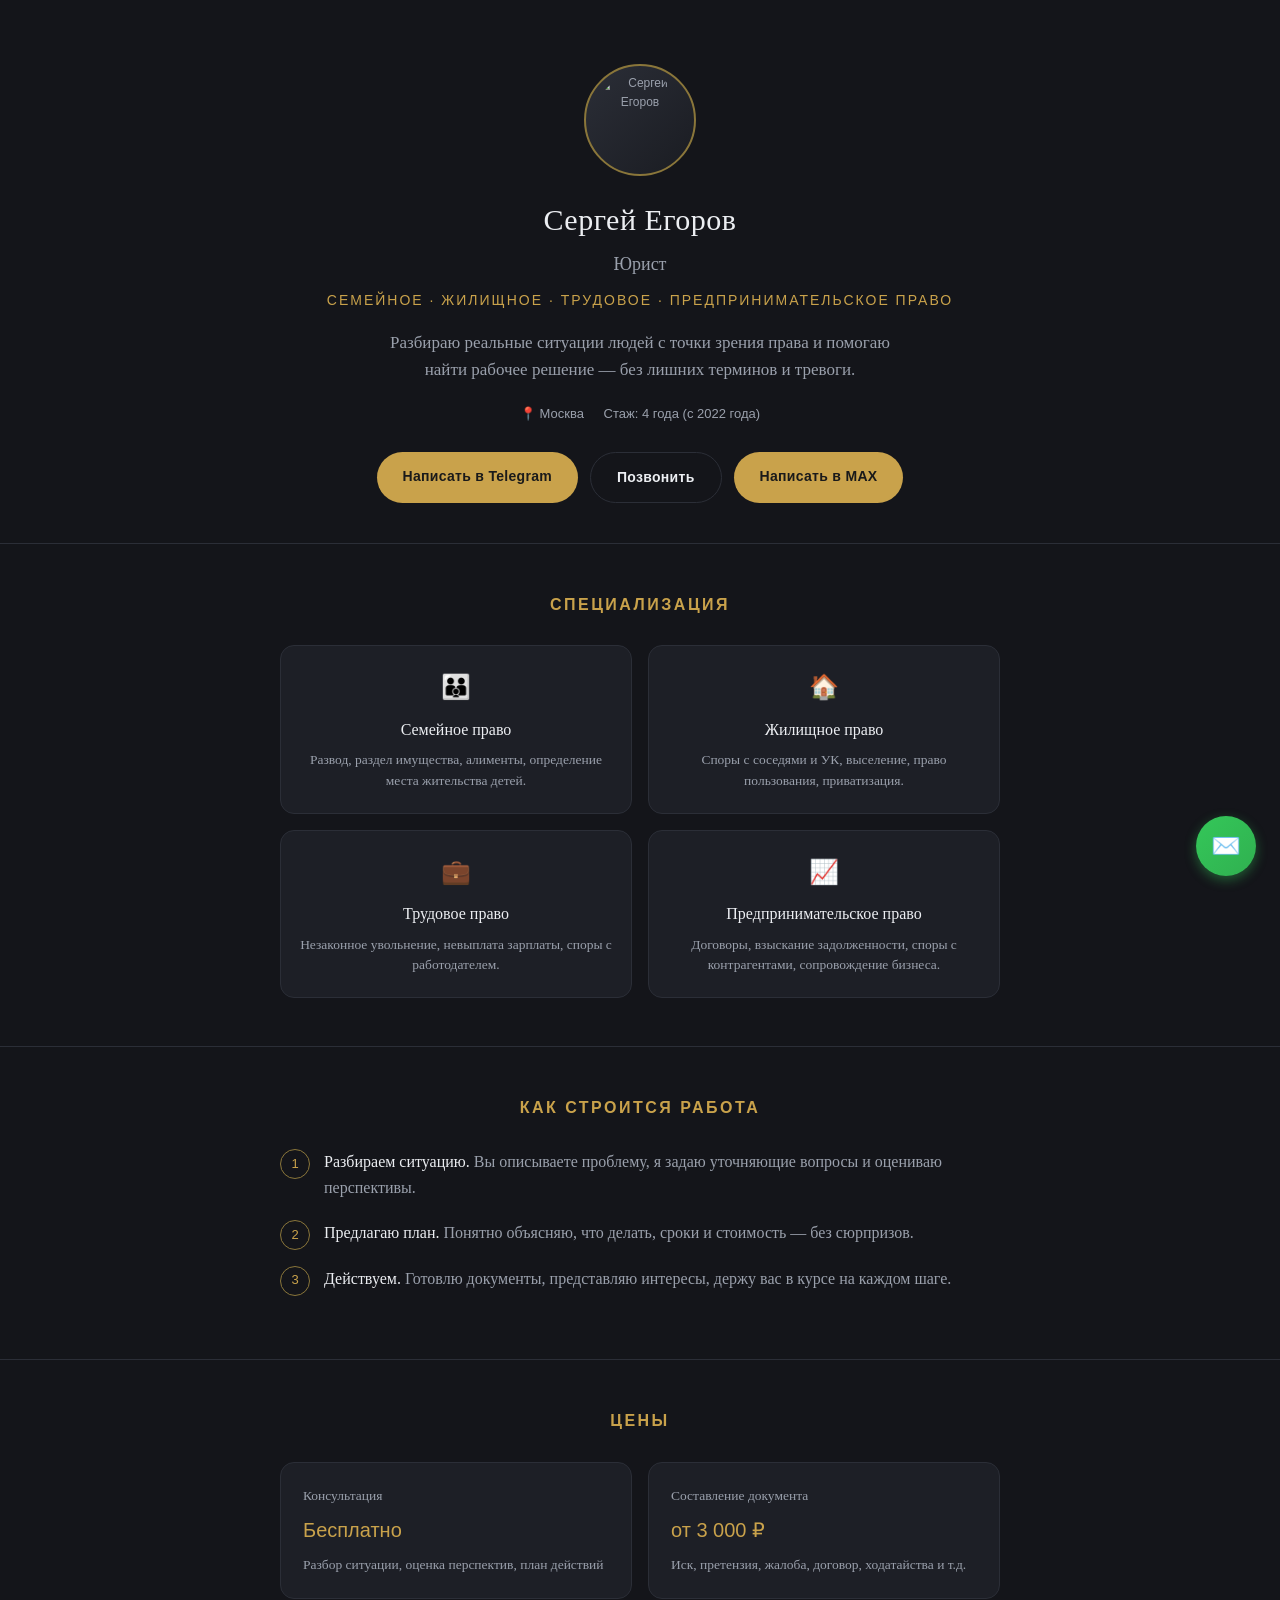
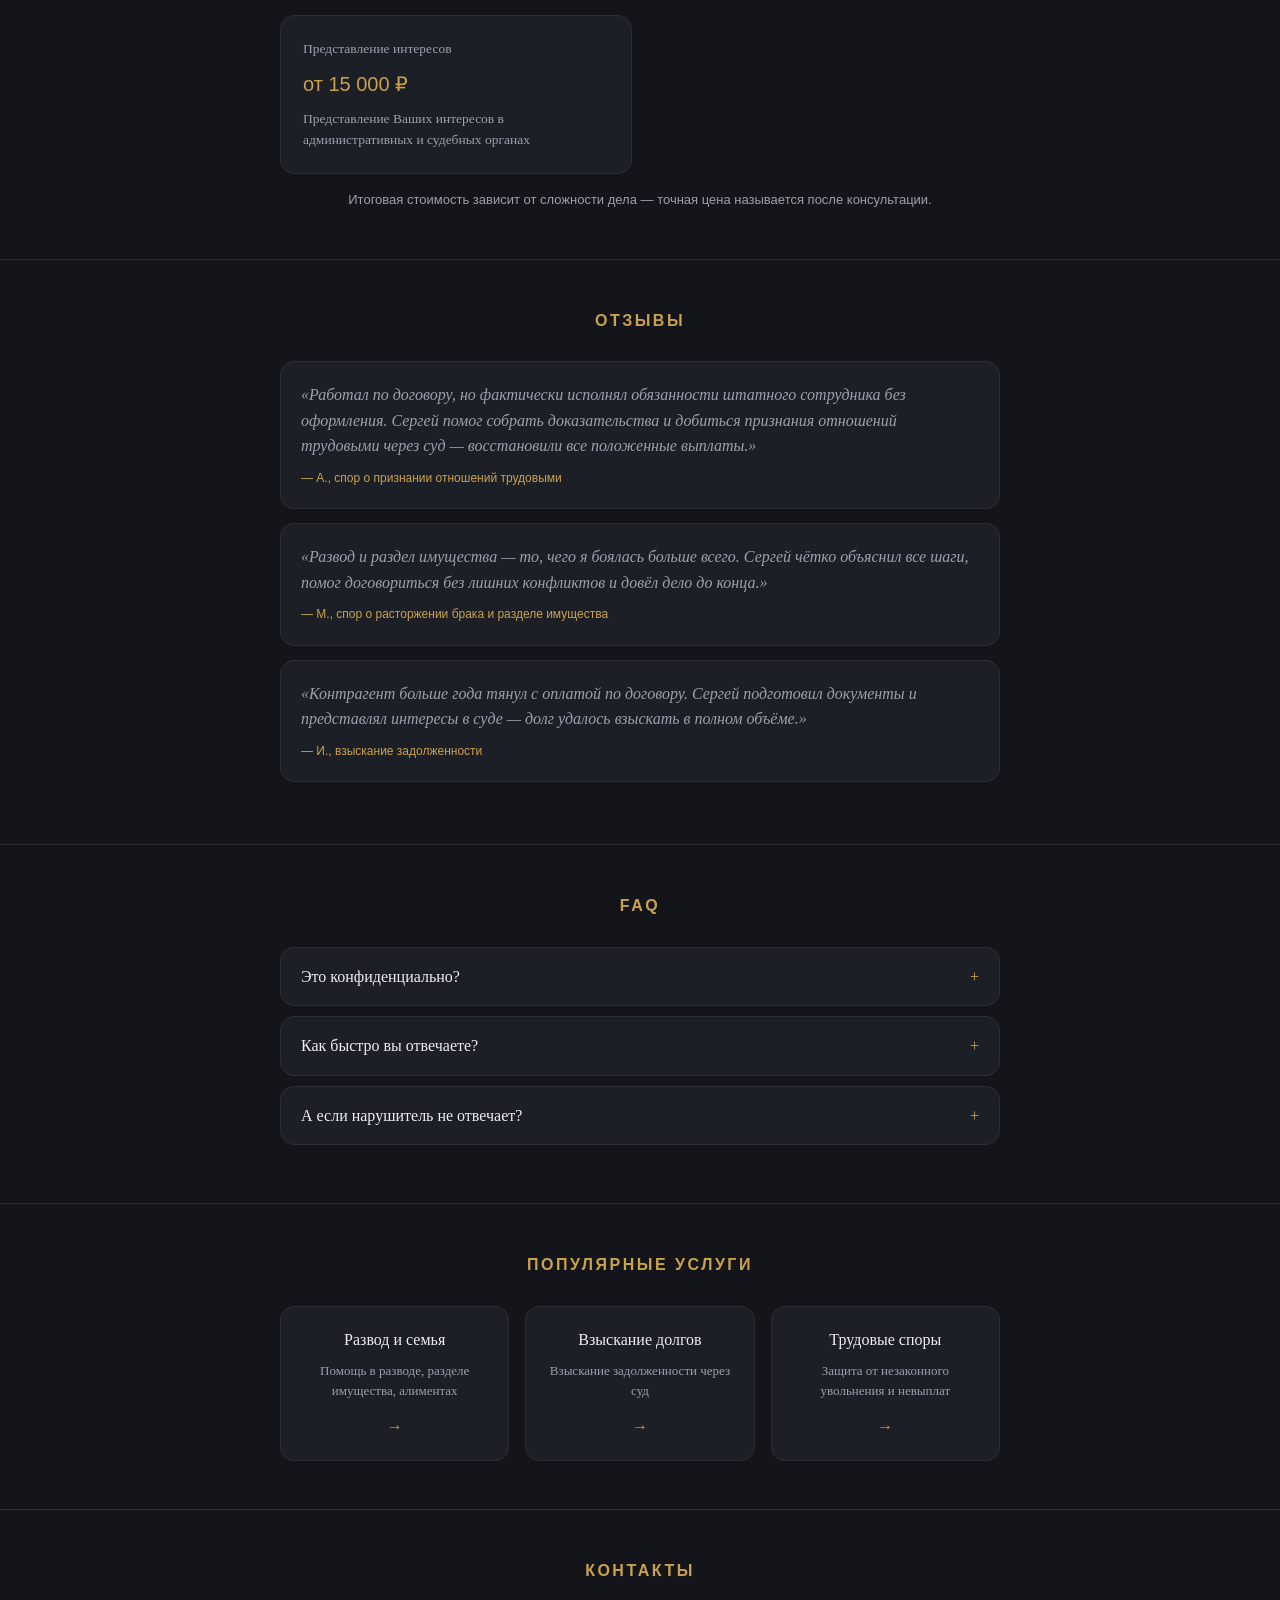
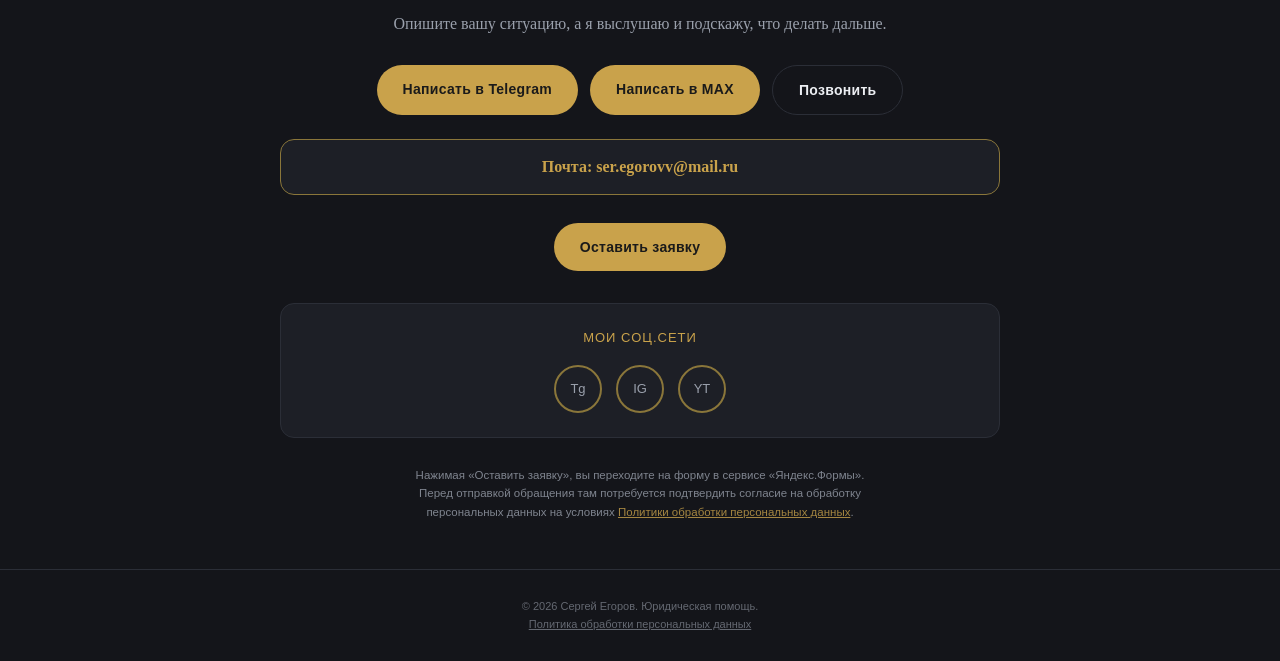
==== index.html @ f5445bb7 "общее обновление текстов кнопок и внешнего вида" ====
<!DOCTYPE html>
<html lang="ru">
<head>
<meta charset="UTF-8">
<meta name="viewport" content="width=device-width, initial-scale=1, maximum-scale=1">
<title>Юрист Москва | Семейные, жилищные, трудовые споры | Сергей Егоров</title>
<meta name="description" content="Юрист в Москве. Бесплатная консультация по семейному, жилищному, трудовому праву. Помощь в разводе, разделе имущества, взысканиях. Стаж 4 года.">
<style>
  :root{
    --bg:#14151a;
    --bg-card:#1d1f26;
    --border:#2b2e37;
    --text:#eceef2;
    --text-dim:#9aa0ac;
    --accent:#c9a24b;
    --accent-dim:#8a763a;
    --radius:14px;
    --maxw:760px;
  }
  *{box-sizing:border-box;margin:0;padding:0;}
  body{
    background:var(--bg);
    color:var(--text);
    font-family:"Georgia","Times New Roman",serif;
    line-height:1.6;
    -webkit-font-smoothing:antialiased;
  }
  .wrap{max-width:var(--maxw);margin:0 auto;padding:0 20px;}

  /* HERO */
  header.hero{
    padding:64px 20px 40px;
    text-align:center;
    border-bottom:1px solid var(--border);
  }
  .avatar{
    width:112px;height:112px;border-radius:50%;
    background:linear-gradient(135deg,#2b2e37,#1a1c22);
    border:2px solid var(--accent-dim);
    display:flex;align-items:center;justify-content:center;
    margin:0 auto 20px;
    color:var(--text-dim);
    font-family:sans-serif;font-size:12px;text-align:center;padding:8px;
    object-fit:cover;
  }
  h1{font-size:30px;font-weight:normal;letter-spacing:.5px;}
  .role-title{margin-top:6px;font-size:18px;color:var(--text-dim);}
  .role{color:var(--accent);font-family:sans-serif;font-size:14px;letter-spacing:2px;text-transform:uppercase;margin-top:10px;}
  .tagline{margin-top:18px;color:var(--text-dim);font-size:17px;max-width:520px;margin-left:auto;margin-right:auto;}
  .hero-meta{margin-top:20px;font-family:sans-serif;font-size:13px;color:var(--text-dim);}
  .hero-meta span{margin:0 8px;}

  .cta-row{display:flex;gap:12px;justify-content:center;margin-top:28px;flex-wrap:wrap;}
  .btn{
    font-family:sans-serif;font-size:14px;font-weight:600;letter-spacing:.3px;
    padding:13px 26px;border-radius:999px;text-decoration:none;
    display:inline-block;transition:opacity .15s;
  }
  .btn:hover{opacity:.85;}
  .btn-primary{background:var(--accent);color:#1a1a1a;}
  .btn-secondary{background:transparent;border:1px solid var(--border);color:var(--text);}
  .btn-disabled{background:transparent;border:1px dashed var(--border);color:var(--text-dim);cursor:default;}

  /* SECTIONS */
  section{padding:48px 20px;border-bottom:1px solid var(--border);}
  section h2{
    font-family:sans-serif;font-size:16px;letter-spacing:2.5px;text-transform:uppercase;
    color:var(--accent);text-align:center;margin-bottom:28px;
  }
  section p, section li{color:var(--text-dim);font-size:16px;}

  /* SPECIALIZATIONS */
  .spec-grid{display:grid;grid-template-columns:repeat(2,1fr);gap:16px;}
  .spec-card{
    background:var(--bg-card);border:1px solid var(--border);border-radius:var(--radius);
    padding:22px 18px;text-align:center;
  }
  .spec-card .icon{font-size:24px;margin-bottom:10px;}
  .spec-card h3{font-size:16px;font-weight:normal;margin-bottom:8px;}
  .spec-card p{font-size:13.5px;line-height:1.5;}

  /* PROCESS */
  .steps{counter-reset:step;list-style:none;}
  .steps li{
    position:relative;padding-left:44px;margin-bottom:20px;
  }
  .steps li::before{
    counter-increment:step;content:counter(step);
    position:absolute;left:0;top:0;
    width:28px;height:28px;border-radius:50%;
    border:1px solid var(--accent-dim);color:var(--accent);
    display:flex;align-items:center;justify-content:center;
    font-family:sans-serif;font-size:13px;
  }
  .steps strong{color:var(--text);font-weight:normal;}

  /* PRICING */
  .price-grid{display:grid;grid-template-columns:1fr 1fr;gap:16px;}
  .price-card{
    background:var(--bg-card);border:1px solid var(--border);border-radius:var(--radius);
    padding:22px;
  }
  .price-card .amount{font-family:sans-serif;color:var(--accent);font-size:20px;margin:8px 0;}
  .price-card p{font-size:13.5px;}
  .price-note{margin-top:16px;font-size:13px;font-family:sans-serif;color:var(--text-dim);text-align:center;}

  /* REVIEWS */
  .review{
    background:var(--bg-card);border:1px solid var(--border);border-radius:var(--radius);
    padding:20px;margin-bottom:14px;
  }
  .review p{font-style:italic;}
  .review .who{margin-top:10px;font-family:sans-serif;font-size:12px;color:var(--accent);font-style:normal;}

  /* FAQ */
  details{
    background:var(--bg-card);border:1px solid var(--border);border-radius:var(--radius);
    padding:16px 20px;margin-bottom:10px;
  }
  summary{cursor:pointer;font-size:16px;color:var(--text);list-style:none;position:relative;padding-right:24px;}
  summary::-webkit-details-marker{display:none;}
  summary::after{content:"+";position:absolute;right:0;top:0;color:var(--accent);}
  details[open] summary::after{content:"–";}
  details p{margin-top:12px;}

  /* CONTACTS */
  .contact-section{text-align:center;}
  .contact-list{margin-top:24px;font-family:sans-serif;font-size:14px;color:var(--text-dim);}
  .contact-list div{margin-bottom:8px;}
  .contact-email{background:var(--bg-card);border:1px solid var(--accent-dim);border-radius:var(--radius);padding:14px 20px;margin:24px 0 20px 0;color:var(--accent);}
  .contact-email a{color:var(--accent);text-decoration:none;font-weight:600;}
  .contact-email a:hover{text-decoration:underline;}
  .social-section{margin-top:32px;background:var(--bg-card);border:1px solid var(--border);border-radius:var(--radius);padding:24px 20px;}
  .social-title{font-family:sans-serif;font-size:13px;color:var(--accent);text-transform:uppercase;letter-spacing:1px;margin-bottom:16px;text-align:center;}
  .social-row{display:flex;gap:14px;justify-content:center;}
  .social-row a{
    width:48px;height:48px;border-radius:50%;border:2px solid var(--accent-dim);
    display:flex;align-items:center;justify-content:center;color:var(--text-dim);
    text-decoration:none;font-family:sans-serif;font-size:13px;transition:all .2s;
  }
  .social-row a:hover{border-color:var(--accent);color:var(--accent);}
  .social-row span{font-size:11px;font-family:sans-serif;}

  /* SERVICES NAV */
  .services-nav{display:grid;grid-template-columns:repeat(3,1fr);gap:16px;}
  .service-link{background:var(--bg-card);border:1px solid var(--border);border-radius:var(--radius);padding:20px;text-align:center;text-decoration:none;transition:all .2s;}
  .service-link:hover{border-color:var(--accent);background:var(--bg);}
  .service-link h4{font-size:16px;color:var(--text);margin-bottom:8px;font-weight:normal;}
  .service-link p{font-size:13px;color:var(--text-dim);}
  .service-link .arrow{display:block;margin-top:12px;color:var(--accent);font-family:sans-serif;font-weight:600;}

  @media (max-width:600px){
    .services-nav{grid-template-columns:1fr;}
  }
  .consent{margin-top:28px;font-family:sans-serif;font-size:11.5px;color:var(--text-dim);opacity:.8;max-width:480px;margin-left:auto;margin-right:auto;}

  footer{text-align:center;padding:28px 20px;font-family:sans-serif;font-size:11px;color:var(--text-dim);opacity:.6;}

  .placeholder{color:#e0a; font-style:normal;}

  /* FORM */
  .form-section{background:var(--bg-card);border:1px solid var(--border);border-radius:var(--radius);padding:24px 20px;margin:20px 0;}
  .form-section h3{font-size:18px;margin-bottom:16px;color:var(--text);}
  input, textarea{
    width:100%;padding:12px;margin-bottom:12px;
    background:var(--bg);border:1px solid var(--border);border-radius:8px;
    color:var(--text);font-family:sans-serif;font-size:14px;
  }
  input:focus, textarea:focus{outline:none;border-color:var(--accent);}
  textarea{resize:vertical;min-height:80px;}
  .form-submit{background:var(--accent);color:#1a1a1a;border:none;cursor:pointer;font-weight:600;padding:13px 26px;border-radius:999px;margin-top:8px;}
  .form-submit:hover{opacity:.9;}

  /* FLOATING BUTTON */
  .floating-btn{
    position:fixed;bottom:24px;right:24px;
    width:60px;height:60px;border-radius:50%;
    background:linear-gradient(135deg,#34c759,#30b050);
    display:flex;align-items:center;justify-content:center;
    text-decoration:none;color:white;font-weight:600;
    box-shadow:0 4px 12px rgba(52,199,89,.4);
    z-index:999;transition:all .3s;
  }
  .floating-btn:hover{transform:scale(1.1);box-shadow:0 6px 16px rgba(52,199,89,.6);}
  .floating-btn span{font-size:24px;}

  @media (max-width:600px){
    .spec-grid{grid-template-columns:1fr;}
    .price-grid{grid-template-columns:1fr;}
    h1{font-size:26px;}
    .floating-btn{bottom:16px;right:16px;width:54px;height:54px;}
  }
</style>
<script type="application/ld+json">
{
  "@context": "https://schema.org",
  "@type": "LocalBusiness",
  "name": "Сергей Егоров - Юрист",
  "image": "https://raw.githubusercontent.com/sseregorovv/legal-webpage/main/avatar.jpg",
  "description": "Юридические услуги: семейное, жилищное, трудовое и предпринимательское право",
  "address": {
    "@type": "PostalAddress",
    "addressLocality": "Москва",
    "addressCountry": "RU"
  },
  "telephone": "+79037007890",
  "email": "ser.egorovv@mail.ru",
  "url": "https://esslaw.ru/",
  "sameAs": [
    "https://t.me/sseregorovvv",
    "https://t.me/esslawyer",
    "https://www.instagram.com/ser.egorovv/",
    "https://www.youtube.com/@ser.egorovv"
  ],
  "priceRange": "от 3000",
  "areaServed": "Москва",
  "knowsAbout": ["Семейное право", "Жилищное право", "Трудовое право", "Предпринимательское право"],
  "servesCuisine": "Юридические консультации и представительство",
  "aggregateRating": {
    "@type": "AggregateRating",
    "ratingValue": "5",
    "ratingCount": "3"
  },
  "review": [
    {
      "@type": "Review",
      "author": {
        "@type": "Person",
        "name": "А."
      },
      "reviewRating": {
        "@type": "Rating",
        "ratingValue": "5"
      },
      "reviewBody": "Работал по договору, но фактически исполнял обязанности штатного сотрудника без оформления. Сергей помог собрать доказательства и добиться признания отношений трудовыми через суд — восстановили все положенные выплаты."
    },
    {
      "@type": "Review",
      "author": {
        "@type": "Person",
        "name": "М."
      },
      "reviewRating": {
        "@type": "Rating",
        "ratingValue": "5"
      },
      "reviewBody": "Развод и раздел имущества — то, чего я боялась больше всего. Сергей чётко объяснил все шаги, помог договориться без лишних конфликтов и довёл дело до конца."
    },
    {
      "@type": "Review",
      "author": {
        "@type": "Person",
        "name": "И."
      },
      "reviewRating": {
        "@type": "Rating",
        "ratingValue": "5"
      },
      "reviewBody": "Контрагент больше года тянул с оплатой по договору. Сергей подготовил документы и представлял интересы в суде — долг удалось взыскать в полном объёме."
    }
  ],
  "service": [
    {
      "@type": "Service",
      "name": "Консультация",
      "price": "0",
      "priceCurrency": "RUB",
      "description": "Бесплатная первичная консультация по вашей ситуации"
    },
    {
      "@type": "Service",
      "name": "Составление документов",
      "price": "3000",
      "priceCurrency": "RUB",
      "description": "Подготовка исков, претензий, жалоб, договоров и т.д."
    },
    {
      "@type": "Service",
      "name": "Представительство в суде",
      "description": "Представление интересов в судах и государственных органах"
    }
  ]
}
</script>
<!-- Yandex.Metrika counter -->
<script type="text/javascript">
    (function(m,e,t,r,i,k,a){
        m[i]=m[i]||function(){(m[i].a=m[i].a||[]).push(arguments)};
        m[i].l=1*new Date();
        for (var j = 0; j < document.scripts.length; j++) {if (document.scripts[j].src === r) { return; }}
        k=e.createElement(t),a=e.getElementsByTagName(t)[0],k.async=1,k.src=r,a.parentNode.insertBefore(k,a)
    })(window, document,'script','https://mc.yandex.ru/metrika/tag.js?id=111827223', 'ym');
    ym(111827223, 'init', {ssr:true, webvisor:true, clickmap:true, ecommerce:"dataLayer", referrer: document.referrer, url: location.href, accurateTrackBounce:true, trackLinks:true});
</script>
<noscript><div><img src="https://mc.yandex.ru/watch/111827223" style="position:absolute; left:-9999px;" alt="" /></div></noscript>
<!-- /Yandex.Metrika counter -->
<meta name="yandex-verification" content="fe4b0b8e9d11ae65" />
</head>
<body>

<header class="hero">
  <div class="wrap">
    <img src="https://raw.githubusercontent.com/sseregorovv/legal-webpage/main/avatar.jpg" alt="Сергей Егоров" class="avatar">
    <h1>Сергей Егоров</h1>
    <p class="role-title">Юрист</p>
    <div class="role">Семейное · жилищное · трудовое · предпринимательское право</div>
    <p class="tagline">Разбираю реальные ситуации людей с точки зрения права и помогаю найти рабочее решение — без лишних терминов и тревоги.</p>
    <div class="hero-meta">
      <span>📍 Москва</span>
      <span>Стаж: 4 года (с 2022 года)</span>
    </div>
    <div class="cta-row">
      <a class="btn btn-primary" href="https://t.me/sseregorovvv" target="_blank" rel="noopener">Написать в Telegram</a>
      <a class="btn btn-secondary" href="tel:+79037007890">Позвонить</a>
      <a class="btn btn-primary" href="https://max.ru/u/f9LHodD0cOLhNkws-c3oZKPmQeLwNkga0IxYN0AjSzu6DAfqa5vbLfKGgpU" target="_blank" rel="noopener">Написать в МАХ</a>
    </div>
  </div>
</header>

<section>
  <div class="wrap">
    <h2>Специализация</h2>
    <div class="spec-grid">
      <div class="spec-card">
        <div class="icon">👪</div>
        <h3>Семейное право</h3>
        <p>Развод, раздел имущества, алименты, определение места жительства детей.</p>
      </div>
      <div class="spec-card">
        <div class="icon">🏠</div>
        <h3>Жилищное право</h3>
        <p>Споры с соседями и УК, выселение, право пользования, приватизация.</p>
      </div>
      <div class="spec-card">
        <div class="icon">💼</div>
        <h3>Трудовое право</h3>
        <p>Незаконное увольнение, невыплата зарплаты, споры с работодателем.</p>
      </div>
      <div class="spec-card">
        <div class="icon">📈</div>
        <h3>Предпринимательское право</h3>
        <p>Договоры, взыскание задолженности, споры с контрагентами, сопровождение бизнеса.</p>
      </div>
    </div>
  </div>
</section>

<section>
  <div class="wrap">
    <h2>Как строится работа</h2>
    <ol class="steps">
      <li><strong>Разбираем ситуацию.</strong> Вы описываете проблему, я задаю уточняющие вопросы и оцениваю перспективы.</li>
      <li><strong>Предлагаю план.</strong> Понятно объясняю, что делать, сроки и стоимость — без сюрпризов.</li>
      <li><strong>Действуем.</strong> Готовлю документы, представляю интересы, держу вас в курсе на каждом шаге.</li>
    </ol>
  </div>
</section>

<section>
  <div class="wrap">
    <h2>Цены</h2>
    <div class="price-grid">
      <div class="price-card">
        <p>Консультация</p>
        <div class="amount">Бесплатно</div>
        <p>Разбор ситуации, оценка перспектив, план действий</p>
      </div>
      <div class="price-card">
        <p>Составление документа</p>
        <div class="amount">от 3 000 ₽</div>
        <p>Иск, претензия, жалоба, договор, ходатайства и т.д.</p>
      </div>
      <div class="price-card">
        <p>Представление интересов</p>
        <div class="amount">от 15 000 ₽</div>
        <p>Представление Ваших интересов в административных и судебных органах</p>
      </div>
    </div>
    <p class="price-note">Итоговая стоимость зависит от сложности дела — точная цена называется после консультации.</p>
  </div>
</section>

<section>
  <div class="wrap">
    <h2>Отзывы</h2>
    <div class="review">
      <p>«Работал по договору, но фактически исполнял обязанности штатного сотрудника без оформления. Сергей помог собрать доказательства и добиться признания отношений трудовыми через суд — восстановили все положенные выплаты.»</p>
      <div class="who">— А., спор о признании отношений трудовыми</div>
    </div>
    <div class="review">
      <p>«Развод и раздел имущества — то, чего я боялась больше всего. Сергей чётко объяснил все шаги, помог договориться без лишних конфликтов и довёл дело до конца.»</p>
      <div class="who">— М., спор о расторжении брака и разделе имущества</div>
    </div>
    <div class="review">
      <p>«Контрагент больше года тянул с оплатой по договору. Сергей подготовил документы и представлял интересы в суде — долг удалось взыскать в полном объёме.»</p>
      <div class="who">— И., взыскание задолженности</div>
    </div>
  </div>
</section>

<section>
  <div class="wrap">
    <h2>FAQ</h2>
    <details>
      <summary>Это конфиденциально?</summary>
      <p>Да, безусловно. Вся информация полученная в процессе работы, считается конфиденциальной. Разглашение возможно только с Вашего согласия.</p>
    </details>
    <details>
      <summary>Как быстро вы отвечаете?</summary>
      <p>В мессенджерах и по электронной почте отвечаю в течении 1-2 часов, если хотите связаться оперативно, то лучше звоните по телефону.</p>
    </details>
    <details>
      <summary>А если нарушитель не отвечает?</summary>
      <p>Все нормально, это никак не помешает добиться справедливости и защитить Ваши права.</p>
    </details>
  </div>
</section>

<section>
  <div class="wrap">
    <h2>Популярные услуги</h2>
    <div class="services-nav">
      <a href="page-razvod.html" class="service-link">
        <h4>Развод и семья</h4>
        <p>Помощь в разводе, разделе имущества, алиментах</p>
        <span class="arrow">→</span>
      </a>
      <a href="page-vziskanie.html" class="service-link">
        <h4>Взыскание долгов</h4>
        <p>Взыскание задолженности через суд</p>
        <span class="arrow">→</span>
      </a>
      <a href="page-trud.html" class="service-link">
        <h4>Трудовые споры</h4>
        <p>Защита от незаконного увольнения и невыплат</p>
        <span class="arrow">→</span>
      </a>
    </div>
  </div>
</section>

<section class="contact-section">
  <div class="wrap">
    <h2>Контакты</h2>
    <p>Опишите вашу ситуацию, а я выслушаю и подскажу, что делать дальше.</p>
    <div class="cta-row">
      <a class="btn btn-primary" href="https://t.me/sseregorovvv" target="_blank" rel="noopener">Написать в Telegram</a>
      <a class="btn btn-primary" href="https://max.ru/u/f9LHodD0cOLhNkws-c3oZKPmQeLwNkga0IxYN0AjSzu6DAfqa5vbLfKGgpU" target="_blank" rel="noopener">Написать в МАХ</a>
      <a class="btn btn-secondary" href="tel:+79037007890">Позвонить</a>
    </div>
    <div class="contact-email">
      <strong>Почта:</strong> <a href="mailto:ser.egorovv@mail.ru">ser.egorovv@mail.ru</a>
    </div>
    <div class="cta-row" style="margin-top:28px;">
      <a class="btn btn-primary" href="https://forms.yandex.ru/u/6a030946902902001d717bc7" target="_blank" rel="noopener">Оставить заявку</a>
    </div>
    <div class="social-section">
      <div class="social-title">Мои соц.сети</div>
      <div class="social-row">
        <a href="https://t.me/sseregorovvv" target="_blank" rel="noopener" title="Telegram">Tg</a>
        <a href="https://www.instagram.com/ser.egorovv/" target="_blank" rel="noopener" title="Instagram">IG</a>
        <a href="https://www.youtube.com/@ser.egorovv" target="_blank" rel="noopener" title="YouTube">YT</a>
      </div>
    </div>
    <p class="consent">Нажимая «Оставить заявку», вы переходите на форму в сервисе «Яндекс.Формы». Перед отправкой обращения там потребуется подтвердить согласие на обработку персональных данных на условиях <a href="privacy-policy.html" style="color:var(--accent);">Политики обработки персональных данных</a>.</p>
  </div>
</section>

<footer>© <span id="year"></span> Сергей Егоров. Юридическая помощь.<br><a href="privacy-policy.html" style="color:inherit;text-decoration:underline;">Политика обработки персональных данных</a></footer>

<a href="https://t.me/sseregorovvv" target="_blank" rel="noopener" class="floating-btn" title="Написать в Telegram">
  <span>✉️</span>
</a>

<script>document.getElementById('year').textContent = new Date().getFullYear();</script>
</body>
</html>
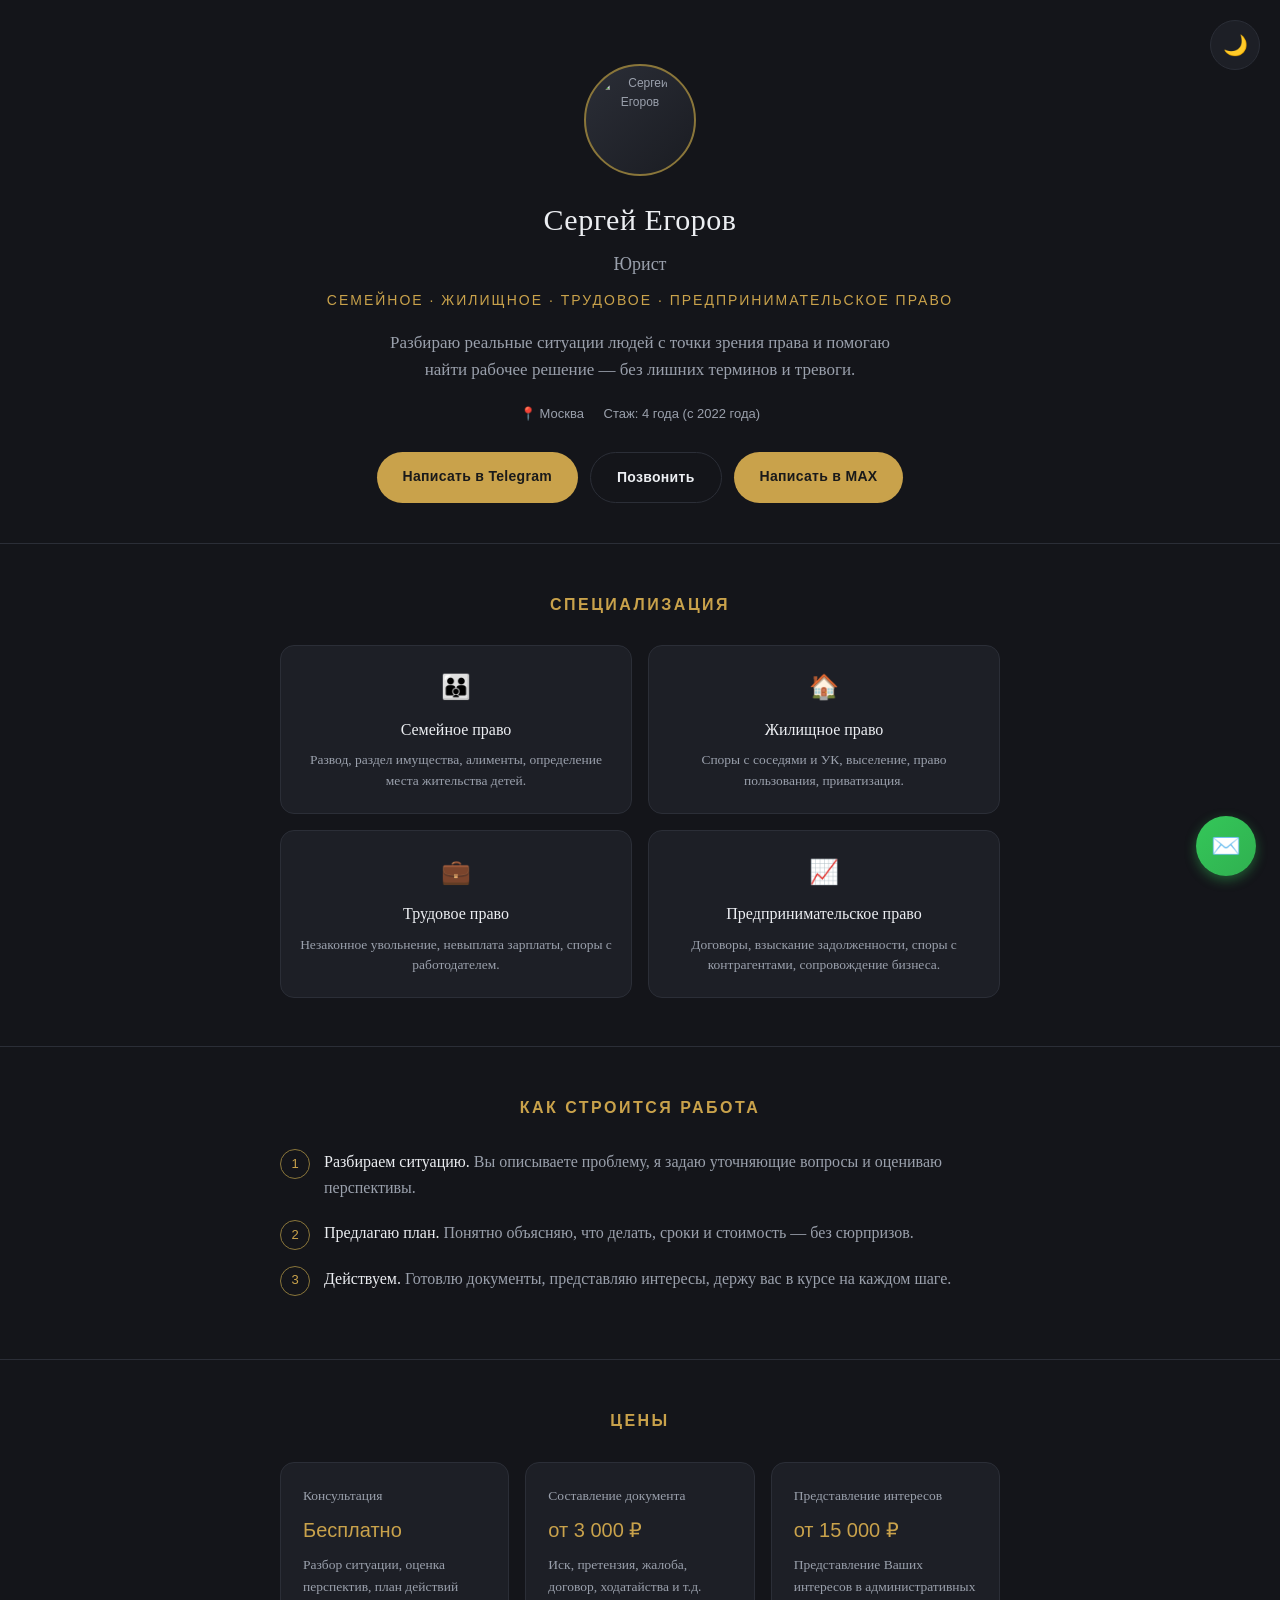
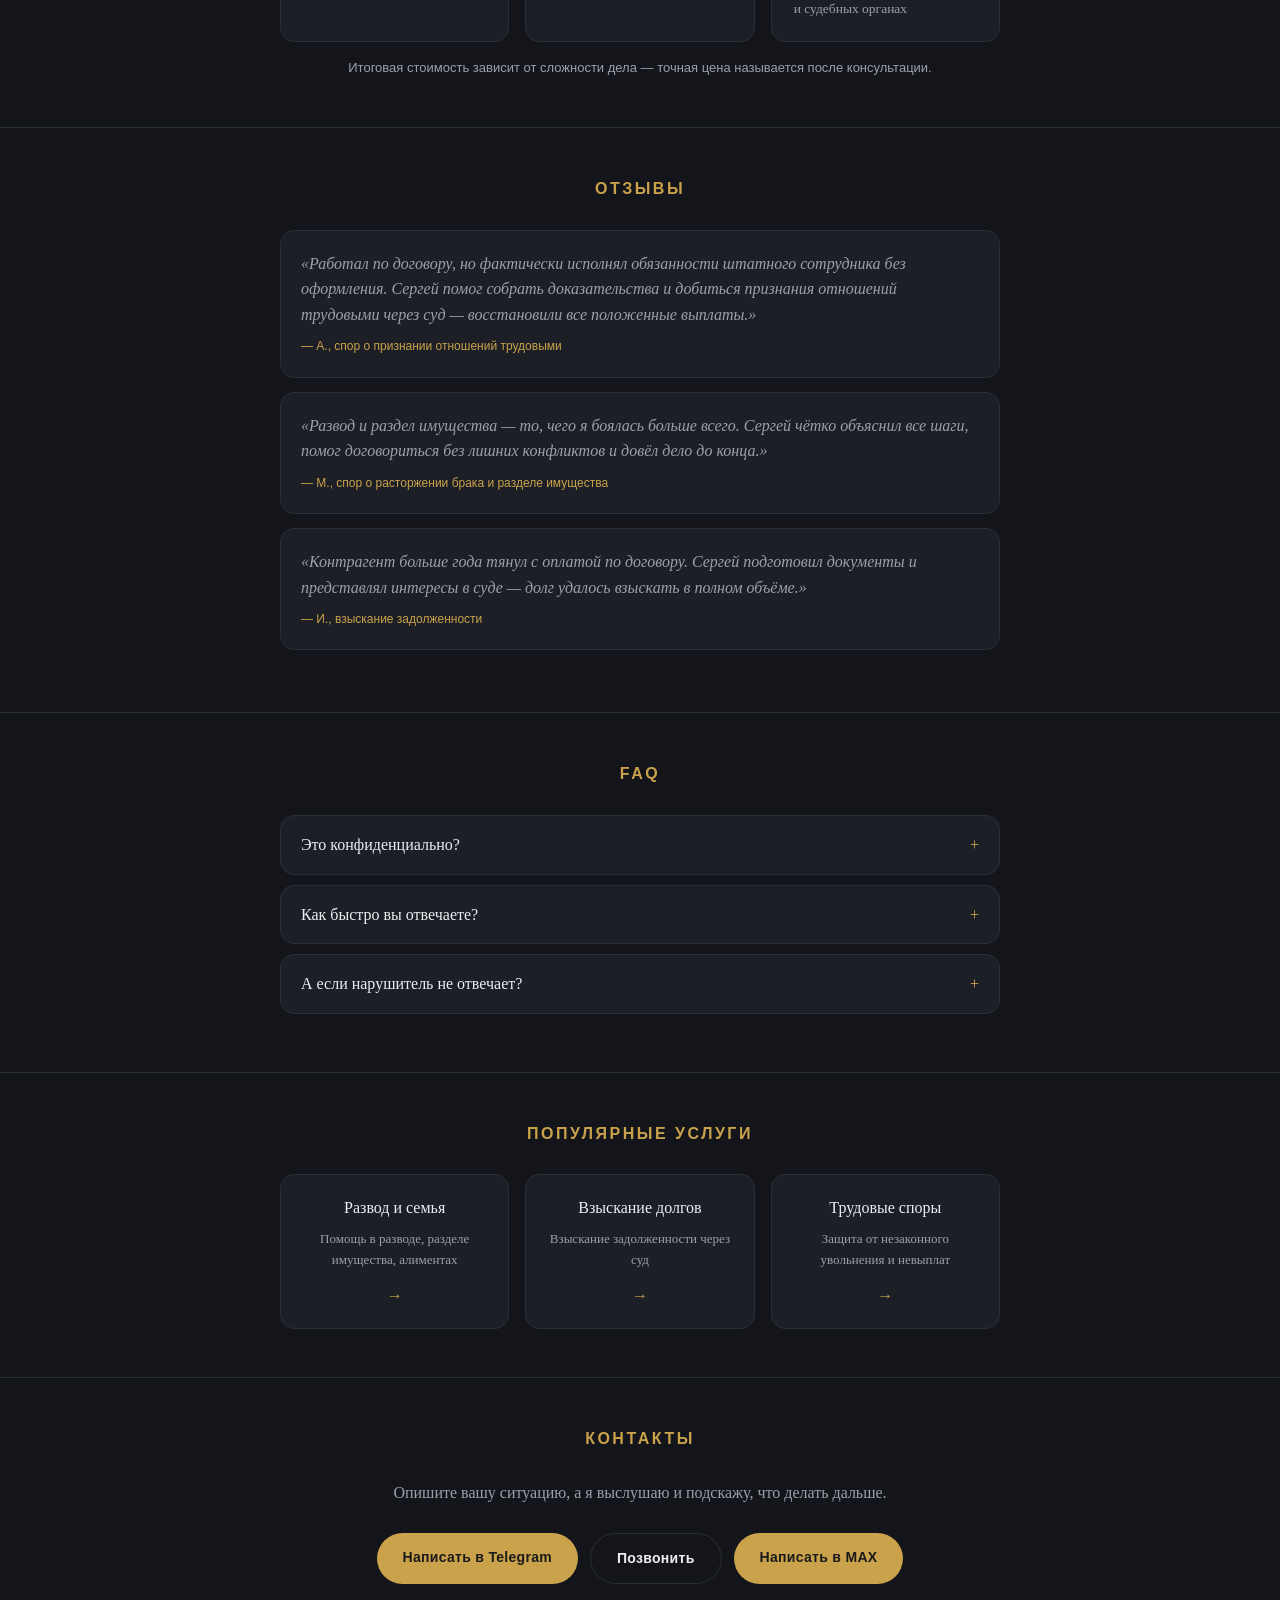
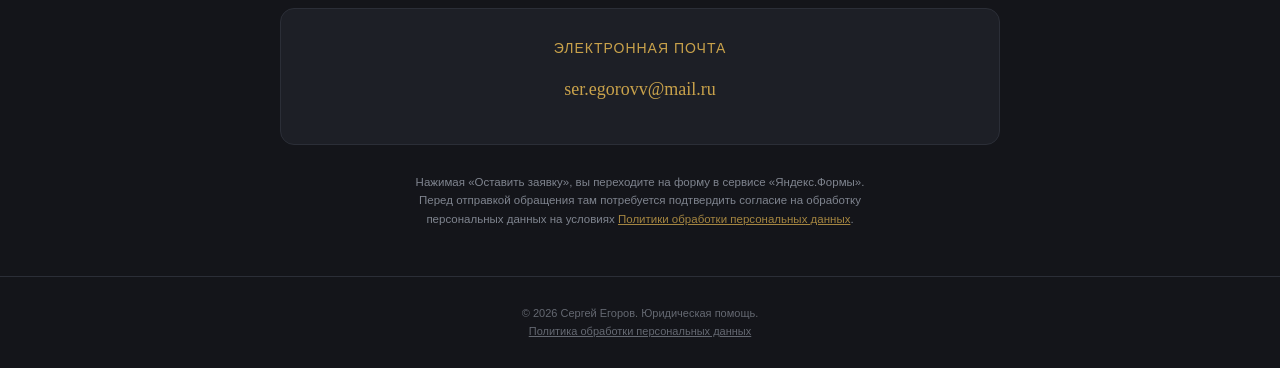
==== commit 8b92b24d: "обновил ссылку на почту, добавил светлую тему" ====
--- a/index.html
+++ b/index.html
@@ -17,6 +17,15 @@
     --radius:14px;
     --maxw:760px;
   }
+  body.light-theme{
+    --bg:#f5f5f5;
+    --bg-card:#ffffff;
+    --border:#e0e0e0;
+    --text:#1a1a1a;
+    --text-dim:#666666;
+    --accent:#b8860b;
+    --accent-dim:#9a6e2d;
+  }
   *{box-sizing:border-box;margin:0;padding:0;}
   body{
     background:var(--bg);
@@ -95,7 +104,7 @@
   .steps strong{color:var(--text);font-weight:normal;}
 
   /* PRICING */
-  .price-grid{display:grid;grid-template-columns:1fr 1fr;gap:16px;}
+  .price-grid{display:grid;grid-template-columns:repeat(3,1fr);gap:16px;}
   .price-card{
     background:var(--bg-card);border:1px solid var(--border);border-radius:var(--radius);
     padding:22px;
@@ -103,6 +112,16 @@
   .price-card .amount{font-family:sans-serif;color:var(--accent);font-size:20px;margin:8px 0;}
   .price-card p{font-size:13.5px;}
   .price-note{margin-top:16px;font-size:13px;font-family:sans-serif;color:var(--text-dim);text-align:center;}
+
+  /* CONTACTS */
+  .contact-card{
+    background:var(--bg-card);border:1px solid var(--border);border-radius:var(--radius);
+    padding:28px 24px;text-align:center;margin-top:24px;
+  }
+  .contact-card-title{font-family:sans-serif;font-size:14px;text-transform:uppercase;color:var(--accent);letter-spacing:1px;margin-bottom:16px;}
+  .contact-card-email{font-size:18px;color:var(--text);margin-bottom:12px;word-break:break-all;}
+  .contact-card-email a{color:var(--accent);text-decoration:none;}
+  .contact-card-email a:hover{text-decoration:underline;}
 
   /* REVIEWS */
   .review{
@@ -148,6 +167,16 @@
   .service-link h4{font-size:16px;color:var(--text);margin-bottom:8px;font-weight:normal;}
   .service-link p{font-size:13px;color:var(--text-dim);}
   .service-link .arrow{display:block;margin-top:12px;color:var(--accent);font-family:sans-serif;font-weight:600;}
+
+  /* THEME TOGGLE */
+  .theme-toggle{
+    position:fixed;top:20px;right:20px;z-index:1000;
+    background:var(--bg-card);border:1px solid var(--border);
+    border-radius:50%;width:50px;height:50px;
+    display:flex;align-items:center;justify-content:center;
+    cursor:pointer;font-size:20px;transition:all .3s;
+  }
+  .theme-toggle:hover{transform:scale(1.1);border-color:var(--accent);}
 
   @media (max-width:600px){
     .services-nav{grid-template-columns:1fr;}
@@ -289,12 +318,13 @@
         m[i].l=1*new Date();
         for (var j = 0; j < document.scripts.length; j++) {if (document.scripts[j].src === r) { return; }}
         k=e.createElement(t),a=e.getElementsByTagName(t)[0],k.async=1,k.src=r,a.parentNode.insertBefore(k,a)
-    })(window, document,'script','https://mc.yandex.ru/metrika/tag.js?id=111827223', 'ym');
-    ym(111827223, 'init', {ssr:true, webvisor:true, clickmap:true, ecommerce:"dataLayer", referrer: document.referrer, url: location.href, accurateTrackBounce:true, trackLinks:true});
+    })(window, document,'script','https://mc.yandex.ru/metrika/tag.js?id=112048250', 'ym');
+    ym(112048250, 'init', {ssr:true, webvisor:true, clickmap:true, ecommerce:"dataLayer", referrer: document.referrer, url: location.href, accurateTrackBounce:true, trackLinks:true});
 </script>
-<noscript><div><img src="https://mc.yandex.ru/watch/111827223" style="position:absolute; left:-9999px;" alt="" /></div></noscript>
+<noscript><div><img src="https://mc.yandex.ru/watch/112048250" style="position:absolute; left:-9999px;" alt="" /></div></noscript>
 <!-- /Yandex.Metrika counter -->
 <meta name="yandex-verification" content="fe4b0b8e9d11ae65" />
+<meta name="yandex-verification" content="b3904f1d79abc254" />
 </head>
 <body>
 
@@ -445,22 +475,12 @@
     <p>Опишите вашу ситуацию, а я выслушаю и подскажу, что делать дальше.</p>
     <div class="cta-row">
       <a class="btn btn-primary" href="https://t.me/sseregorovvv" target="_blank" rel="noopener">Написать в Telegram</a>
+      <a class="btn btn-secondary" href="tel:+79037007890">Позвонить</a>
       <a class="btn btn-primary" href="https://max.ru/u/f9LHodD0cOLhNkws-c3oZKPmQeLwNkga0IxYN0AjSzu6DAfqa5vbLfKGgpU" target="_blank" rel="noopener">Написать в МАХ</a>
-      <a class="btn btn-secondary" href="tel:+79037007890">Позвонить</a>
-    </div>
-    <div class="contact-email">
-      <strong>Почта:</strong> <a href="mailto:ser.egorovv@mail.ru">ser.egorovv@mail.ru</a>
-    </div>
-    <div class="cta-row" style="margin-top:28px;">
-      <a class="btn btn-primary" href="https://forms.yandex.ru/u/6a030946902902001d717bc7" target="_blank" rel="noopener">Оставить заявку</a>
-    </div>
-    <div class="social-section">
-      <div class="social-title">Мои соц.сети</div>
-      <div class="social-row">
-        <a href="https://t.me/sseregorovvv" target="_blank" rel="noopener" title="Telegram">Tg</a>
-        <a href="https://www.instagram.com/ser.egorovv/" target="_blank" rel="noopener" title="Instagram">IG</a>
-        <a href="https://www.youtube.com/@ser.egorovv" target="_blank" rel="noopener" title="YouTube">YT</a>
-      </div>
+    </div>
+    <div class="contact-card">
+      <div class="contact-card-title">Электронная почта</div>
+      <div class="contact-card-email"><a href="mailto:ser.egorovv@mail.ru?subject=Консультация%20по%20юридическому%20вопросу">ser.egorovv@mail.ru</a></div>
     </div>
     <p class="consent">Нажимая «Оставить заявку», вы переходите на форму в сервисе «Яндекс.Формы». Перед отправкой обращения там потребуется подтвердить согласие на обработку персональных данных на условиях <a href="privacy-policy.html" style="color:var(--accent);">Политики обработки персональных данных</a>.</p>
   </div>
@@ -472,6 +492,28 @@
   <span>✉️</span>
 </a>
 
-<script>document.getElementById('year').textContent = new Date().getFullYear();</script>
+<div class="theme-toggle" id="themeToggle" title="Переключить тему">🌙</div>
+
+<script>
+const themeToggle = document.getElementById('themeToggle');
+const body = document.body;
+
+// Загрузить сохранённую тему
+const savedTheme = localStorage.getItem('theme') || 'dark';
+if (savedTheme === 'light') {
+  body.classList.add('light-theme');
+  themeToggle.textContent = '☀️';
+}
+
+// Переключение темы
+themeToggle.addEventListener('click', () => {
+  body.classList.toggle('light-theme');
+  const isLight = body.classList.contains('light-theme');
+  localStorage.setItem('theme', isLight ? 'light' : 'dark');
+  themeToggle.textContent = isLight ? '☀️' : '🌙';
+});
+
+document.getElementById('year').textContent = new Date().getFullYear();
+</script>
 </body>
 </html>
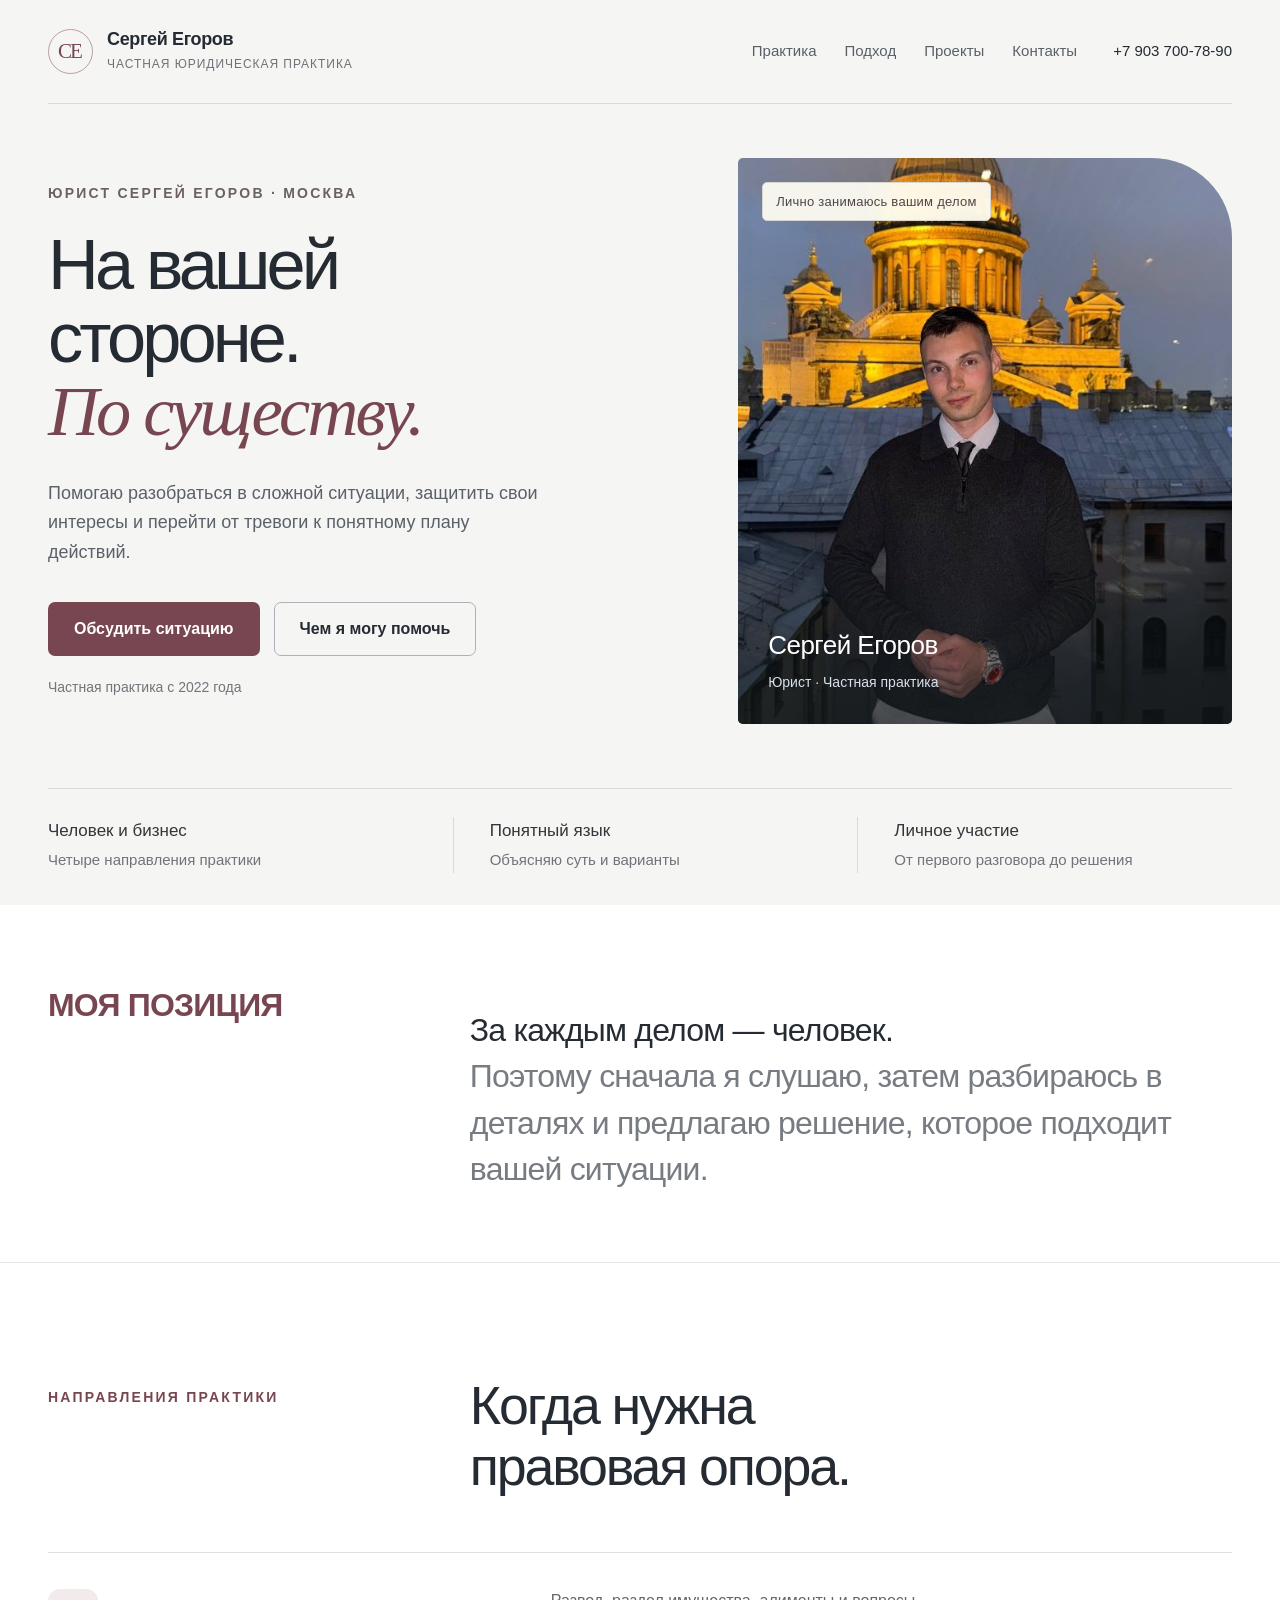
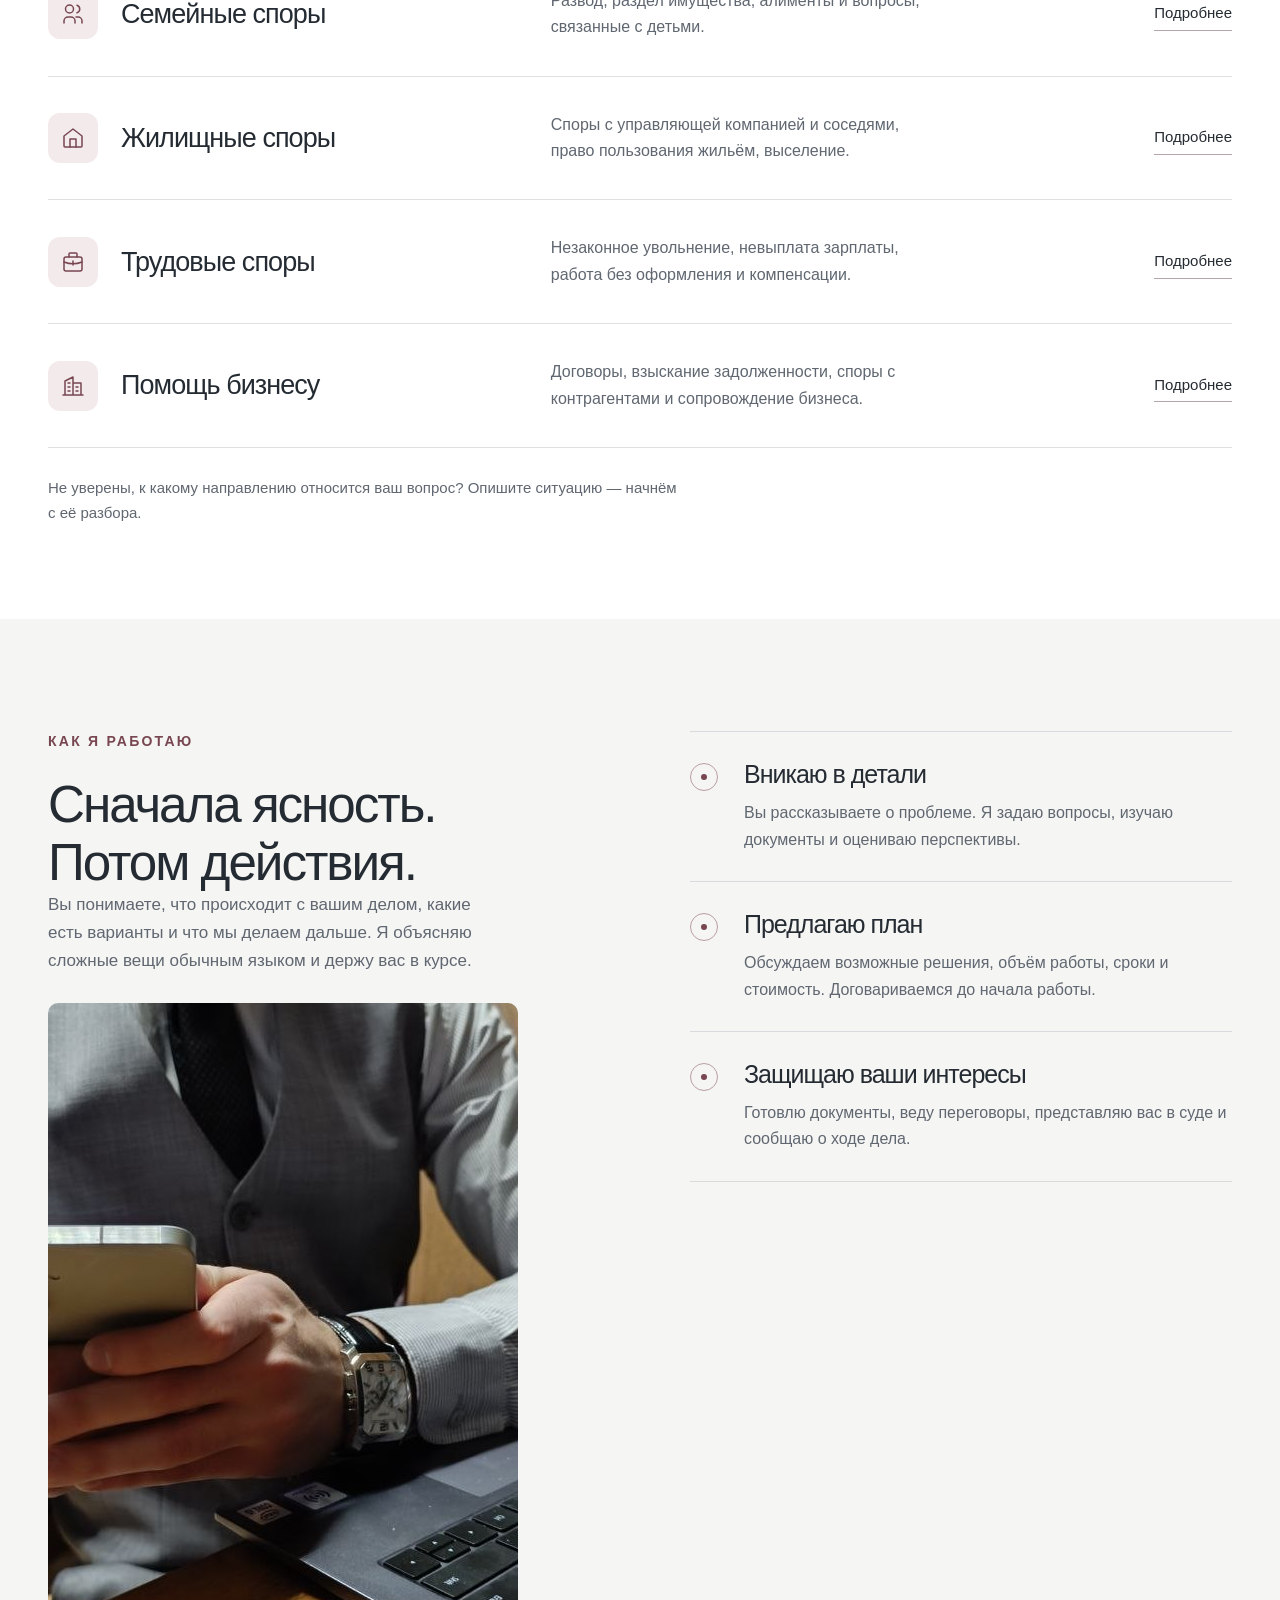
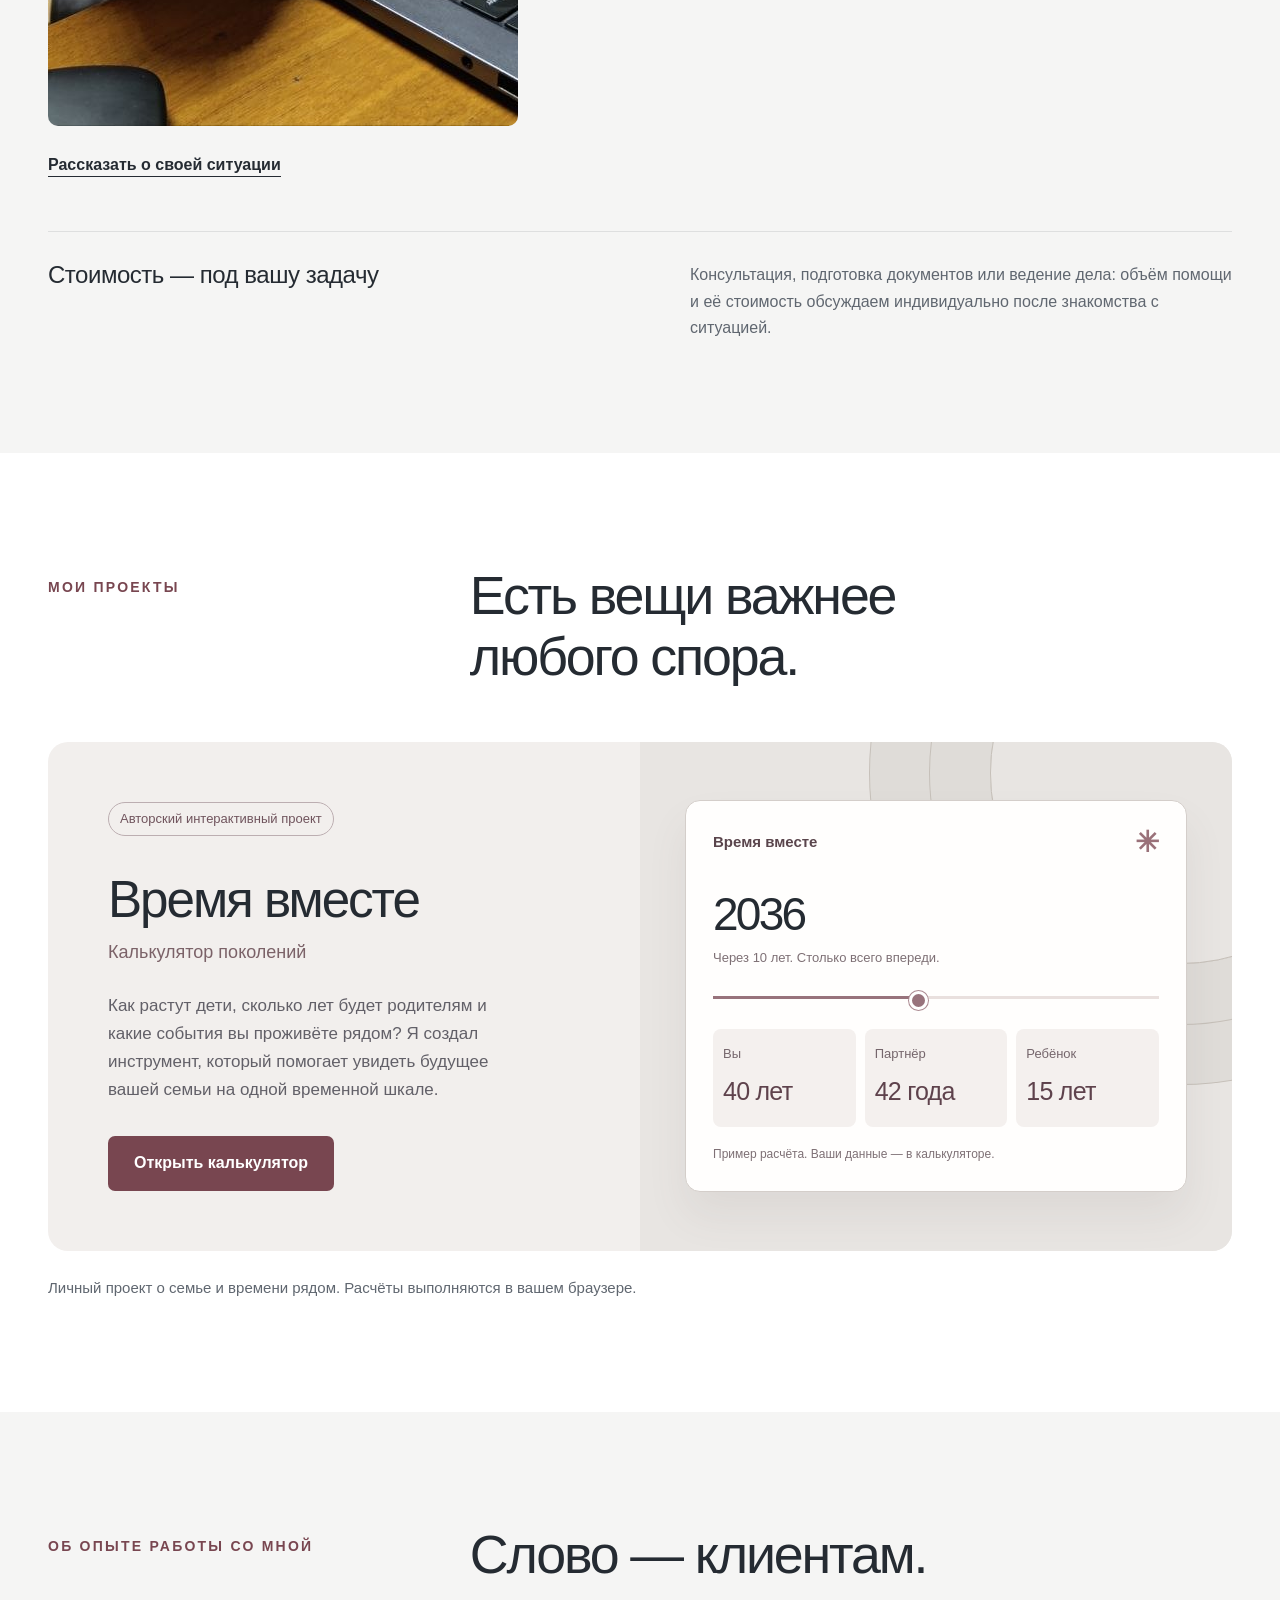
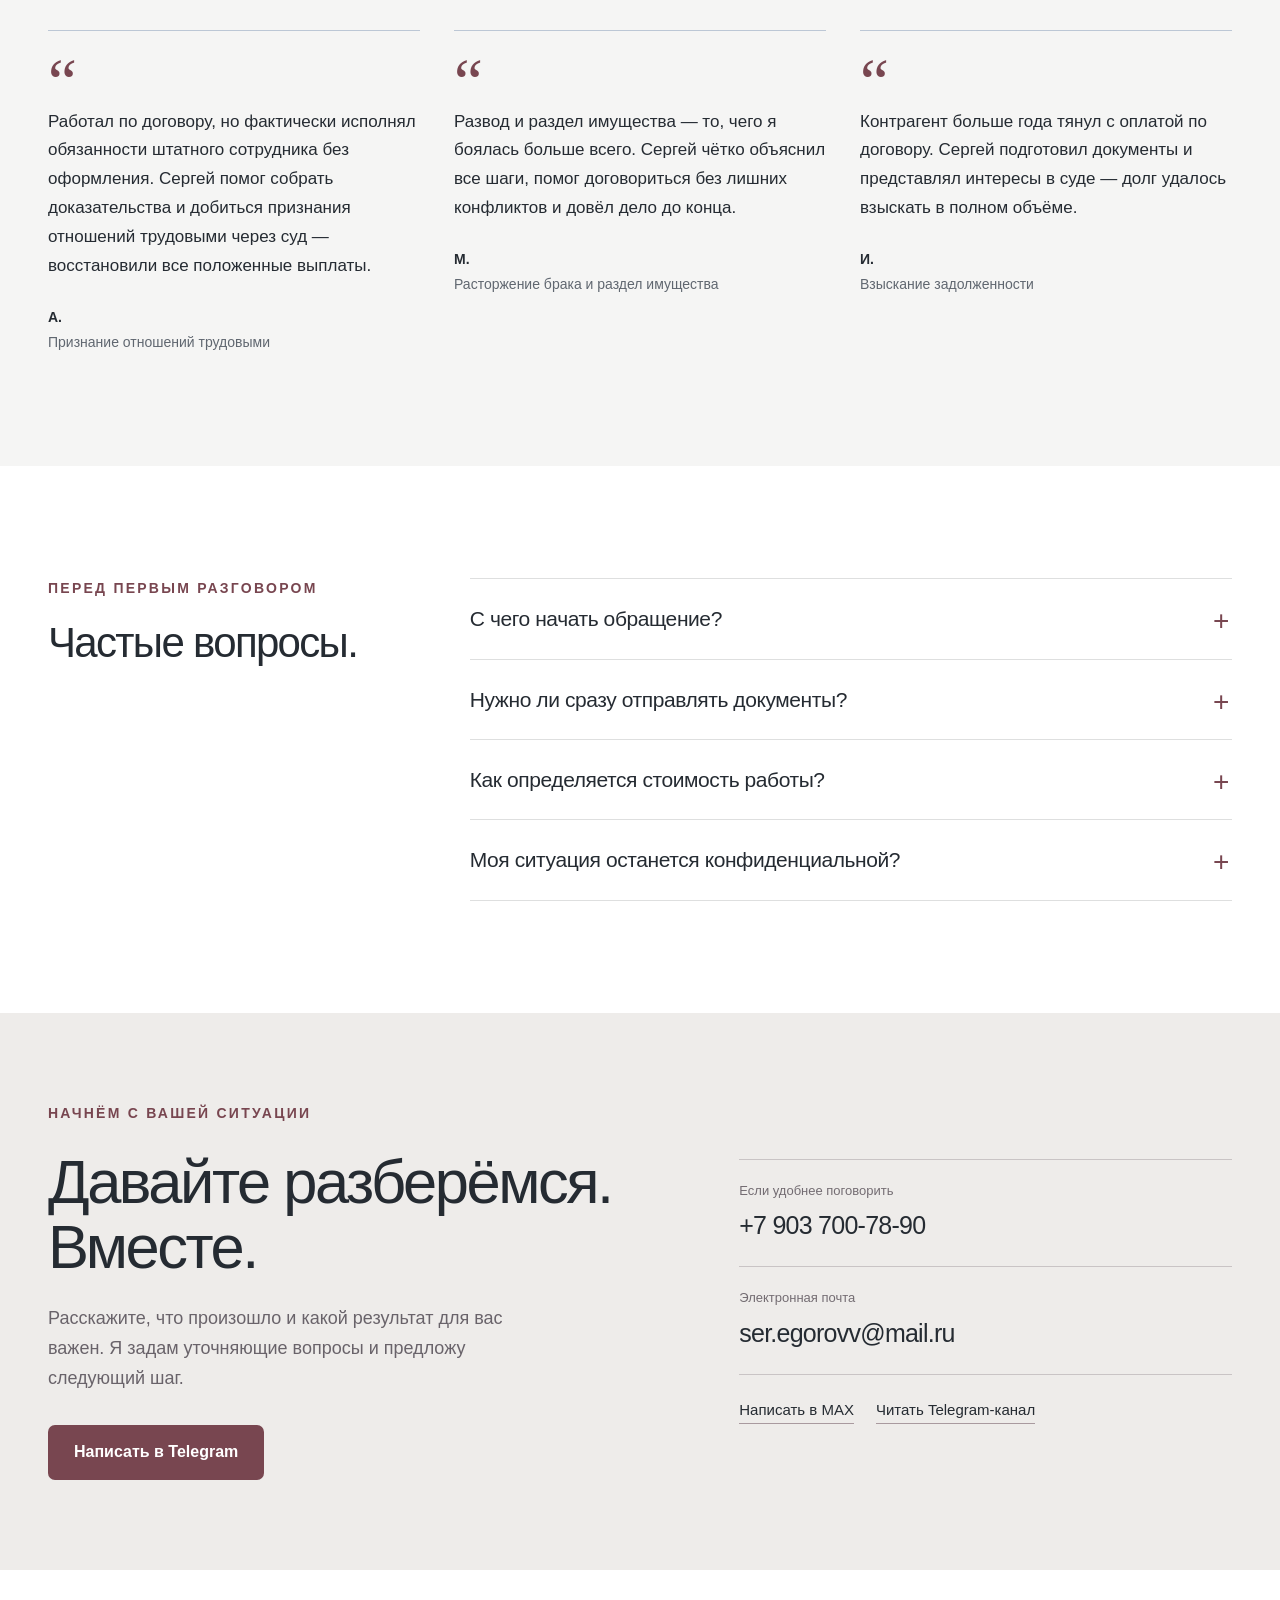
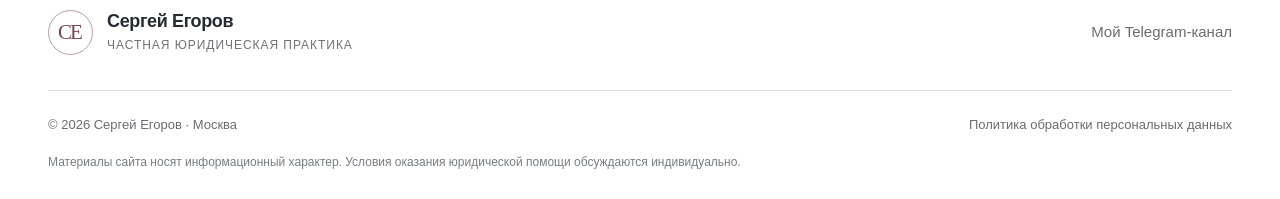
==== commit 7e3f7527: "Обновить дизайн сайта для GitHub Pages" ====
--- a/index.html
+++ b/index.html
@@ -1,519 +1,344 @@
-<!DOCTYPE html>
+<!doctype html>
 <html lang="ru">
 <head>
 <meta charset="UTF-8">
-<meta name="viewport" content="width=device-width, initial-scale=1, maximum-scale=1">
-<title>Юрист Москва | Семейные, жилищные, трудовые споры | Сергей Егоров</title>
-<meta name="description" content="Юрист в Москве. Бесплатная консультация по семейному, жилищному, трудовому праву. Помощь в разводе, разделе имущества, взысканиях. Стаж 4 года.">
-<style>
-  :root{
-    --bg:#14151a;
-    --bg-card:#1d1f26;
-    --border:#2b2e37;
-    --text:#eceef2;
-    --text-dim:#9aa0ac;
-    --accent:#c9a24b;
-    --accent-dim:#8a763a;
-    --radius:14px;
-    --maxw:760px;
-  }
-  body.light-theme{
-    --bg:#f5f5f5;
-    --bg-card:#ffffff;
-    --border:#e0e0e0;
-    --text:#1a1a1a;
-    --text-dim:#666666;
-    --accent:#b8860b;
-    --accent-dim:#9a6e2d;
-  }
-  *{box-sizing:border-box;margin:0;padding:0;}
-  body{
-    background:var(--bg);
-    color:var(--text);
-    font-family:"Georgia","Times New Roman",serif;
-    line-height:1.6;
-    -webkit-font-smoothing:antialiased;
-  }
-  .wrap{max-width:var(--maxw);margin:0 auto;padding:0 20px;}
-
-  /* HERO */
-  header.hero{
-    padding:64px 20px 40px;
-    text-align:center;
-    border-bottom:1px solid var(--border);
-  }
-  .avatar{
-    width:112px;height:112px;border-radius:50%;
-    background:linear-gradient(135deg,#2b2e37,#1a1c22);
-    border:2px solid var(--accent-dim);
-    display:flex;align-items:center;justify-content:center;
-    margin:0 auto 20px;
-    color:var(--text-dim);
-    font-family:sans-serif;font-size:12px;text-align:center;padding:8px;
-    object-fit:cover;
-  }
-  h1{font-size:30px;font-weight:normal;letter-spacing:.5px;}
-  .role-title{margin-top:6px;font-size:18px;color:var(--text-dim);}
-  .role{color:var(--accent);font-family:sans-serif;font-size:14px;letter-spacing:2px;text-transform:uppercase;margin-top:10px;}
-  .tagline{margin-top:18px;color:var(--text-dim);font-size:17px;max-width:520px;margin-left:auto;margin-right:auto;}
-  .hero-meta{margin-top:20px;font-family:sans-serif;font-size:13px;color:var(--text-dim);}
-  .hero-meta span{margin:0 8px;}
-
-  .cta-row{display:flex;gap:12px;justify-content:center;margin-top:28px;flex-wrap:wrap;}
-  .btn{
-    font-family:sans-serif;font-size:14px;font-weight:600;letter-spacing:.3px;
-    padding:13px 26px;border-radius:999px;text-decoration:none;
-    display:inline-block;transition:opacity .15s;
-  }
-  .btn:hover{opacity:.85;}
-  .btn-primary{background:var(--accent);color:#1a1a1a;}
-  .btn-secondary{background:transparent;border:1px solid var(--border);color:var(--text);}
-  .btn-disabled{background:transparent;border:1px dashed var(--border);color:var(--text-dim);cursor:default;}
-
-  /* SECTIONS */
-  section{padding:48px 20px;border-bottom:1px solid var(--border);}
-  section h2{
-    font-family:sans-serif;font-size:16px;letter-spacing:2.5px;text-transform:uppercase;
-    color:var(--accent);text-align:center;margin-bottom:28px;
-  }
-  section p, section li{color:var(--text-dim);font-size:16px;}
-
-  /* SPECIALIZATIONS */
-  .spec-grid{display:grid;grid-template-columns:repeat(2,1fr);gap:16px;}
-  .spec-card{
-    background:var(--bg-card);border:1px solid var(--border);border-radius:var(--radius);
-    padding:22px 18px;text-align:center;
-  }
-  .spec-card .icon{font-size:24px;margin-bottom:10px;}
-  .spec-card h3{font-size:16px;font-weight:normal;margin-bottom:8px;}
-  .spec-card p{font-size:13.5px;line-height:1.5;}
-
-  /* PROCESS */
-  .steps{counter-reset:step;list-style:none;}
-  .steps li{
-    position:relative;padding-left:44px;margin-bottom:20px;
-  }
-  .steps li::before{
-    counter-increment:step;content:counter(step);
-    position:absolute;left:0;top:0;
-    width:28px;height:28px;border-radius:50%;
-    border:1px solid var(--accent-dim);color:var(--accent);
-    display:flex;align-items:center;justify-content:center;
-    font-family:sans-serif;font-size:13px;
-  }
-  .steps strong{color:var(--text);font-weight:normal;}
-
-  /* PRICING */
-  .price-grid{display:grid;grid-template-columns:repeat(3,1fr);gap:16px;}
-  .price-card{
-    background:var(--bg-card);border:1px solid var(--border);border-radius:var(--radius);
-    padding:22px;
-  }
-  .price-card .amount{font-family:sans-serif;color:var(--accent);font-size:20px;margin:8px 0;}
-  .price-card p{font-size:13.5px;}
-  .price-note{margin-top:16px;font-size:13px;font-family:sans-serif;color:var(--text-dim);text-align:center;}
-
-  /* CONTACTS */
-  .contact-card{
-    background:var(--bg-card);border:1px solid var(--border);border-radius:var(--radius);
-    padding:28px 24px;text-align:center;margin-top:24px;
-  }
-  .contact-card-title{font-family:sans-serif;font-size:14px;text-transform:uppercase;color:var(--accent);letter-spacing:1px;margin-bottom:16px;}
-  .contact-card-email{font-size:18px;color:var(--text);margin-bottom:12px;word-break:break-all;}
-  .contact-card-email a{color:var(--accent);text-decoration:none;}
-  .contact-card-email a:hover{text-decoration:underline;}
-
-  /* REVIEWS */
-  .review{
-    background:var(--bg-card);border:1px solid var(--border);border-radius:var(--radius);
-    padding:20px;margin-bottom:14px;
-  }
-  .review p{font-style:italic;}
-  .review .who{margin-top:10px;font-family:sans-serif;font-size:12px;color:var(--accent);font-style:normal;}
-
-  /* FAQ */
-  details{
-    background:var(--bg-card);border:1px solid var(--border);border-radius:var(--radius);
-    padding:16px 20px;margin-bottom:10px;
-  }
-  summary{cursor:pointer;font-size:16px;color:var(--text);list-style:none;position:relative;padding-right:24px;}
-  summary::-webkit-details-marker{display:none;}
-  summary::after{content:"+";position:absolute;right:0;top:0;color:var(--accent);}
-  details[open] summary::after{content:"–";}
-  details p{margin-top:12px;}
-
-  /* CONTACTS */
-  .contact-section{text-align:center;}
-  .contact-list{margin-top:24px;font-family:sans-serif;font-size:14px;color:var(--text-dim);}
-  .contact-list div{margin-bottom:8px;}
-  .contact-email{background:var(--bg-card);border:1px solid var(--accent-dim);border-radius:var(--radius);padding:14px 20px;margin:24px 0 20px 0;color:var(--accent);}
-  .contact-email a{color:var(--accent);text-decoration:none;font-weight:600;}
-  .contact-email a:hover{text-decoration:underline;}
-  .social-section{margin-top:32px;background:var(--bg-card);border:1px solid var(--border);border-radius:var(--radius);padding:24px 20px;}
-  .social-title{font-family:sans-serif;font-size:13px;color:var(--accent);text-transform:uppercase;letter-spacing:1px;margin-bottom:16px;text-align:center;}
-  .social-row{display:flex;gap:14px;justify-content:center;}
-  .social-row a{
-    width:48px;height:48px;border-radius:50%;border:2px solid var(--accent-dim);
-    display:flex;align-items:center;justify-content:center;color:var(--text-dim);
-    text-decoration:none;font-family:sans-serif;font-size:13px;transition:all .2s;
-  }
-  .social-row a:hover{border-color:var(--accent);color:var(--accent);}
-  .social-row span{font-size:11px;font-family:sans-serif;}
-
-  /* SERVICES NAV */
-  .services-nav{display:grid;grid-template-columns:repeat(3,1fr);gap:16px;}
-  .service-link{background:var(--bg-card);border:1px solid var(--border);border-radius:var(--radius);padding:20px;text-align:center;text-decoration:none;transition:all .2s;}
-  .service-link:hover{border-color:var(--accent);background:var(--bg);}
-  .service-link h4{font-size:16px;color:var(--text);margin-bottom:8px;font-weight:normal;}
-  .service-link p{font-size:13px;color:var(--text-dim);}
-  .service-link .arrow{display:block;margin-top:12px;color:var(--accent);font-family:sans-serif;font-weight:600;}
-
-  /* THEME TOGGLE */
-  .theme-toggle{
-    position:fixed;top:20px;right:20px;z-index:1000;
-    background:var(--bg-card);border:1px solid var(--border);
-    border-radius:50%;width:50px;height:50px;
-    display:flex;align-items:center;justify-content:center;
-    cursor:pointer;font-size:20px;transition:all .3s;
-  }
-  .theme-toggle:hover{transform:scale(1.1);border-color:var(--accent);}
-
-  @media (max-width:600px){
-    .services-nav{grid-template-columns:1fr;}
-  }
-  .consent{margin-top:28px;font-family:sans-serif;font-size:11.5px;color:var(--text-dim);opacity:.8;max-width:480px;margin-left:auto;margin-right:auto;}
-
-  footer{text-align:center;padding:28px 20px;font-family:sans-serif;font-size:11px;color:var(--text-dim);opacity:.6;}
-
-  .placeholder{color:#e0a; font-style:normal;}
-
-  /* FORM */
-  .form-section{background:var(--bg-card);border:1px solid var(--border);border-radius:var(--radius);padding:24px 20px;margin:20px 0;}
-  .form-section h3{font-size:18px;margin-bottom:16px;color:var(--text);}
-  input, textarea{
-    width:100%;padding:12px;margin-bottom:12px;
-    background:var(--bg);border:1px solid var(--border);border-radius:8px;
-    color:var(--text);font-family:sans-serif;font-size:14px;
-  }
-  input:focus, textarea:focus{outline:none;border-color:var(--accent);}
-  textarea{resize:vertical;min-height:80px;}
-  .form-submit{background:var(--accent);color:#1a1a1a;border:none;cursor:pointer;font-weight:600;padding:13px 26px;border-radius:999px;margin-top:8px;}
-  .form-submit:hover{opacity:.9;}
-
-  /* FLOATING BUTTON */
-  .floating-btn{
-    position:fixed;bottom:24px;right:24px;
-    width:60px;height:60px;border-radius:50%;
-    background:linear-gradient(135deg,#34c759,#30b050);
-    display:flex;align-items:center;justify-content:center;
-    text-decoration:none;color:white;font-weight:600;
-    box-shadow:0 4px 12px rgba(52,199,89,.4);
-    z-index:999;transition:all .3s;
-  }
-  .floating-btn:hover{transform:scale(1.1);box-shadow:0 6px 16px rgba(52,199,89,.6);}
-  .floating-btn span{font-size:24px;}
-
-  @media (max-width:600px){
-    .spec-grid{grid-template-columns:1fr;}
-    .price-grid{grid-template-columns:1fr;}
-    h1{font-size:26px;}
-    .floating-btn{bottom:16px;right:16px;width:54px;height:54px;}
-  }
-</style>
-<script type="application/ld+json">
-{
-  "@context": "https://schema.org",
-  "@type": "LocalBusiness",
-  "name": "Сергей Егоров - Юрист",
-  "image": "https://raw.githubusercontent.com/sseregorovv/legal-webpage/main/avatar.jpg",
-  "description": "Юридические услуги: семейное, жилищное, трудовое и предпринимательское право",
-  "address": {
-    "@type": "PostalAddress",
-    "addressLocality": "Москва",
-    "addressCountry": "RU"
-  },
-  "telephone": "+79037007890",
-  "email": "ser.egorovv@mail.ru",
-  "url": "https://esslaw.ru/",
-  "sameAs": [
-    "https://t.me/sseregorovvv",
-    "https://t.me/esslawyer",
-    "https://www.instagram.com/ser.egorovv/",
-    "https://www.youtube.com/@ser.egorovv"
-  ],
-  "priceRange": "от 3000",
-  "areaServed": "Москва",
-  "knowsAbout": ["Семейное право", "Жилищное право", "Трудовое право", "Предпринимательское право"],
-  "servesCuisine": "Юридические консультации и представительство",
-  "aggregateRating": {
-    "@type": "AggregateRating",
-    "ratingValue": "5",
-    "ratingCount": "3"
-  },
-  "review": [
-    {
-      "@type": "Review",
-      "author": {
-        "@type": "Person",
-        "name": "А."
-      },
-      "reviewRating": {
-        "@type": "Rating",
-        "ratingValue": "5"
-      },
-      "reviewBody": "Работал по договору, но фактически исполнял обязанности штатного сотрудника без оформления. Сергей помог собрать доказательства и добиться признания отношений трудовыми через суд — восстановили все положенные выплаты."
-    },
-    {
-      "@type": "Review",
-      "author": {
-        "@type": "Person",
-        "name": "М."
-      },
-      "reviewRating": {
-        "@type": "Rating",
-        "ratingValue": "5"
-      },
-      "reviewBody": "Развод и раздел имущества — то, чего я боялась больше всего. Сергей чётко объяснил все шаги, помог договориться без лишних конфликтов и довёл дело до конца."
-    },
-    {
-      "@type": "Review",
-      "author": {
-        "@type": "Person",
-        "name": "И."
-      },
-      "reviewRating": {
-        "@type": "Rating",
-        "ratingValue": "5"
-      },
-      "reviewBody": "Контрагент больше года тянул с оплатой по договору. Сергей подготовил документы и представлял интересы в суде — долг удалось взыскать в полном объёме."
-    }
-  ],
-  "service": [
-    {
-      "@type": "Service",
-      "name": "Консультация",
-      "price": "0",
-      "priceCurrency": "RUB",
-      "description": "Бесплатная первичная консультация по вашей ситуации"
-    },
-    {
-      "@type": "Service",
-      "name": "Составление документов",
-      "price": "3000",
-      "priceCurrency": "RUB",
-      "description": "Подготовка исков, претензий, жалоб, договоров и т.д."
-    },
-    {
-      "@type": "Service",
-      "name": "Представительство в суде",
-      "description": "Представление интересов в судах и государственных органах"
-    }
-  ]
-}
+<meta name="viewport" content="width=device-width,initial-scale=1">
+<meta name="theme-color" content="#f5f5f4">
+<title>Сергей Егоров — юрист в Москве | Частная практика</title>
+<meta name="description" content="Семейные, жилищные и трудовые споры, помощь бизнесу. Юрист Сергей Егоров: понятный план действий и личное участие в вашем деле. Частная практика с 2022 года.">
+<meta property="og:type" content="website">
+<meta property="og:locale" content="ru_RU">
+<meta property="og:title" content="Сергей Егоров — юрист в Москве | Частная практика">
+<meta property="og:description" content="Семейные, жилищные и трудовые споры, помощь бизнесу. Юрист Сергей Егоров: понятный план действий и личное участие в вашем деле. Частная практика с 2022 года.">
+<link rel="icon" href="assets/favicon.svg" type="image/svg+xml">
+<link rel="stylesheet" href="assets/styles.css">
+<script src="assets/site.js" defer>
 </script>
-<!-- Yandex.Metrika counter -->
-<script type="text/javascript">
-    (function(m,e,t,r,i,k,a){
-        m[i]=m[i]||function(){(m[i].a=m[i].a||[]).push(arguments)};
-        m[i].l=1*new Date();
-        for (var j = 0; j < document.scripts.length; j++) {if (document.scripts[j].src === r) { return; }}
-        k=e.createElement(t),a=e.getElementsByTagName(t)[0],k.async=1,k.src=r,a.parentNode.insertBefore(k,a)
-    })(window, document,'script','https://mc.yandex.ru/metrika/tag.js?id=112048250', 'ym');
-    ym(112048250, 'init', {ssr:true, webvisor:true, clickmap:true, ecommerce:"dataLayer", referrer: document.referrer, url: location.href, accurateTrackBounce:true, trackLinks:true});
-</script>
-<noscript><div><img src="https://mc.yandex.ru/watch/112048250" style="position:absolute; left:-9999px;" alt="" /></div></noscript>
-<!-- /Yandex.Metrika counter -->
-<meta name="yandex-verification" content="fe4b0b8e9d11ae65" />
-<meta name="yandex-verification" content="b3904f1d79abc254" />
 </head>
 <body>
-
-<header class="hero">
-  <div class="wrap">
-    <img src="https://raw.githubusercontent.com/sseregorovv/legal-webpage/main/avatar.jpg" alt="Сергей Егоров" class="avatar">
-    <h1>Сергей Егоров</h1>
-    <p class="role-title">Юрист</p>
-    <div class="role">Семейное · жилищное · трудовое · предпринимательское право</div>
-    <p class="tagline">Разбираю реальные ситуации людей с точки зрения права и помогаю найти рабочее решение — без лишних терминов и тревоги.</p>
-    <div class="hero-meta">
-      <span>📍 Москва</span>
-      <span>Стаж: 4 года (с 2022 года)</span>
-    </div>
-    <div class="cta-row">
-      <a class="btn btn-primary" href="https://t.me/sseregorovvv" target="_blank" rel="noopener">Написать в Telegram</a>
-      <a class="btn btn-secondary" href="tel:+79037007890">Позвонить</a>
-      <a class="btn btn-primary" href="https://max.ru/u/f9LHodD0cOLhNkws-c3oZKPmQeLwNkga0IxYN0AjSzu6DAfqa5vbLfKGgpU" target="_blank" rel="noopener">Написать в МАХ</a>
-    </div>
-  </div>
+<a class="skip-link" href="#main">Перейти к содержанию</a>
+<header class="site-header">
+<div class="container header-inner">
+<a class="brand" href="index.html" aria-label="Сергей Егоров — главная">
+<span class="brand-mark" aria-hidden="true">СЕ</span>
+<span>
+<span class="brand-name">Сергей Егоров</span>
+<span class="brand-sub">ЧАСТНАЯ ЮРИДИЧЕСКАЯ ПРАКТИКА</span>
+</span>
+</a>
+<nav class="desktop-nav" aria-label="Основная навигация">
+<a href="#services">Практика</a>
+<a href="#approach">Подход</a>
+<a href="#projects">Проекты</a>
+<a href="#contact">Контакты</a>
+</nav>
+<a class="header-phone" href="tel:+79037007890">+7 903 700-78-90</a>
+<button class="menu-toggle" type="button" aria-expanded="false" aria-controls="mobile-menu" aria-label="Открыть меню">
+<span>
+</span>
+<span>
+</span>
+</button>
+</div>
+<nav class="mobile-nav" id="mobile-menu" hidden aria-label="Мобильная навигация">
+<a href="#services">Направления практики</a>
+<a href="#approach">Как я работаю</a>
+<a href="#projects">Мои проекты</a>
+<a href="#contact">Контакты</a>
+<a href="tel:+79037007890">+7 903 700-78-90</a>
+</nav>
 </header>
-
-<section>
-  <div class="wrap">
-    <h2>Специализация</h2>
-    <div class="spec-grid">
-      <div class="spec-card">
-        <div class="icon">👪</div>
-        <h3>Семейное право</h3>
-        <p>Развод, раздел имущества, алименты, определение места жительства детей.</p>
-      </div>
-      <div class="spec-card">
-        <div class="icon">🏠</div>
-        <h3>Жилищное право</h3>
-        <p>Споры с соседями и УК, выселение, право пользования, приватизация.</p>
-      </div>
-      <div class="spec-card">
-        <div class="icon">💼</div>
-        <h3>Трудовое право</h3>
-        <p>Незаконное увольнение, невыплата зарплаты, споры с работодателем.</p>
-      </div>
-      <div class="spec-card">
-        <div class="icon">📈</div>
-        <h3>Предпринимательское право</h3>
-        <p>Договоры, взыскание задолженности, споры с контрагентами, сопровождение бизнеса.</p>
-      </div>
-    </div>
-  </div>
-</section>
-
-<section>
-  <div class="wrap">
-    <h2>Как строится работа</h2>
-    <ol class="steps">
-      <li><strong>Разбираем ситуацию.</strong> Вы описываете проблему, я задаю уточняющие вопросы и оцениваю перспективы.</li>
-      <li><strong>Предлагаю план.</strong> Понятно объясняю, что делать, сроки и стоимость — без сюрпризов.</li>
-      <li><strong>Действуем.</strong> Готовлю документы, представляю интересы, держу вас в курсе на каждом шаге.</li>
-    </ol>
-  </div>
-</section>
-
-<section>
-  <div class="wrap">
-    <h2>Цены</h2>
-    <div class="price-grid">
-      <div class="price-card">
-        <p>Консультация</p>
-        <div class="amount">Бесплатно</div>
-        <p>Разбор ситуации, оценка перспектив, план действий</p>
-      </div>
-      <div class="price-card">
-        <p>Составление документа</p>
-        <div class="amount">от 3 000 ₽</div>
-        <p>Иск, претензия, жалоба, договор, ходатайства и т.д.</p>
-      </div>
-      <div class="price-card">
-        <p>Представление интересов</p>
-        <div class="amount">от 15 000 ₽</div>
-        <p>Представление Ваших интересов в административных и судебных органах</p>
-      </div>
-    </div>
-    <p class="price-note">Итоговая стоимость зависит от сложности дела — точная цена называется после консультации.</p>
-  </div>
-</section>
-
-<section>
-  <div class="wrap">
-    <h2>Отзывы</h2>
-    <div class="review">
-      <p>«Работал по договору, но фактически исполнял обязанности штатного сотрудника без оформления. Сергей помог собрать доказательства и добиться признания отношений трудовыми через суд — восстановили все положенные выплаты.»</p>
-      <div class="who">— А., спор о признании отношений трудовыми</div>
-    </div>
-    <div class="review">
-      <p>«Развод и раздел имущества — то, чего я боялась больше всего. Сергей чётко объяснил все шаги, помог договориться без лишних конфликтов и довёл дело до конца.»</p>
-      <div class="who">— М., спор о расторжении брака и разделе имущества</div>
-    </div>
-    <div class="review">
-      <p>«Контрагент больше года тянул с оплатой по договору. Сергей подготовил документы и представлял интересы в суде — долг удалось взыскать в полном объёме.»</p>
-      <div class="who">— И., взыскание задолженности</div>
-    </div>
-  </div>
-</section>
-
-<section>
-  <div class="wrap">
-    <h2>FAQ</h2>
-    <details>
-      <summary>Это конфиденциально?</summary>
-      <p>Да, безусловно. Вся информация полученная в процессе работы, считается конфиденциальной. Разглашение возможно только с Вашего согласия.</p>
-    </details>
-    <details>
-      <summary>Как быстро вы отвечаете?</summary>
-      <p>В мессенджерах и по электронной почте отвечаю в течении 1-2 часов, если хотите связаться оперативно, то лучше звоните по телефону.</p>
-    </details>
-    <details>
-      <summary>А если нарушитель не отвечает?</summary>
-      <p>Все нормально, это никак не помешает добиться справедливости и защитить Ваши права.</p>
-    </details>
-  </div>
-</section>
-
-<section>
-  <div class="wrap">
-    <h2>Популярные услуги</h2>
-    <div class="services-nav">
-      <a href="page-razvod.html" class="service-link">
-        <h4>Развод и семья</h4>
-        <p>Помощь в разводе, разделе имущества, алиментах</p>
-        <span class="arrow">→</span>
-      </a>
-      <a href="page-vziskanie.html" class="service-link">
-        <h4>Взыскание долгов</h4>
-        <p>Взыскание задолженности через суд</p>
-        <span class="arrow">→</span>
-      </a>
-      <a href="page-trud.html" class="service-link">
-        <h4>Трудовые споры</h4>
-        <p>Защита от незаконного увольнения и невыплат</p>
-        <span class="arrow">→</span>
-      </a>
-    </div>
-  </div>
-</section>
-
-<section class="contact-section">
-  <div class="wrap">
-    <h2>Контакты</h2>
-    <p>Опишите вашу ситуацию, а я выслушаю и подскажу, что делать дальше.</p>
-    <div class="cta-row">
-      <a class="btn btn-primary" href="https://t.me/sseregorovvv" target="_blank" rel="noopener">Написать в Telegram</a>
-      <a class="btn btn-secondary" href="tel:+79037007890">Позвонить</a>
-      <a class="btn btn-primary" href="https://max.ru/u/f9LHodD0cOLhNkws-c3oZKPmQeLwNkga0IxYN0AjSzu6DAfqa5vbLfKGgpU" target="_blank" rel="noopener">Написать в МАХ</a>
-    </div>
-    <div class="contact-card">
-      <div class="contact-card-title">Электронная почта</div>
-      <div class="contact-card-email"><a href="mailto:ser.egorovv@mail.ru?subject=Консультация%20по%20юридическому%20вопросу">ser.egorovv@mail.ru</a></div>
-    </div>
-    <p class="consent">Нажимая «Оставить заявку», вы переходите на форму в сервисе «Яндекс.Формы». Перед отправкой обращения там потребуется подтвердить согласие на обработку персональных данных на условиях <a href="privacy-policy.html" style="color:var(--accent);">Политики обработки персональных данных</a>.</p>
-  </div>
-</section>
-
-<footer>© <span id="year"></span> Сергей Егоров. Юридическая помощь.<br><a href="privacy-policy.html" style="color:inherit;text-decoration:underline;">Политика обработки персональных данных</a></footer>
-
-<a href="https://t.me/sseregorovvv" target="_blank" rel="noopener" class="floating-btn" title="Написать в Telegram">
-  <span>✉️</span>
+<main id="main">
+<section class="hero">
+<div class="container">
+<div class="hero-grid">
+<div class="hero-copy">
+<p class="eyebrow">Юрист Сергей Егоров · Москва</p>
+<h1>На вашей<br>стороне.<br>
+<em>По существу.</em>
+</h1>
+<p class="hero-description">Помогаю разобраться в сложной ситуации, защитить свои интересы и перейти от тревоги к понятному плану действий.</p>
+<div class="btn-row">
+<a class="btn btn-primary" href="https://t.me/sseregorovvv" target="_blank" rel="noopener noreferrer">Обсудить ситуацию</a>
+<a class="btn btn-outline" href="#services">Чем я могу помочь</a>
+</div>
+<p class="hero-note">Частная практика с 2022 года</p>
+</div>
+<figure class="portrait">
+<img src="assets/sergey-egorov.jpg" alt="Сергей Егоров, юрист" width="960" height="1280" fetchpriority="high">
+<span class="portrait-badge">Лично занимаюсь вашим делом</span>
+<figcaption>
+<div class="portrait-name">Сергей Егоров</div>
+<div class="portrait-role">Юрист · Частная практика</div>
+</figcaption>
+</figure>
+</div>
+<div class="hero-bottom">
+<div>
+<strong>Человек и бизнес</strong>
+<p>Четыре направления практики</p>
+</div>
+<div>
+<strong>Понятный язык</strong>
+<p>Объясняю суть и варианты</p>
+</div>
+<div>
+<strong>Личное участие</strong>
+<p>От первого разговора до решения</p>
+</div>
+</div>
+</div>
+</section>
+<section class="intro">
+<div class="container intro-grid">
+<p class="eyebrow blue">Моя позиция</p>
+<p>За каждым делом — человек.<br>
+<span>Поэтому сначала я слушаю, затем разбираюсь в деталях и предлагаю решение, которое подходит вашей ситуации.</span>
+</p>
+</div>
+</section>
+<section class="section services" id="services">
+<div class="container">
+<div class="section-heading">
+<p class="eyebrow blue">Направления практики</p>
+<h2>Когда нужна<br>правовая опора.</h2>
+</div>
+<div class="service-list">
+<article class="service-row">
+<div class="service-title">
+<span class="service-icon" aria-hidden="true">
+<svg viewBox="0 0 24 24">
+<path d="M3 21v-2a4 4 0 0 1 4-4h3a4 4 0 0 1 4 4v2M15 15h2a4 4 0 0 1 4 4v2"/>
+<circle cx="8.5" cy="7" r="4"/>
+<path d="M16 3.2a4 4 0 0 1 0 7.6"/>
+</svg>
+</span>
+<h3>Семейные споры</h3>
+</div>
+<p>Развод, раздел имущества, алименты и вопросы, связанные с детьми.</p>
+<a href="page-razvod.html" aria-label="Подробнее: семейные споры">Подробнее</a>
+</article>
+<article class="service-row">
+<div class="service-title">
+<span class="service-icon" aria-hidden="true">
+<svg viewBox="0 0 24 24">
+<path d="m3 10 9-7 9 7v10a1 1 0 0 1-1 1H4a1 1 0 0 1-1-1Z"/>
+<path d="M9 21v-8h6v8"/>
+</svg>
+</span>
+<h3>Жилищные споры</h3>
+</div>
+<p>Споры с управляющей компанией и соседями, право пользования жильём, выселение.</p>
+<a href="page-zhilishchnye.html" aria-label="Подробнее: жилищные споры">Подробнее</a>
+</article>
+<article class="service-row">
+<div class="service-title">
+<span class="service-icon" aria-hidden="true">
+<svg viewBox="0 0 24 24">
+<rect x="3" y="7" width="18" height="14" rx="2"/>
+<path d="M8 7V4a1 1 0 0 1 1-1h6a1 1 0 0 1 1 1v3M3 12a24 24 0 0 0 18 0M12 11v4"/>
+</svg>
+</span>
+<h3>Трудовые споры</h3>
+</div>
+<p>Незаконное увольнение, невыплата зарплаты, работа без оформления и компенсации.</p>
+<a href="page-trud.html" aria-label="Подробнее: трудовые споры">Подробнее</a>
+</article>
+<article class="service-row">
+<div class="service-title">
+<span class="service-icon" aria-hidden="true">
+<svg viewBox="0 0 24 24">
+<path d="M4 21V7l8-4v18M12 9h8v12M2 21h20M7 9h2M7 13h2M7 17h2M15 13h2M15 17h2"/>
+</svg>
+</span>
+<h3>Помощь бизнесу</h3>
+</div>
+<p>Договоры, взыскание задолженности, споры с контрагентами и сопровождение бизнеса.</p>
+<a href="page-vziskanie.html" aria-label="Подробнее: помощь бизнесу">Подробнее</a>
+</article>
+</div>
+<p class="services-note">Не уверены, к какому направлению относится ваш вопрос? Опишите ситуацию — начнём с её разбора.</p>
+</div>
+</section>
+<section class="section approach" id="approach">
+<div class="container">
+<div class="approach-grid">
+<div>
+<p class="eyebrow blue">Как я работаю</p>
+<h2>Сначала ясность.<br>Потом действия.</h2>
+<p class="approach-intro">Вы понимаете, что происходит с вашим делом, какие есть варианты и что мы делаем дальше. Я объясняю сложные вещи обычным языком и держу вас в курсе.</p>
+<img class="approach-photo" src="assets/practice-desk.jpg" alt="За работой: телефон, ноутбук и книги" width="1280" height="723" loading="lazy">
+<a class="text-link" href="https://t.me/sseregorovvv" target="_blank" rel="noopener noreferrer">Рассказать о своей ситуации</a>
+</div>
+<ol class="steps">
+<li>
+<span class="step-dot" aria-hidden="true">
+</span>
+<div>
+<h3>Вникаю в детали</h3>
+<p>Вы рассказываете о проблеме. Я задаю вопросы, изучаю документы и оцениваю перспективы.</p>
+</div>
+</li>
+<li>
+<span class="step-dot" aria-hidden="true">
+</span>
+<div>
+<h3>Предлагаю план</h3>
+<p>Обсуждаем возможные решения, объём работы, сроки и стоимость. Договариваемся до начала работы.</p>
+</div>
+</li>
+<li>
+<span class="step-dot" aria-hidden="true">
+</span>
+<div>
+<h3>Защищаю ваши интересы</h3>
+<p>Готовлю документы, веду переговоры, представляю вас в суде и сообщаю о ходе дела.</p>
+</div>
+</li>
+</ol>
+</div>
+<div class="scope-note">
+<h3>Стоимость — под вашу задачу</h3>
+<p>Консультация, подготовка документов или ведение дела: объём помощи и её стоимость обсуждаем индивидуально после знакомства с ситуацией.</p>
+</div>
+</div>
+</section>
+<section class="section projects" id="projects">
+<div class="container">
+<div class="section-heading">
+<p class="eyebrow blue">Мои проекты</p>
+<h2>Есть вещи важнее<br>любого спора.</h2>
+</div>
+<article class="project-card">
+<div class="project-copy">
+<span class="project-tag">Авторский интерактивный проект</span>
+<h3>Время вместе</h3>
+<p class="project-subtitle">Калькулятор поколений</p>
+<p>Как растут дети, сколько лет будет родителям и какие события вы проживёте рядом? Я создал инструмент, который помогает увидеть будущее вашей семьи на одной временной шкале.</p>
+<a class="btn btn-primary" href="calculator/">Открыть калькулятор</a>
+</div>
+<div class="project-visual">
+<div class="project-demo" aria-label="Иллюстрация калькулятора поколений с условным примером">
+<div class="demo-heading">
+<span>Время вместе</span>
+<span class="demo-flower" aria-hidden="true">✳</span>
+</div>
+<div class="demo-year">2036</div>
+<p class="demo-caption">Через 10 лет. Столько всего впереди.</p>
+<div class="demo-track" aria-hidden="true">
+</div>
+<div class="demo-family">
+<div class="demo-person">Вы<strong>40 лет</strong>
+</div>
+<div class="demo-person">Партнёр<strong>42 года</strong>
+</div>
+<div class="demo-person">Ребёнок<strong>15 лет</strong>
+</div>
+</div>
+<p class="demo-example">Пример расчёта. Ваши данные — в калькуляторе.</p>
+</div>
+</div>
+</article>
+<p class="project-foot">Личный проект о семье и времени рядом. Расчёты выполняются в вашем браузере.</p>
+</div>
+</section>
+<section class="section reviews">
+<div class="container">
+<div class="section-heading">
+<p class="eyebrow blue">Об опыте работы со мной</p>
+<h2>Слово — клиентам.</h2>
+</div>
+<div class="review-grid">
+<figure class="review">
+<div class="quote-mark" aria-hidden="true">“</div>
+<blockquote>Работал по договору, но фактически исполнял обязанности штатного сотрудника без оформления. Сергей помог собрать доказательства и добиться признания отношений трудовыми через суд — восстановили все положенные выплаты.</blockquote>
+<figcaption>
+<strong>А.</strong>Признание отношений трудовыми</figcaption>
+</figure>
+<figure class="review">
+<div class="quote-mark" aria-hidden="true">“</div>
+<blockquote>Развод и раздел имущества — то, чего я боялась больше всего. Сергей чётко объяснил все шаги, помог договориться без лишних конфликтов и довёл дело до конца.</blockquote>
+<figcaption>
+<strong>М.</strong>Расторжение брака и раздел имущества</figcaption>
+</figure>
+<figure class="review">
+<div class="quote-mark" aria-hidden="true">“</div>
+<blockquote>Контрагент больше года тянул с оплатой по договору. Сергей подготовил документы и представлял интересы в суде — долг удалось взыскать в полном объёме.</blockquote>
+<figcaption>
+<strong>И.</strong>Взыскание задолженности</figcaption>
+</figure>
+</div>
+</div>
+</section>
+<section class="section faq">
+<div class="container faq-grid">
+<div>
+<p class="eyebrow blue">Перед первым разговором</p>
+<h2>Частые вопросы.</h2>
+</div>
+<div>
+<details>
+<summary>С чего начать обращение?</summary>
+<p>Напишите мне в Telegram, MAX или на электронную почту. Коротко расскажите, что случилось, кто участвует в споре и какого результата вы хотите. Я уточню детали и предложу следующий шаг.</p>
+</details>
+<details>
+<summary>Нужно ли сразу отправлять документы?</summary>
+<p>Для начала достаточно краткого описания ситуации. После первого разговора обсудим, какие документы нужны для изучения и как их удобнее передать.</p>
+</details>
+<details>
+<summary>Как определяется стоимость работы?</summary>
+<p>Индивидуально, после разбора вашей ситуации. Стоимость зависит от задачи и объёма помощи: консультации, подготовки документов, переговоров или представительства. Условия согласуем до начала работы.</p>
+</details>
+<details>
+<summary>Моя ситуация останется конфиденциальной?</summary>
+<p>Информация, которую вы сообщаете в процессе работы, рассматривается как конфиденциальная. Передачу документов и сведений, необходимую для ведения дела, обсуждаем отдельно.</p>
+</details>
+</div>
+</div>
+</section>
+<section class="contact" id="contact">
+<div class="container contact-grid">
+<div>
+<p class="eyebrow">Начнём с вашей ситуации</p>
+<h2>Давайте разберёмся.<br>Вместе.</h2>
+<p class="contact-description">Расскажите, что произошло и какой результат для вас важен. Я задам уточняющие вопросы и предложу следующий шаг.</p>
+<a class="btn btn-light" href="https://t.me/sseregorovvv" target="_blank" rel="noopener noreferrer">Написать в Telegram</a>
+</div>
+<div>
+<div class="contact-detail">
+<span>Если удобнее поговорить</span>
+<a href="tel:+79037007890">+7 903 700-78-90</a>
+</div>
+<div class="contact-detail">
+<span>Электронная почта</span>
+<a href="mailto:ser.egorovv@mail.ru">ser.egorovv@mail.ru</a>
+</div>
+<div class="contact-channels">
+<a href="https://max.ru/u/f9LHodD0cOLhNkws-c3oZKPmQeLwNkga0IxYN0AjSzu6DAfqa5vbLfKGgpU" target="_blank" rel="noopener noreferrer">Написать в MAX</a>
+<a href="https://t.me/esslawyer" target="_blank" rel="noopener noreferrer">Читать Telegram-канал</a>
+</div>
+</div>
+</div>
+</section>
+</main>
+<footer class="footer">
+<div class="container">
+<div class="footer-top">
+<a class="brand" href="index.html">
+<span class="brand-mark" aria-hidden="true">СЕ</span>
+<span>
+<span class="brand-name">Сергей Егоров</span>
+<span class="brand-sub">ЧАСТНАЯ ЮРИДИЧЕСКАЯ ПРАКТИКА</span>
+</span>
 </a>
-
-<div class="theme-toggle" id="themeToggle" title="Переключить тему">🌙</div>
-
-<script>
-const themeToggle = document.getElementById('themeToggle');
-const body = document.body;
-
-// Загрузить сохранённую тему
-const savedTheme = localStorage.getItem('theme') || 'dark';
-if (savedTheme === 'light') {
-  body.classList.add('light-theme');
-  themeToggle.textContent = '☀️';
-}
-
-// Переключение темы
-themeToggle.addEventListener('click', () => {
-  body.classList.toggle('light-theme');
-  const isLight = body.classList.contains('light-theme');
-  localStorage.setItem('theme', isLight ? 'light' : 'dark');
-  themeToggle.textContent = isLight ? '☀️' : '🌙';
-});
-
-document.getElementById('year').textContent = new Date().getFullYear();
-</script>
+<a href="https://t.me/esslawyer" target="_blank" rel="noopener noreferrer">Мой Telegram-канал</a>
+</div>
+<div class="footer-bottom">
+<span>© 2026 Сергей Егоров · Москва</span>
+<a href="privacy-policy.html">Политика обработки персональных данных</a>
+</div>
+<p class="footer-note">Материалы сайта носят информационный характер. Условия оказания юридической помощи обсуждаются индивидуально.</p>
+</div>
+</footer>
 </body>
 </html>
--- a/assets/styles.css
+++ b/assets/styles.css
@@ -0,0 +1,1857 @@
+:root {
+  --ink:#14202f;
+  --muted:#536171;
+  --blue:#315efb;
+  --navy:#101d2c;
+  --paper:#f5f7fa;
+  --line:#dce2e9;
+  --white:#fff;
+  --max:1240px;
+  --radius:16px;
+  color-scheme:light
+}
+
+* {
+  box-sizing:border-box
+}
+html {
+  scroll-behavior:smooth;
+  scroll-padding-top:100px
+}
+body {
+  margin:0;
+  font-family:"Segoe UI",Arial,sans-serif;
+  font-size:17px;
+  line-height:1.65;
+  color:var(--ink);
+  background:var(--white);
+  -webkit-font-smoothing:antialiased
+}
+a {
+  color:inherit
+}
+button,input {
+  font:inherit
+}
+button,a {
+  -webkit-tap-highlight-color:transparent
+}
+a:focus-visible,button:focus-visible,summary:focus-visible {
+  outline:3px solid #5784ff;
+  outline-offset:5px
+}
+button {
+  cursor:pointer
+}
+img {
+  max-width:100%;
+  display:block
+}
+h1,h2,h3,p {
+  margin:0
+}
+h1,h2,h3 {
+  line-height:1.12;
+  font-weight:500;
+  letter-spacing:-.04em
+}
+p+p {
+  margin-top:1em
+}
+.container {
+  width:min(var(--max),calc(100% - 96px));
+  margin-inline:auto
+}
+.skip-link {
+  position:fixed;
+  top:-100px;
+  left:16px;
+  z-index:100;
+  background:#fff;
+  color:#111;
+  padding:12px 20px
+}
+.skip-link:focus {
+  top:12px
+}
+.eyebrow {
+  text-transform:uppercase;
+  letter-spacing:.16em;
+  font-size:14px;
+  font-weight:600;
+  line-height:1.5
+}
+.eyebrow.blue {
+  color:var(--blue)
+}
+.section {
+  padding:112px 0
+}
+.section-heading {
+  display:grid;
+  grid-template-columns:1fr 2.05fr;
+  gap:50px;
+  align-items:start;
+  margin-bottom:56px
+}
+.section-heading h2 {
+  font-size:clamp(36px,4.2vw,57px);
+  max-width:700px
+}
+.section-heading .eyebrow {
+  padding-top:12px
+}
+.muted {
+  color:var(--muted)
+}
+.btn {
+  display:inline-flex;
+  align-items:center;
+  justify-content:center;
+  text-decoration:none;
+  gap:10px;
+  min-height:54px;
+  padding:15px 25px;
+  border:1px solid transparent;
+  border-radius:7px;
+  font-weight:600;
+  font-size:16px;
+  line-height:1.4;
+  transition:background .2s,border-color .2s,transform .2s
+}
+.btn:hover {
+  transform:translateY(-2px)
+}
+.btn-primary {
+  background:var(--blue);
+  color:#fff
+}
+.btn-primary:hover {
+  background:#214bdd
+}
+.btn-outline {
+  border-color:#57616e;
+  color:#fff;
+  background:transparent
+}
+.btn-outline:hover {
+  border-color:#fff;
+  background:#ffffff09
+}
+.btn-light {
+  background:#fff;
+  color:var(--navy)
+}
+.btn-light:hover {
+  background:#edf1ff
+}
+.btn-ink {
+  color:var(--ink);
+  border-color:#bac4d0
+}
+.btn-ink:hover {
+  background:#edf1f7
+}
+.btn-row {
+  display:flex;
+  gap:14px;
+  flex-wrap:wrap
+}
+.text-link {
+  font-size:16px;
+  text-decoration:none;
+  font-weight:600;
+  border-bottom:1px solid currentColor;
+  padding-bottom:3px
+}
+.text-link:hover {
+  color:var(--blue)
+}
+
+.site-header {
+  background:var(--navy);
+  color:#fff;
+  position:relative;
+  z-index:20
+}
+.header-inner {
+  height:104px;
+  display:flex;
+  align-items:center;
+  gap:36px;
+  border-bottom:1px solid #ffffff24
+}
+.brand {
+  display:flex;
+  gap:14px;
+  align-items:center;
+  text-decoration:none;
+  flex-shrink:0
+}
+.brand-mark {
+  display:grid;
+  place-items:center;
+  width:45px;
+  height:45px;
+  border:1px solid #ffffff60;
+  border-radius:50%;
+  font-family:Georgia,serif;
+  font-size:21px;
+  letter-spacing:-2px;
+  padding-right:2px
+}
+.brand-name {
+  display:block;
+  font-size:18px;
+  font-weight:600;
+  line-height:1.3;
+  letter-spacing:-.02em
+}
+.brand-sub {
+  display:block;
+  font-size:12px;
+  letter-spacing:.08em;
+  color:#bbc6d2;
+  margin-top:3px
+}
+.desktop-nav {
+  display:flex;
+  gap:28px;
+  margin-left:auto
+}
+.desktop-nav a {
+  font-size:15px;
+  text-decoration:none;
+  color:#d1d9e3
+}
+.desktop-nav a:hover {
+  color:#fff
+}
+.header-phone {
+  text-decoration:none;
+  white-space:nowrap;
+  font-size:15px
+}
+.menu-toggle {
+  display:none;
+  width:46px;
+  height:44px;
+  border:1px solid #ffffff50;
+  border-radius:6px;
+  background:transparent;
+  color:#fff;
+  padding:12px
+}
+.menu-toggle span {
+  display:block;
+  height:1px;
+  background:currentColor;
+  margin:5px 0;
+  transition:transform .2s
+}
+.mobile-nav {
+  display:none
+}
+.mobile-nav[hidden] {
+  display:none
+}
+
+.hero {
+  background:var(--navy);
+  color:#fff;
+  padding:65px 0 0;
+  overflow:hidden
+}
+.hero-grid {
+  display:grid;
+  grid-template-columns:1.26fr 1fr;
+  gap:68px;
+  align-items:center
+}
+.hero .eyebrow {
+  color:#b9c7df;
+  margin-bottom:24px
+}
+.hero h1 {
+  font-size:clamp(51px,5.5vw,78px);
+  font-weight:400;
+  line-height:1.04;
+  letter-spacing:-.055em;
+  margin-bottom:30px
+}
+.hero h1 em {
+  font-family:Georgia,"Times New Roman",serif;
+  font-weight:400;
+  letter-spacing:-.04em;
+  color:#a9baff
+}
+.hero-description {
+  max-width:490px;
+  font-size:18px;
+  line-height:1.65;
+  color:#c5cedb;
+  margin-bottom:34px
+}
+.hero-note {
+  font-size:14px;
+  color:#a5b2c3;
+  margin-top:20px
+}
+.portrait {
+  position:relative;
+  margin:0;
+  align-self:stretch;
+  min-height:530px;
+  border-radius:3px 90px 3px 3px;
+  overflow:hidden;
+  background:#526075
+}
+.portrait img {
+  width:100%;
+  height:100%;
+  position:absolute;
+  inset:0;
+  object-fit:cover;
+  object-position:53% center
+}
+.portrait:after {
+  content:"";
+  position:absolute;
+  inset:40% 0 0;
+  background:linear-gradient(transparent,rgba(8,15,24,.82))
+}
+.portrait figcaption {
+  position:absolute;
+  bottom:30px;
+  left:30px;
+  right:30px;
+  z-index:1
+}
+.portrait-name {
+  font-size:26px;
+  font-weight:500;
+  letter-spacing:-.02em
+}
+.portrait-role {
+  font-size:14px;
+  color:#d8e0eb;
+  margin-top:4px
+}
+.portrait-badge {
+  position:absolute;
+  top:24px;
+  left:24px;
+  z-index:1;
+  background:#111c2be0;
+  backdrop-filter:blur(10px);
+  border:1px solid #ffffff35;
+  padding:8px 13px;
+  font-size:13px;
+  border-radius:5px;
+  letter-spacing:.02em
+}
+.hero-bottom {
+  display:grid;
+  grid-template-columns:repeat(3,1fr);
+  margin-top:64px;
+  border-top:1px solid #ffffff24;
+  padding:28px 0 32px;
+  gap:30px
+}
+.hero-bottom p {
+  font-size:15px;
+  color:#c2cddc
+}
+.hero-bottom strong {
+  font-size:17px;
+  display:block;
+  font-weight:500;
+  color:#fff;
+  margin-bottom:3px
+}
+.hero-bottom>div+div {
+  border-left:1px solid #ffffff24;
+  padding-left:36px
+}
+
+.intro {
+  background:var(--paper);
+  padding:70px 0
+}
+.intro-grid {
+  display:grid;
+  grid-template-columns:1fr 2.05fr;
+  gap:50px
+}
+.intro .eyebrow {
+  margin-top:7px
+}
+.intro p {
+  font-size:clamp(23px,2.5vw,32px);
+  line-height:1.45;
+  letter-spacing:-.025em;
+  max-width:850px
+}
+.intro p span {
+  color:#6c7886
+}
+.services {
+  padding-bottom:94px
+}
+.service-list {
+  border-top:1px solid var(--line)
+}
+.service-row {
+  display:grid;
+  grid-template-columns:.9fr 1.1fr auto;
+  gap:50px;
+  align-items:center;
+  padding:35px 0;
+  border-bottom:1px solid var(--line)
+}
+.service-title {
+  display:flex;
+  align-items:center;
+  gap:23px
+}
+.service-icon {
+  height:50px;
+  width:50px;
+  display:grid;
+  place-items:center;
+  border-radius:12px;
+  background:#edf1ff;
+  color:var(--blue);
+  flex-shrink:0
+}
+.service-icon svg {
+  height:24px;
+  width:24px;
+  stroke-width:1.5;
+  fill:none;
+  stroke:currentColor;
+  stroke-linecap:round;
+  stroke-linejoin:round
+}
+.service-title h3 {
+  font-size:27px;
+  letter-spacing:-.035em;
+  line-height:1.2
+}
+.service-row p {
+  font-size:16px;
+  color:var(--muted);
+  max-width:390px
+}
+.service-row>a {
+  font-size:15px;
+  text-decoration:none;
+  border-bottom:1px solid #9cabc0;
+  padding:4px 0;
+  white-space:nowrap
+}
+.service-row>a:hover {
+  color:var(--blue);
+  border-color:var(--blue)
+}
+.services-note {
+  margin-top:28px;
+  font-size:15px;
+  color:var(--muted);
+  max-width:630px
+}
+
+.approach {
+  background:var(--paper)
+}
+.approach-grid {
+  display:grid;
+  grid-template-columns:1fr 1fr;
+  gap:100px
+}
+.approach h2 {
+  font-size:clamp(38px,4vw,56px);
+  max-width:500px;
+  margin:24px 0
+}
+.approach-intro {
+  color:var(--muted);
+  max-width:430px;
+  margin-bottom:30px
+}
+.steps {
+  list-style:none;
+  margin:0;
+  padding:0
+}
+.steps li {
+  display:grid;
+  grid-template-columns:32px 1fr;
+  column-gap:22px;
+  padding:28px 0;
+  border-top:1px solid #d3dbe5
+}
+.steps li:last-child {
+  border-bottom:1px solid #d3dbe5
+}
+.step-dot {
+  width:28px;
+  height:28px;
+  border:1px solid #9cb2fb;
+  border-radius:50%;
+  position:relative;
+  margin-top:3px
+}
+.step-dot:after {
+  content:"";
+  width:6px;
+  height:6px;
+  border-radius:50%;
+  background:var(--blue);
+  position:absolute;
+  top:10px;
+  left:10px
+}
+.steps h3 {
+  font-size:25px;
+  margin-bottom:12px
+}
+.steps p {
+  font-size:16px;
+  color:var(--muted)
+}
+.scope-note {
+  border-top:1px solid var(--line);
+  margin-top:52px;
+  padding-top:30px;
+  display:grid;
+  grid-template-columns:1fr 1fr;
+  gap:100px
+}
+.scope-note h3 {
+  font-size:24px;
+  letter-spacing:-.02em
+}
+.scope-note p {
+  font-size:16px;
+  color:var(--muted)
+}
+
+.project-card {
+  display:grid;
+  grid-template-columns:1fr 1fr;
+  border-radius:20px;
+  overflow:hidden;
+  background:#ecedff
+}
+.project-copy {
+  padding:60px
+}
+.project-tag {
+  display:inline-block;
+  font-size:13px;
+  line-height:1.4;
+  padding:7px 11px;
+  border:1px solid #b0b1d7;
+  border-radius:100px;
+  color:#434782;
+  margin-bottom:35px
+}
+.project-copy h3 {
+  font-size:clamp(36px,4vw,52px);
+  margin-bottom:10px
+}
+.project-subtitle {
+  color:#565585;
+  font-size:18px;
+  margin-bottom:24px
+}
+.project-copy>p:not(.project-subtitle) {
+  color:#424c65;
+  font-size:17px;
+  margin-bottom:32px;
+  max-width:400px
+}
+.project-visual {
+  padding:58px 45px;
+  display:flex;
+  align-items:center;
+  justify-content:center;
+  background:#dedff6;
+  position:relative;
+  overflow:hidden
+}
+.project-visual:before {
+  content:"";
+  position:absolute;
+  width:380px;
+  height:380px;
+  top:-160px;
+  right:-140px;
+  border:1px solid #b3b4d9;
+  border-radius:50%;
+  box-shadow:0 0 0 60px #d2d3ee,0 0 0 61px #b3b4d9,0 0 0 120px #d2d3ee,0 0 0 121px #b3b4d9
+}
+.project-demo {
+  width:100%;
+  position:relative;
+  border:1px solid #b9bdd7;
+  border-radius:15px;
+  box-shadow:0 24px 40px #4a4a8d18;
+  background:#fdfdff;
+  padding:27px
+}
+.demo-heading {
+  display:flex;
+  align-items:center;
+  justify-content:space-between;
+  font-size:15px;
+  font-weight:600;
+  color:#34415d;
+  margin-bottom:30px
+}
+.demo-flower {
+  font-size:29px;
+  line-height:1;
+  color:#6664b3
+}
+.demo-year {
+  font-size:46px;
+  letter-spacing:-.06em;
+  font-weight:400;
+  line-height:1.2
+}
+.demo-caption {
+  font-size:13px;
+  color:#69758b;
+  margin:5px 0 27px
+}
+.demo-track {
+  height:3px;
+  background:#e2e4ed;
+  position:relative;
+  margin-bottom:30px
+}
+.demo-track:before {
+  content:"";
+  position:absolute;
+  left:0;
+  top:0;
+  width:44%;
+  height:100%;
+  background:#7272ad
+}
+.demo-track:after {
+  content:"";
+  position:absolute;
+  left:44%;
+  top:-5px;
+  width:13px;
+  height:13px;
+  border-radius:50%;
+  border:3px solid white;
+  background:#7272ad;
+  box-shadow:0 0 0 1px #999aba
+}
+.demo-family {
+  display:grid;
+  grid-template-columns:repeat(3,1fr);
+  gap:9px
+}
+.demo-person {
+  background:#f0f1f8;
+  border-radius:8px;
+  padding:14px 10px;
+  font-size:13px;
+  color:#59647a
+}
+.demo-person strong {
+  display:block;
+  font-size:25px;
+  font-weight:500;
+  letter-spacing:-.03em;
+  color:#2f3954;
+  margin-top:7px
+}
+.demo-example {
+  font-size:12px;
+  color:#727c92;
+  margin-top:18px
+}
+.project-foot {
+  margin-top:25px;
+  font-size:15px;
+  color:var(--muted)
+}
+
+.reviews {
+  background:var(--paper)
+}
+.reviews .section-heading {
+  margin-bottom:45px
+}
+.review-grid {
+  display:grid;
+  grid-template-columns:repeat(3,1fr);
+  gap:34px
+}
+.review {
+  margin:0;
+  border-top:1px solid #bcc7d5;
+  padding-top:25px
+}
+.quote-mark {
+  font-family:Georgia,serif;
+  font-size:65px;
+  line-height:.8;
+  color:var(--blue);
+  margin-bottom:20px;
+  height:32px
+}
+.review blockquote {
+  margin:0;
+  font-size:17px;
+  line-height:1.7
+}
+.review figcaption {
+  font-size:14px;
+  color:var(--muted);
+  margin-top:25px
+}
+.review figcaption strong {
+  font-weight:600;
+  display:block;
+  color:var(--ink);
+  margin-bottom:2px
+}
+.faq-grid {
+  display:grid;
+  grid-template-columns:1fr 2.05fr;
+  gap:50px
+}
+.faq h2 {
+  font-size:42px;
+  margin-top:20px
+}
+.faq details {
+  border-bottom:1px solid var(--line);
+  padding:25px 0
+}
+.faq details:first-child {
+  border-top:1px solid var(--line)
+}
+.faq summary {
+  cursor:pointer;
+  list-style:none;
+  font-size:21px;
+  line-height:1.4;
+  padding-right:40px;
+  position:relative;
+  letter-spacing:-.02em
+}
+.faq summary::-webkit-details-marker {
+  display:none
+}
+.faq summary:after {
+  content:"+";
+  position:absolute;
+  right:3px;
+  top:-3px;
+  color:var(--blue);
+  font-size:28px;
+  font-weight:300
+}
+.faq details[open] summary:after {
+  content:"−"
+}
+.faq details p {
+  margin-top:18px;
+  color:var(--muted);
+  font-size:16px;
+  max-width:690px
+}
+
+.contact {
+  background:var(--blue);
+  color:#fff;
+  padding:90px 0
+}
+.contact-grid {
+  display:grid;
+  grid-template-columns:1.2fr 1fr;
+  gap:100px;
+  align-items:center
+}
+.contact .eyebrow {
+  color:#d6dfff;
+  margin-bottom:25px
+}
+.contact h2 {
+  font-size:clamp(42px,4.8vw,66px);
+  line-height:1.07;
+  margin-bottom:24px
+}
+.contact-description {
+  color:#e0e6ff;
+  max-width:510px;
+  margin-bottom:32px;
+  font-size:18px
+}
+.contact-detail {
+  border-bottom:1px solid #ffffff50;
+  padding:20px 0
+}
+.contact-detail:first-child {
+  border-top:1px solid #ffffff50
+}
+.contact-detail>span {
+  display:block;
+  font-size:13px;
+  color:#d3dfff;
+  margin-bottom:4px
+}
+.contact-detail a {
+  font-size:25px;
+  letter-spacing:-.03em;
+  text-decoration:none
+}
+.contact-detail a:hover {
+  text-decoration:underline;
+  text-underline-offset:5px
+}
+.contact-channels {
+  display:flex;
+  gap:22px;
+  flex-wrap:wrap;
+  margin-top:23px
+}
+.contact-channels a {
+  font-size:15px;
+  text-decoration:none;
+  border-bottom:1px solid #aebfff
+}
+.footer {
+  background:var(--navy);
+  color:#c1cbd8;
+  padding:40px 0 26px
+}
+.footer-top {
+  display:flex;
+  align-items:center;
+  justify-content:space-between;
+  gap:30px;
+  margin-bottom:34px
+}
+.footer .brand {
+  color:#fff
+}
+.footer-top>a {
+  font-size:15px;
+  text-decoration:none
+}
+.footer-bottom {
+  display:flex;
+  justify-content:space-between;
+  gap:30px;
+  border-top:1px solid #ffffff24;
+  padding-top:23px;
+  font-size:13px
+}
+.footer-bottom a {
+  text-decoration:none
+}
+.footer-bottom a:hover {
+  text-decoration:underline
+}
+.footer-note {
+  font-size:12px;
+  color:#8e9fb4;
+  margin-top:18px;
+  max-width:780px
+}
+
+.detail-hero {
+  background:var(--navy);
+  color:#fff;
+  padding:55px 0 80px
+}
+.breadcrumbs {
+  display:flex;
+  gap:13px;
+  align-items:center;
+  font-size:14px;
+  color:#b8c6d8;
+  margin-bottom:52px
+}
+.breadcrumbs a {
+  text-decoration:none
+}
+.breadcrumbs a:hover {
+  color:white
+}
+.breadcrumbs span[aria-hidden] {
+  color:#64758a
+}
+.detail-hero h1 {
+  font-size:clamp(45px,5.8vw,76px);
+  max-width:900px;
+  margin:20px 0 25px
+}
+.detail-hero .lead {
+  font-size:21px;
+  max-width:760px;
+  color:#c2cfdf;
+  margin-bottom:32px
+}
+.detail-grid {
+  display:grid;
+  grid-template-columns:1fr 2.05fr;
+  gap:50px
+}
+.detail-grid h2 {
+  font-size:36px
+}
+.content-prose h3 {
+  font-size:27px;
+  margin:40px 0 17px
+}
+.content-prose p {
+  color:var(--muted)
+}
+.content-prose ul {
+  list-style:none;
+  margin:0;
+  padding:0
+}
+.content-prose li {
+  border-top:1px solid var(--line);
+  padding:20px 0;
+  display:flex;
+  gap:18px;
+  font-size:18px;
+  line-height:1.5
+}
+.content-prose li:before {
+  content:"";
+  display:block;
+  width:6px;
+  height:6px;
+  background:var(--blue);
+  border-radius:50%;
+  flex-shrink:0;
+  margin-top:12px
+}
+.content-prose .preparation {
+  background:var(--paper);
+  padding:30px;
+  border-radius:12px;
+  margin-top:35px
+}
+.content-prose .preparation h3 {
+  margin-top:0
+}
+.legal {
+  max-width:870px;
+  margin:auto;
+  padding:70px 0 100px;
+  overflow-wrap:anywhere
+}
+.legal h1 {
+  font-size:42px;
+  margin-bottom:35px
+}
+.legal h2 {
+  font-size:25px;
+  letter-spacing:-.02em;
+  margin:36px 0 16px
+}
+.legal h3 {
+  font-size:21px;
+  letter-spacing:-.02em;
+  margin:28px 0 16px
+}
+.legal p,.legal li {
+  font-size:16px;
+  color:var(--muted)
+}
+.legal ul {
+  padding-left:23px
+}
+.legal a {
+  color:var(--blue)
+}
+.legal .back-link {
+  font-size:15px;
+  display:inline-block;
+  margin-bottom:30px
+}
+.legal .meta {
+  font-size:14px
+}
+.legal .wrap {
+  max-width:none;
+  padding:0
+}
+
+@media(min-width:1600px) {
+  .hero {
+  padding-top:75px
+}
+.portrait {
+  min-height:580px
+}
+.hero h1 {
+  font-size:84px
+}
+
+}
+
+@media(max-width:1100px) {
+  .container {
+  width:calc(100% - 64px)
+}
+.header-inner {
+  gap:24px;
+  height:92px
+}
+.desktop-nav {
+  gap:18px
+}
+.header-phone {
+  display:none
+}
+.hero-grid {
+  gap:35px;
+  grid-template-columns:1.18fr 1fr
+}
+.hero h1 {
+  font-size:62px
+}
+.hero-description {
+  font-size:17px
+}
+.portrait {
+  min-height:510px
+}
+.service-row {
+  gap:28px;
+  grid-template-columns:1fr 1fr auto
+}
+.service-title h3 {
+  font-size:24px
+}
+.service-title {
+  gap:16px
+}
+.section {
+  padding:90px 0
+}
+.approach-grid,.scope-note,.contact-grid {
+  gap:60px
+}
+.project-copy {
+  padding:42px
+}
+.project-visual {
+  padding:40px 27px
+}
+.review-grid {
+  gap:25px
+}
+.section-heading,.intro-grid,.faq-grid,.detail-grid {
+  gap:32px;
+  grid-template-columns:1fr 1.8fr
+}
+
+}
+
+@media(max-width:800px) {
+  .desktop-nav {
+  gap:18px
+}
+.hero-grid {
+  gap:28px;
+  grid-template-columns:1.1fr 1fr
+}
+.hero h1 {
+  font-size:51px
+}
+.hero .btn {
+  padding:13px 18px;
+  font-size:15px
+}
+.portrait {
+  min-height:480px
+}
+.hero-note {
+  font-size:13px
+}
+.hero-bottom {
+  margin-top:45px;
+  gap:20px
+}
+.hero-bottom>div+div {
+  padding-left:22px
+}
+.hero-bottom strong {
+  font-size:16px
+}
+.hero-bottom p {
+  font-size:14px
+}
+.section-heading,.intro-grid,.faq-grid,.detail-grid {
+  grid-template-columns:1fr;
+  gap:23px
+}
+.section-heading {
+  margin-bottom:38px
+}
+.section-heading .eyebrow {
+  padding:0
+}
+.service-row {
+  grid-template-columns:1fr auto;
+  gap:12px 30px
+}
+.service-row p {
+  grid-column:1;
+  max-width:550px;
+  padding-left:66px
+}
+.service-row>a {
+  grid-column:2;
+  grid-row:1 / 3
+}
+.service-title h3 {
+  font-size:25px
+}
+.approach-grid {
+  grid-template-columns:1fr;
+  gap:30px
+}
+.approach-intro {
+  max-width:650px
+}
+.approach h2 {
+  max-width:630px
+}
+.scope-note {
+  gap:30px
+}
+.project-copy {
+  padding:32px
+}
+.project-visual {
+  padding:35px 22px
+}
+.project-demo {
+  padding:20px
+}
+.demo-family {
+  gap:6px
+}
+.demo-person {
+  padding:12px 7px
+}
+.demo-person strong {
+  font-size:22px
+}
+.review-grid {
+  grid-template-columns:1fr;
+  gap:35px
+}
+.review blockquote {
+  max-width:650px
+}
+.contact-grid {
+  grid-template-columns:1fr;
+  gap:45px
+}
+.contact-detail a {
+  font-size:25px
+}
+.footer-bottom {
+  flex-direction:column;
+  gap:12px
+}
+.faq h2 {
+  margin:0 0 10px
+}
+.legal {
+  padding-top:40px
+}
+
+}
+
+@media(max-width:640px) {
+  .container {
+  width:calc(100% - 40px)
+}
+html {
+  scroll-padding-top:20px
+}
+.header-inner {
+  height:86px;
+  justify-content:space-between
+}
+.brand-name {
+  font-size:16px
+}
+.brand-sub {
+  font-size:11px;
+  letter-spacing:.04em
+}
+.brand-mark {
+  width:40px;
+  height:40px;
+  font-size:19px
+}
+.brand {
+  gap:11px
+}
+.desktop-nav {
+  display:none
+}
+.menu-toggle {
+  display:block
+}
+.menu-toggle[aria-expanded=true] span:first-child {
+  transform:translateY(3px) rotate(45deg)
+}
+.menu-toggle[aria-expanded=true] span:last-child {
+  transform:translateY(-3px) rotate(-45deg)
+}
+.mobile-nav {
+  display:grid;
+  gap:0;
+  padding:6px 20px 20px;
+  border-bottom:1px solid #ffffff24
+}
+.mobile-nav a {
+  font-size:18px;
+  text-decoration:none;
+  padding:13px 0;
+  border-bottom:1px solid #ffffff16
+}
+.hero {
+  padding-top:42px
+}
+.hero-grid {
+  grid-template-columns:1fr;
+  gap:38px
+}
+.hero .eyebrow {
+  font-size:12px;
+  letter-spacing:.13em;
+  margin-bottom:22px
+}
+.hero h1 {
+  font-size:clamp(46px,12vw,65px);
+  margin-bottom:25px;
+  line-height:1.06
+}
+.hero-description {
+  max-width:470px;
+  font-size:17px;
+  margin-bottom:28px
+}
+.hero .btn {
+  padding:15px 21px;
+  font-size:15px
+}
+.hero-note {
+  font-size:13px;
+  margin-top:17px
+}
+.portrait {
+  min-height:400px;
+  max-height:520px;
+  aspect-ratio:1/1.06;
+  border-top-right-radius:65px
+}
+.portrait img {
+  object-position:53% 40%
+}
+.portrait figcaption {
+  bottom:25px;
+  left:24px
+}
+.portrait-name {
+  font-size:25px
+}
+.portrait-badge {
+  top:20px;
+  left:20px
+}
+.hero-bottom {
+  margin-top:30px;
+  padding:23px 0 25px;
+  grid-template-columns:1fr;
+  gap:17px
+}
+.hero-bottom>div {
+  display:flex;
+  align-items:baseline;
+  gap:15px
+}
+.hero-bottom strong {
+  font-size:15px;
+  min-width:120px;
+  margin:0
+}
+.hero-bottom p {
+  font-size:14px
+}
+.hero-bottom>div+div {
+  border:0;
+  padding-left:0
+}
+.section {
+  padding:65px 0
+}
+.intro {
+  padding:45px 0
+}
+.intro-grid {
+  gap:19px
+}
+.intro p {
+  font-size:26px;
+  line-height:1.45
+}
+.eyebrow {
+  font-size:12px
+}
+.section-heading {
+  gap:17px;
+  margin-bottom:32px
+}
+.section-heading h2 {
+  font-size:37px
+}
+.service-row {
+  gap:14px;
+  padding:28px 0;
+  grid-template-columns:1fr
+}
+.service-row>a {
+  grid-column:1;
+  grid-row:auto;
+  justify-self:start;
+  margin-left:60px;
+  margin-top:2px
+}
+.service-row p {
+  padding-left:60px;
+  font-size:16px
+}
+.service-icon {
+  width:44px;
+  height:44px;
+  border-radius:10px
+}
+.service-title {
+  gap:16px
+}
+.service-title h3 {
+  font-size:25px
+}
+.services-note {
+  font-size:14px
+}
+.approach h2 {
+  font-size:38px;
+  margin:21px 0
+}
+.approach-intro {
+  font-size:16px
+}
+.steps h3 {
+  font-size:24px
+}
+.steps li {
+  column-gap:17px;
+  padding:24px 0
+}
+.scope-note {
+  grid-template-columns:1fr;
+  gap:17px;
+  margin-top:35px
+}
+.scope-note h3 {
+  font-size:25px
+}
+.project-card {
+  grid-template-columns:1fr;
+  border-radius:14px
+}
+.project-copy {
+  padding:31px 26px
+}
+.project-tag {
+  margin-bottom:25px
+}
+.project-copy h3 {
+  font-size:43px
+}
+.project-subtitle {
+  font-size:17px
+}
+.project-copy>p:not(.project-subtitle) {
+  font-size:16px
+}
+.project-visual {
+  padding:32px 26px
+}
+.project-demo {
+  padding:25px;
+  max-width:390px
+}
+.demo-person {
+  font-size:13px;
+  padding:14px 10px
+}
+.demo-person strong {
+  font-size:25px
+}
+.project-foot {
+  font-size:14px
+}
+.review blockquote {
+  font-size:16px
+}
+.faq h2 {
+  font-size:37px
+}
+.faq summary {
+  font-size:19px
+}
+.faq details {
+  padding:22px 0
+}
+.contact {
+  padding:60px 0
+}
+.contact h2 {
+  font-size:43px
+}
+.contact-description {
+  font-size:17px
+}
+.contact .btn {
+  width:100%;
+  max-width:350px
+}
+.contact-detail a {
+  font-size:24px
+}
+.contact-channels {
+  gap:20px
+}
+.footer {
+  padding-top:32px
+}
+.footer-top {
+  flex-direction:column;
+  align-items:flex-start;
+  gap:25px
+}
+.footer-bottom {
+  font-size:12px
+}
+.footer-note {
+  font-size:12px
+}
+.detail-hero {
+  padding:28px 0 55px
+}
+.breadcrumbs {
+  font-size:13px;
+  margin-bottom:35px;
+  flex-wrap:wrap
+}
+.detail-hero h1 {
+  font-size:46px;
+  margin-top:19px
+}
+.detail-hero .lead {
+  font-size:18px
+}
+.detail-grid h2 {
+  font-size:32px
+}
+.content-prose li {
+  font-size:17px
+}
+.content-prose h3 {
+  font-size:25px
+}
+.content-prose .preparation {
+  padding:24px
+}
+.legal h1 {
+  font-size:33px
+}
+.legal h2 {
+  font-size:24px
+}
+
+}
+
+/* Light editorial palette, drawn from the owner's portraits. */
+:root {
+  --ink:#252b32;
+  --muted:#606770;
+  --blue:#784650;
+  --navy:#f5f5f4;
+  --paper:#f5f5f4;
+  --line:#dedfdf
+}
+
+.site-header {
+  color:var(--ink)
+}
+.header-inner {
+  border-color:#d8dadd
+}
+.brand-mark {
+  border-color:#b8a0a3;
+  color:#784650
+}
+.brand-sub {
+  color:#707077
+}
+.desktop-nav a {
+  color:#5a6068
+}
+.desktop-nav a:hover {
+  color:var(--blue)
+}
+.header-phone {
+  color:var(--ink)
+}
+.menu-toggle {
+  border-color:#bbc0c6;
+  color:var(--ink)
+}
+.mobile-nav {
+  border-color:var(--line)
+}
+.mobile-nav a {
+  border-color:var(--line)
+}
+
+.hero {
+  color:var(--ink);
+  padding-top:54px
+}
+.hero .eyebrow {
+  color:#6b6065
+}
+.hero h1 em {
+  color:var(--blue)
+}
+.hero-description {
+  color:#5b6169
+}
+.hero-note {
+  color:#74747a
+}
+.btn-primary:hover {
+  background:#613640
+}
+.btn-outline {
+  color:var(--ink);
+  border-color:#aeb2b8
+}
+.btn-outline:hover {
+  background:#fff;
+  border-color:#777f89
+}
+.btn-light {
+  color:#fff;
+  background:var(--blue)
+}
+.btn-light:hover {
+  background:#613640
+}
+.btn-ink:hover {
+  background:#eee8e9
+}
+
+.portrait {
+  border-radius:5px 80px 5px 5px;
+  min-height:566px;
+  background:#e3e6e6
+}
+.portrait img {
+  object-position:center 43%;
+  transform:scale(1.6);
+  transform-origin:50% 60%
+}
+.portrait:after {
+  inset:58% 0 0;
+  background:linear-gradient(transparent,rgba(21,28,30,.7))
+}
+.portrait figcaption {
+  color:#fff
+}
+.portrait-badge {
+  background:#fffef5ed;
+  color:#51444a;
+  border-color:#d8d6d0;
+  font-size:13px
+}
+.hero-bottom {
+  border-color:#d8dadd
+}
+.hero-bottom strong {
+  color:#34343a
+}
+.hero-bottom p {
+  color:#72737a
+}
+.hero-bottom>div+div {
+  border-color:#d8dadd
+}
+
+.intro {
+  background:white;
+  border-bottom:1px solid #e6e6e6
+}
+.intro p span {
+  color:#777b82
+}
+.service-icon {
+  background:#f3eaec;
+  color:var(--blue)
+}
+.service-row>a {
+  border-color:#b6a6aa
+}
+.steps li,.steps li:last-child {
+  border-color:#d8dadd
+}
+.step-dot {
+  border-color:#b99da3
+}
+.step-dot:after {
+  background:var(--blue)
+}
+.approach-photo {
+  width:100%;
+  aspect-ratio:1.85;
+  object-fit:cover;
+  border-radius:10px;
+  margin:28px 0 25px;
+  max-width:470px
+}
+.approach-intro {
+  margin-bottom:22px
+}
+.approach h2 {
+  margin-bottom:0
+}
+
+.project-card {
+  background:#f2efed
+}
+.project-tag {
+  border-color:#bcaeb1;
+  color:#70545d
+}
+.project-subtitle {
+  color:#7b6268
+}
+.project-copy>p:not(.project-subtitle) {
+  color:#626068
+}
+.project-visual {
+  background:#e8e5e2
+}
+.project-visual:before {
+  border-color:#c6c0b9;
+  box-shadow:0 0 0 60px #dfdcd8,0 0 0 61px #c6c0b9,0 0 0 120px #dfdcd8,0 0 0 121px #c6c0b9
+}
+.project-demo {
+  border-color:#d4ceca;
+  box-shadow:0 24px 40px #63585315;
+  background:#fffefd
+}
+.demo-heading {
+  color:#5a454c
+}
+.demo-flower {
+  color:#9a7179
+}
+.demo-caption,.demo-example {
+  color:#7e7075
+}
+.demo-track {
+  background:#e9e0de
+}
+.demo-track:before,.demo-track:after {
+  background:#98737c
+}
+.demo-track:after {
+  box-shadow:0 0 0 1px #ab8991
+}
+.demo-person {
+  background:#f4f0ee;
+  color:#75666c
+}
+.demo-person strong {
+  color:#5e424c
+}
+
+.contact {
+  background:#eeecea;
+  color:var(--ink)
+}
+.contact .eyebrow {
+  color:var(--blue)
+}
+.contact-description {
+  color:#69636a
+}
+.contact-detail,.contact-detail:first-child {
+  border-color:#c9c4c5
+}
+.contact-detail>span {
+  color:#736c72
+}
+.contact-channels a {
+  border-color:#a99a9f
+}
+.footer {
+  background:white;
+  color:#6a6c72
+}
+.footer .brand {
+  color:var(--ink)
+}
+.footer-bottom {
+  border-color:#dedfdf
+}
+.footer-note {
+  color:#777d84
+}
+
+.detail-hero {
+  color:var(--ink)
+}
+.detail-hero .eyebrow {
+  color:var(--blue)
+}
+.breadcrumbs {
+  color:#72707a
+}
+.breadcrumbs a:hover {
+  color:var(--blue)
+}
+.breadcrumbs span[aria-hidden] {
+  color:#ac9da3
+}
+.detail-hero .lead {
+  color:#62616b
+}
+
+@media(max-width:1100px) {
+  .portrait {
+  min-height:520px
+}
+.hero h1 {
+  font-size:60px
+}
+
+}
+
+@media(max-width:800px) {
+  .portrait {
+  min-height:480px
+}
+.hero h1 {
+  font-size:51px
+}
+.approach-photo {
+  max-width:650px;
+  aspect-ratio:2.1
+}
+.scope-note {
+  margin-top:40px
+}
+
+}
+
+@media(max-width:640px) {
+  .hero {
+  padding-top:36px
+}
+.hero h1 {
+  font-size:clamp(46px,12vw,65px)
+}
+.portrait {
+  min-height:425px;
+  max-height:540px;
+  aspect-ratio:4/5;
+  border-top-right-radius:65px
+}
+.portrait img {
+  object-position:center 36%
+}
+.portrait-badge {
+  font-size:12px
+}
+.hero-bottom>div+div {
+  border:0
+}
+.approach-photo {
+  aspect-ratio:1.75
+}
+.contact h2 {
+  font-size:43px
+}
+
+}
+
+@media(max-width:360px) {
+  .header-inner {
+  gap:10px
+}
+.brand-sub {
+  max-width:150px;
+  font-size:10px;
+  line-height:1.25
+}
+.brand-mark {
+  width:34px;
+  height:34px;
+  font-size:17px
+}
+.brand {
+  gap:9px
+}
+.hero h1 {
+  font-size:43px
+}
+.hero h1 em {
+  font-size:41px;
+  white-space:nowrap
+}
+.hero .eyebrow {
+  font-size:11px;
+  letter-spacing:.1em
+}
+
+}
+
+@media(prefers-reduced-motion:reduce) {
+  html {
+  scroll-behavior:auto
+}
+*,*:before,*:after {
+  transition:none!important;
+  animation:none!important
+}
+
+}
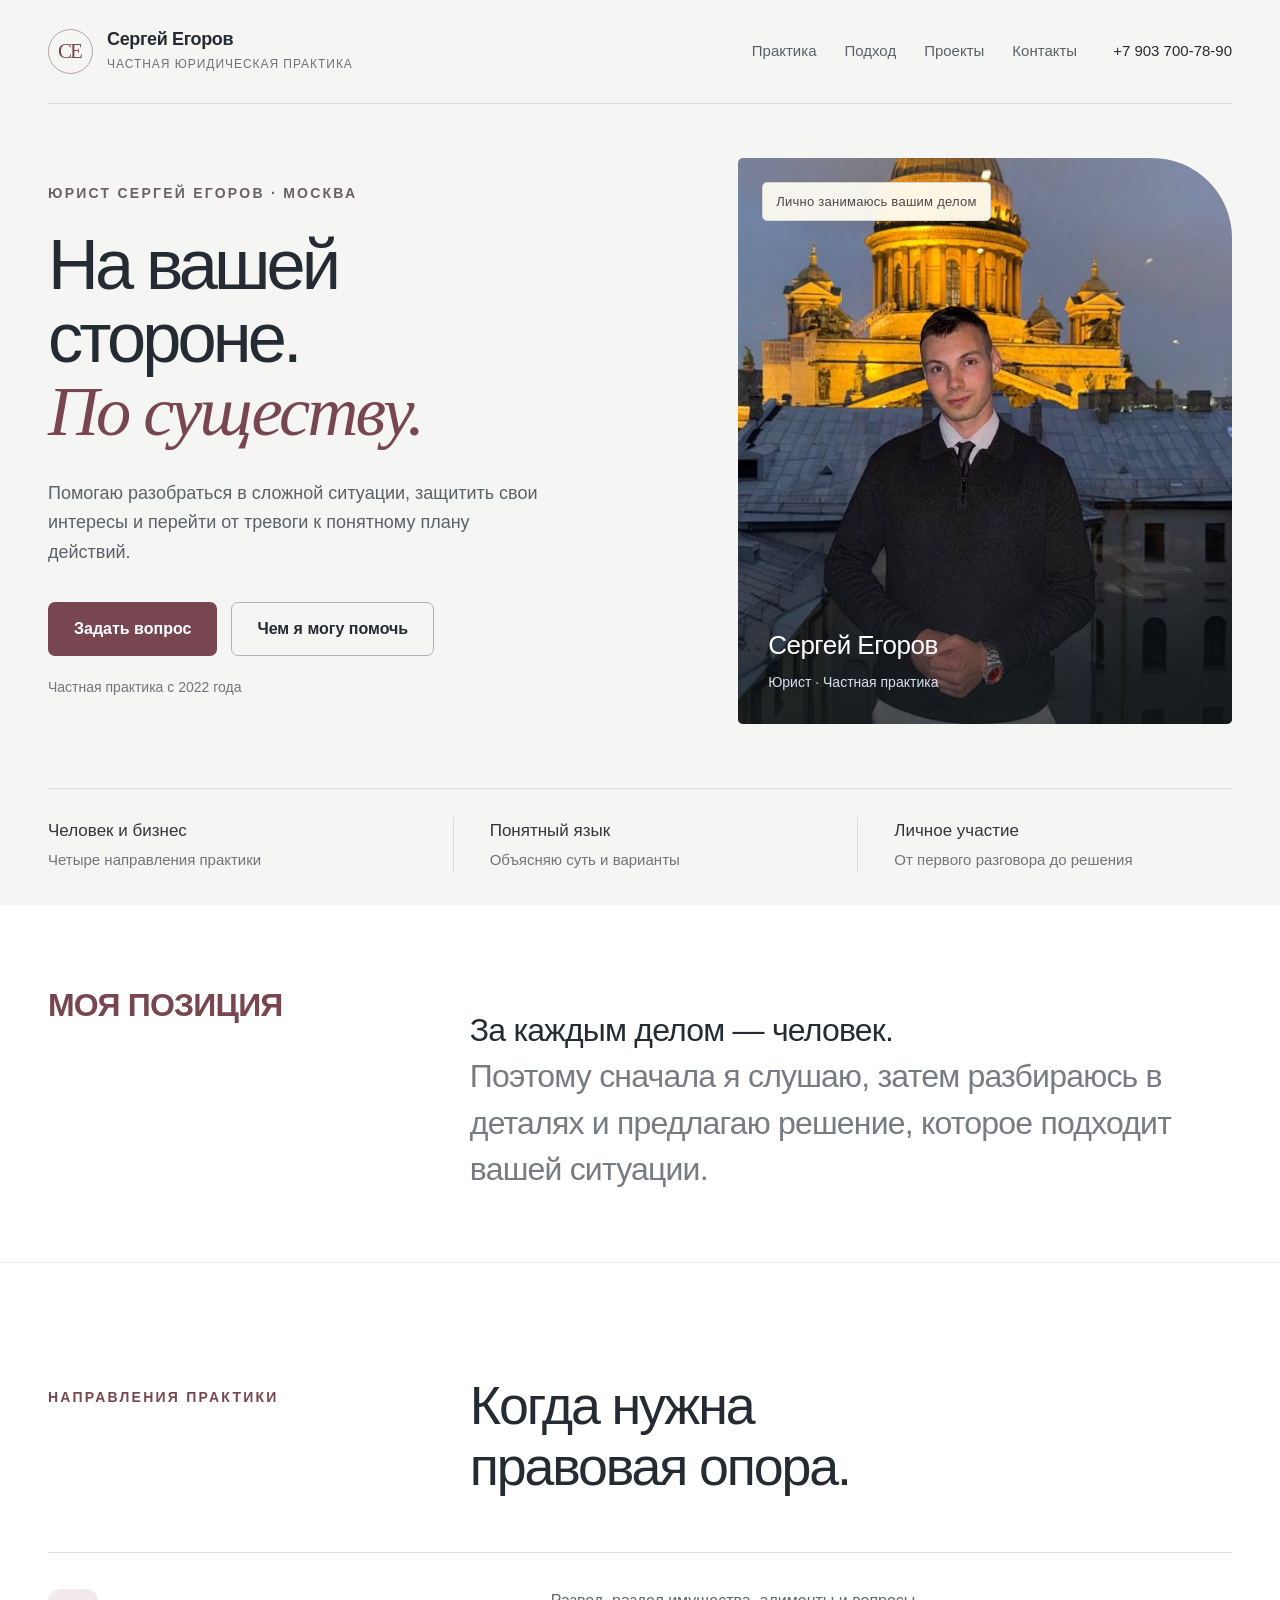
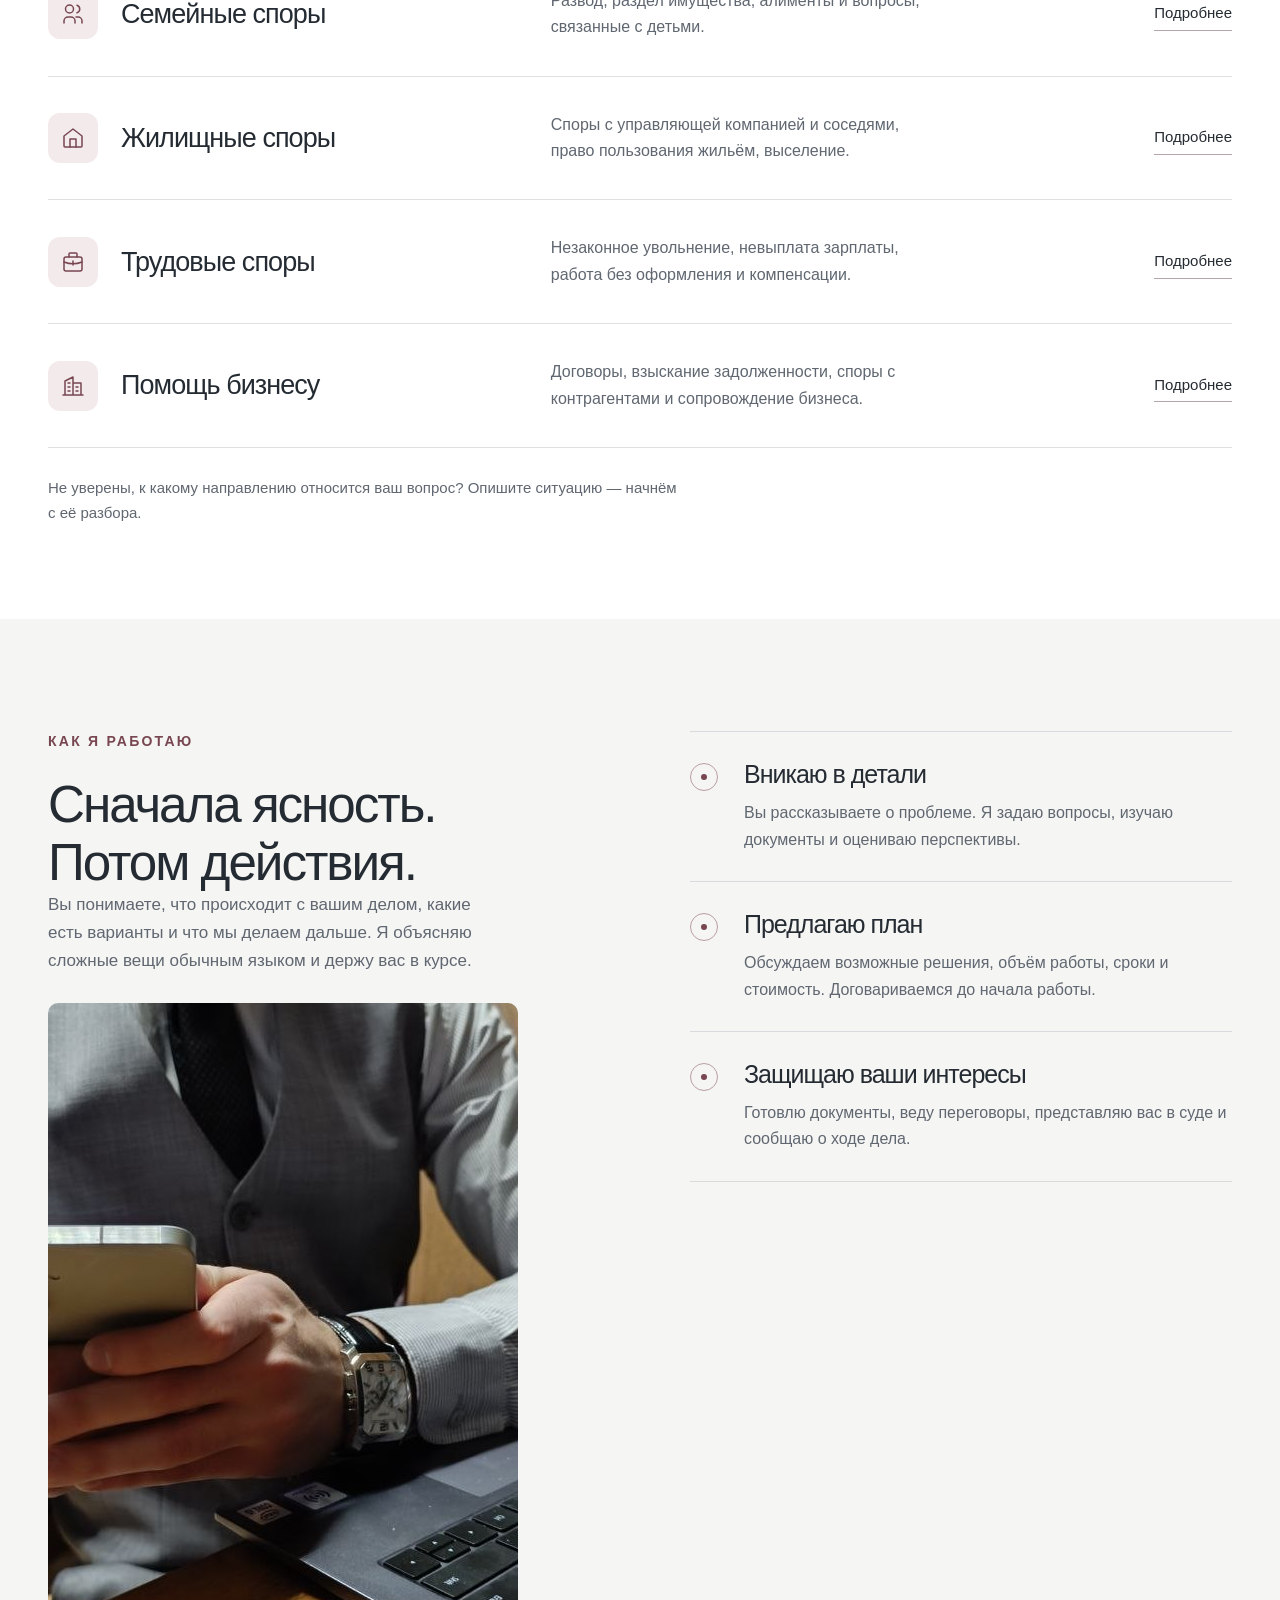
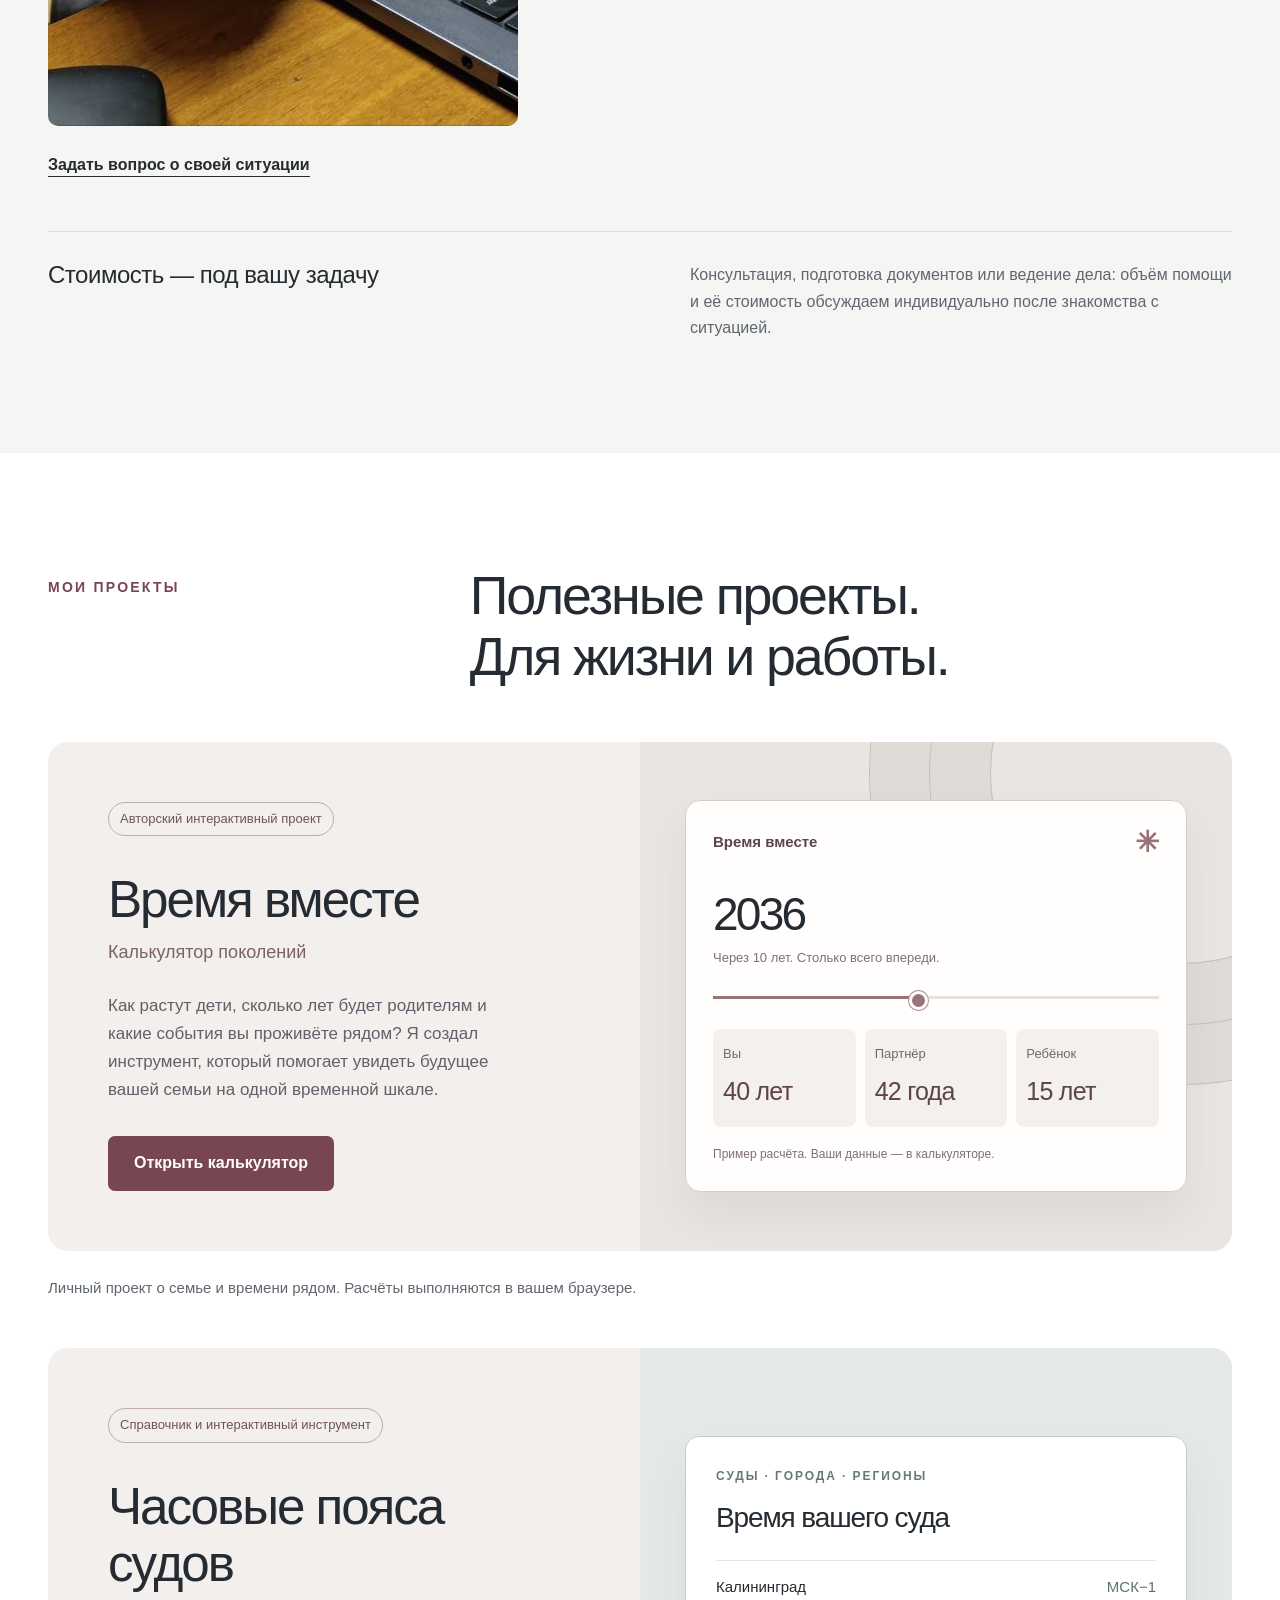
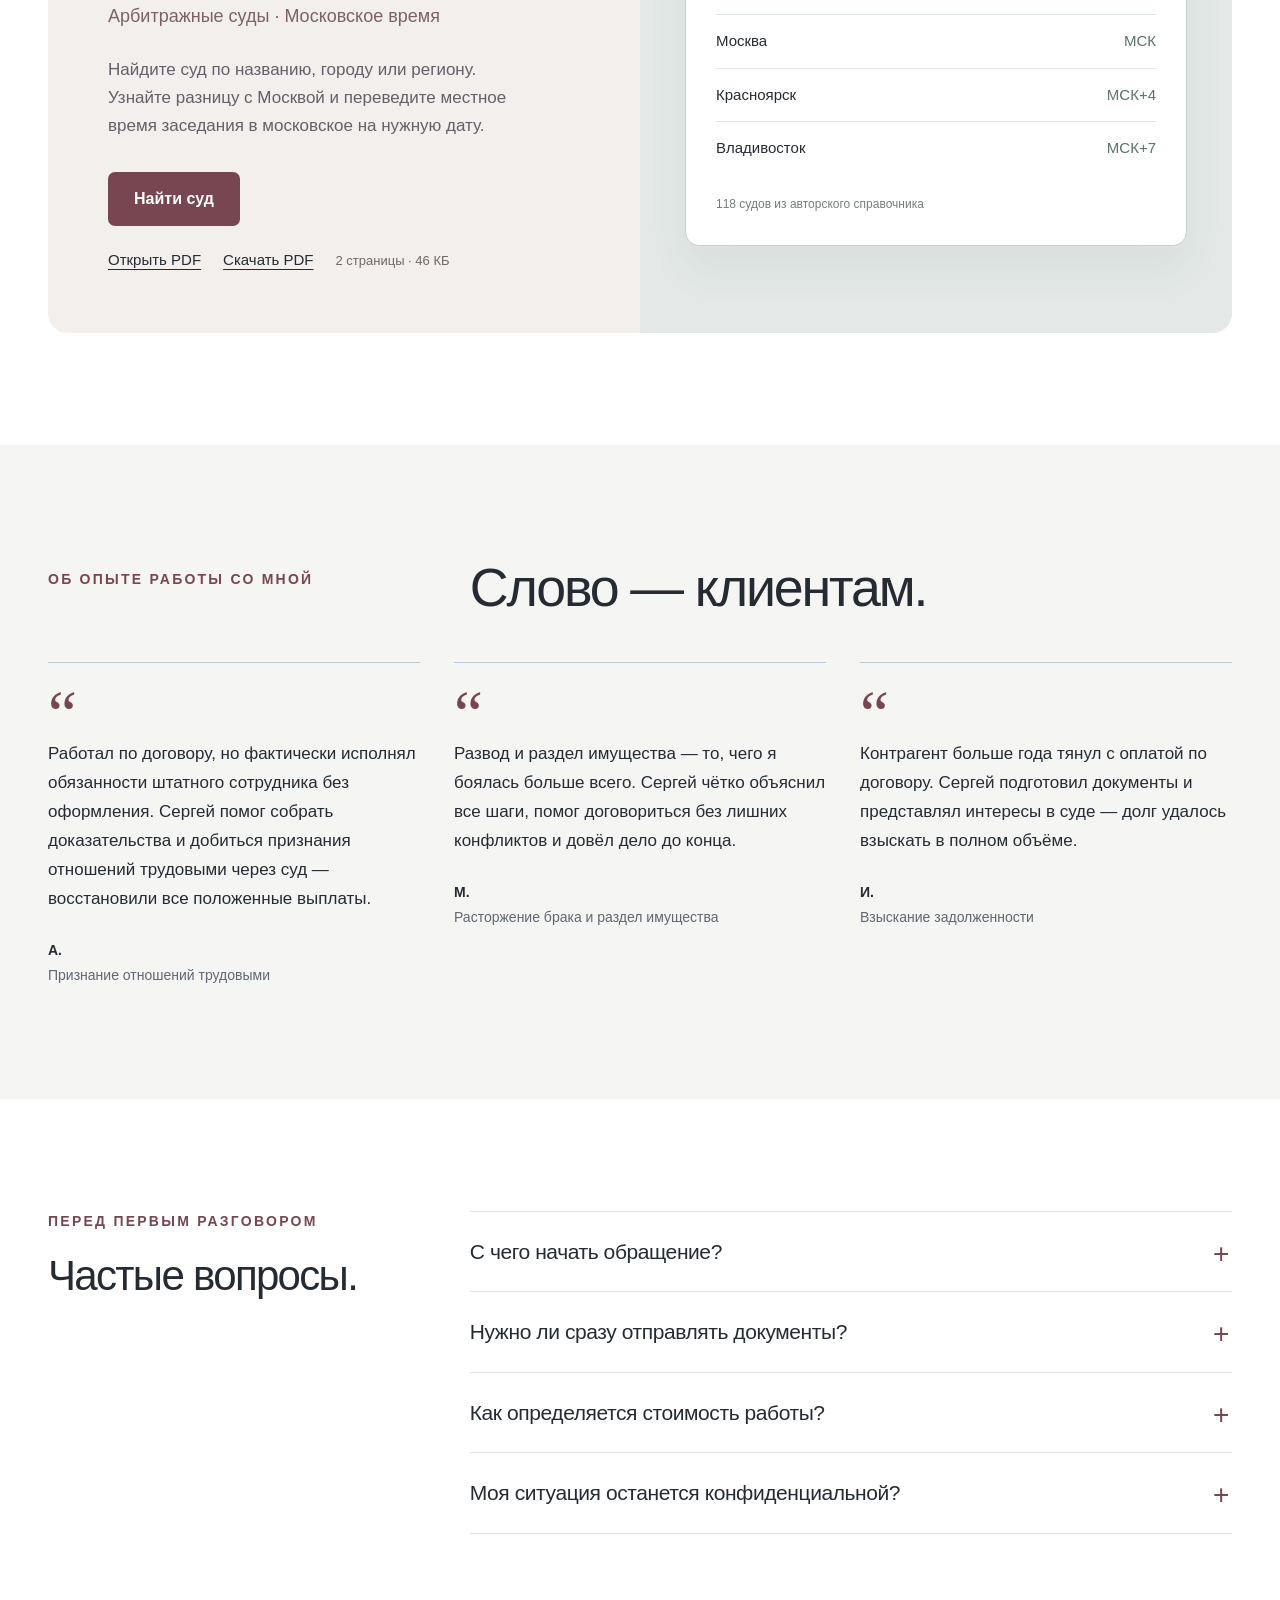
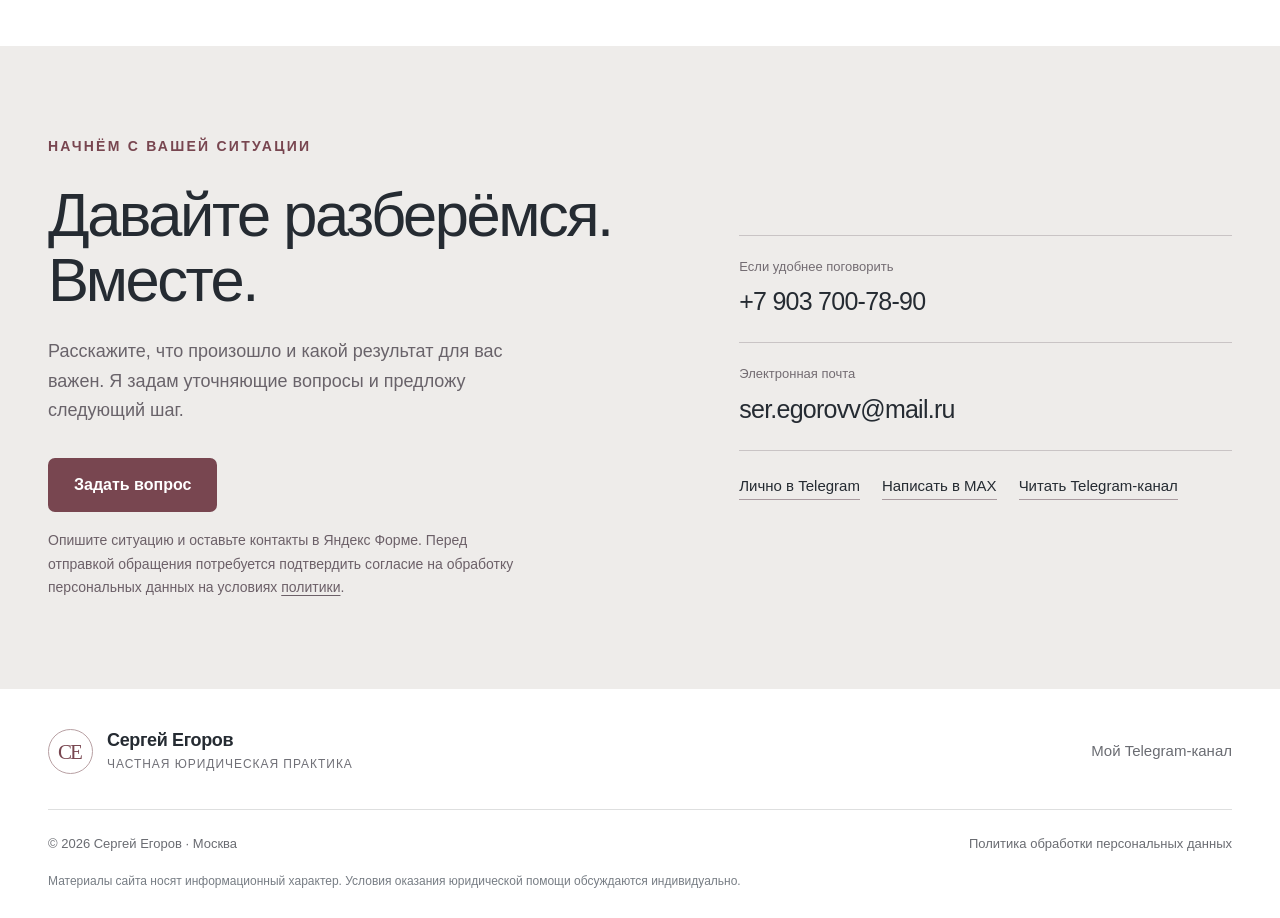
==== commit 608a9813: "Добавить форму обращений и справочник часовых поясов судов" ====
--- a/index.html
+++ b/index.html
@@ -59,7 +59,7 @@
 </h1>
 <p class="hero-description">Помогаю разобраться в сложной ситуации, защитить свои интересы и перейти от тревоги к понятному плану действий.</p>
 <div class="btn-row">
-<a class="btn btn-primary" href="https://t.me/sseregorovvv" target="_blank" rel="noopener noreferrer">Обсудить ситуацию</a>
+<a class="btn btn-primary" href="https://forms.yandex.ru/u/6a030946902902001d717bc7/" target="_blank" rel="noopener noreferrer">Задать вопрос</a>
 <a class="btn btn-outline" href="#services">Чем я могу помочь</a>
 </div>
 <p class="hero-note">Частная практика с 2022 года</p>
@@ -168,7 +168,7 @@
 <h2>Сначала ясность.<br>Потом действия.</h2>
 <p class="approach-intro">Вы понимаете, что происходит с вашим делом, какие есть варианты и что мы делаем дальше. Я объясняю сложные вещи обычным языком и держу вас в курсе.</p>
 <img class="approach-photo" src="assets/practice-desk.jpg" alt="За работой: телефон, ноутбук и книги" width="1280" height="723" loading="lazy">
-<a class="text-link" href="https://t.me/sseregorovvv" target="_blank" rel="noopener noreferrer">Рассказать о своей ситуации</a>
+<a class="text-link" href="https://forms.yandex.ru/u/6a030946902902001d717bc7/" target="_blank" rel="noopener noreferrer">Задать вопрос о своей ситуации</a>
 </div>
 <ol class="steps">
 <li>
@@ -207,7 +207,7 @@
 <div class="container">
 <div class="section-heading">
 <p class="eyebrow blue">Мои проекты</p>
-<h2>Есть вещи важнее<br>любого спора.</h2>
+<h2>Полезные проекты.<br>Для жизни и работы.</h2>
 </div>
 <article class="project-card">
 <div class="project-copy">
@@ -240,6 +240,27 @@
 </div>
 </article>
 <p class="project-foot">Личный проект о семье и времени рядом. Расчёты выполняются в вашем браузере.</p>
+<article class="project-card court-project">
+  <div class="project-copy">
+    <span class="project-tag">Справочник и интерактивный инструмент</span>
+    <h3>Часовые пояса судов</h3>
+    <p class="project-subtitle">Арбитражные суды · Московское время</p>
+    <p>Найдите суд по названию, городу или региону. Узнайте разницу с Москвой и переведите местное время заседания в московское на нужную дату.</p>
+    <a class="btn btn-primary" href="court-timezones.html">Найти суд</a>
+    <div class="project-file-links"><a href="materials/arbitration-courts-timezones.pdf" target="_blank" rel="noopener noreferrer">Открыть PDF</a><a href="materials/arbitration-courts-timezones.pdf" download>Скачать PDF</a><span>2 страницы · 46 КБ</span></div>
+  </div>
+  <div class="project-visual court-project-visual">
+    <div class="court-project-preview">
+      <p class="eyebrow">Суды · Города · Регионы</p>
+      <h4>Время вашего суда</h4>
+      <div><span>Калининград</span><strong>МСК−1</strong></div>
+      <div><span>Москва</span><strong>МСК</strong></div>
+      <div><span>Красноярск</span><strong>МСК+4</strong></div>
+      <div><span>Владивосток</span><strong>МСК+7</strong></div>
+      <p class="court-project-meta">118 судов из авторского справочника</p>
+    </div>
+  </div>
+</article>
 </div>
 </section>
 <section class="section reviews">
@@ -279,7 +300,7 @@
 <div>
 <details>
 <summary>С чего начать обращение?</summary>
-<p>Напишите мне в Telegram, MAX или на электронную почту. Коротко расскажите, что случилось, кто участвует в споре и какого результата вы хотите. Я уточню детали и предложу следующий шаг.</p>
+<p>Нажмите «Задать вопрос» и заполните Яндекс Форму: коротко расскажите, что случилось, и оставьте контакты для ответа. Если удобнее общаться напрямую, напишите мне лично в Telegram, MAX или на электронную почту.</p>
 </details>
 <details>
 <summary>Нужно ли сразу отправлять документы?</summary>
@@ -302,7 +323,8 @@
 <p class="eyebrow">Начнём с вашей ситуации</p>
 <h2>Давайте разберёмся.<br>Вместе.</h2>
 <p class="contact-description">Расскажите, что произошло и какой результат для вас важен. Я задам уточняющие вопросы и предложу следующий шаг.</p>
-<a class="btn btn-light" href="https://t.me/sseregorovvv" target="_blank" rel="noopener noreferrer">Написать в Telegram</a>
+<a class="btn btn-light" href="https://forms.yandex.ru/u/6a030946902902001d717bc7/" target="_blank" rel="noopener noreferrer">Задать вопрос</a>
+<p class="contact-form-note">Опишите ситуацию и оставьте контакты в Яндекс Форме. Перед отправкой обращения потребуется подтвердить согласие на обработку персональных данных на условиях <a href="privacy-policy.html">политики</a>.</p>
 </div>
 <div>
 <div class="contact-detail">
@@ -314,6 +336,7 @@
 <a href="mailto:ser.egorovv@mail.ru">ser.egorovv@mail.ru</a>
 </div>
 <div class="contact-channels">
+<a href="https://t.me/sseregorovvv" target="_blank" rel="noopener noreferrer">Лично в Telegram</a>
 <a href="https://max.ru/u/f9LHodD0cOLhNkws-c3oZKPmQeLwNkga0IxYN0AjSzu6DAfqa5vbLfKGgpU" target="_blank" rel="noopener noreferrer">Написать в MAX</a>
 <a href="https://t.me/esslawyer" target="_blank" rel="noopener noreferrer">Читать Telegram-канал</a>
 </div>
--- a/assets/styles.css
+++ b/assets/styles.css
@@ -1855,3 +1855,20 @@
 }
 
 }
+
+/* Question form and practical materials. */
+.contact-form-note { margin-top: 17px; max-width: 480px; color: #6c6068; font-size: 14px; line-height: 1.65; }
+.contact-form-note a { text-underline-offset: 3px; }
+.court-project { margin-top: 48px; }
+.project-file-links { display: flex; gap: 13px 22px; flex-wrap: wrap; align-items: center; margin-top: 22px; }
+.project-file-links a { font-size: 15px; text-underline-offset: 4px; }
+.project-file-links span { font-size: 13px; color: #70666b; }
+.court-project-visual { background: #e4e9e8; }
+.court-project-visual:before { display: none; }
+.court-project-preview { width: 100%; padding: 30px; border: 1px solid #c6cfcd; border-radius: 14px; background: #fff; box-shadow: 0 24px 40px #334c4610; position: relative; }
+.court-project-preview .eyebrow { color: #667a74; font-size: 12px; }
+.court-project-preview h4 { margin: 16px 0 26px; font-size: 28px; font-weight: 500; letter-spacing: -.04em; line-height: 1.2; }
+.court-project-preview > div { display: flex; align-items: center; justify-content: space-between; gap: 15px; padding: 14px 0; border-top: 1px solid #e0e6e3; font-size: 15px; }
+.court-project-preview > div strong { color: #5a7269; font-weight: 500; white-space: nowrap; }
+.court-project-preview .court-project-meta { margin-top: 20px; font-size: 12px; color: #718079; }
+@media (max-width: 640px) { .court-project { margin-top: 32px; } .court-project-preview { padding: 25px; } .court-project .project-copy h3 { font-size: 38px; } .contact-form-note { font-size: 13px; } }
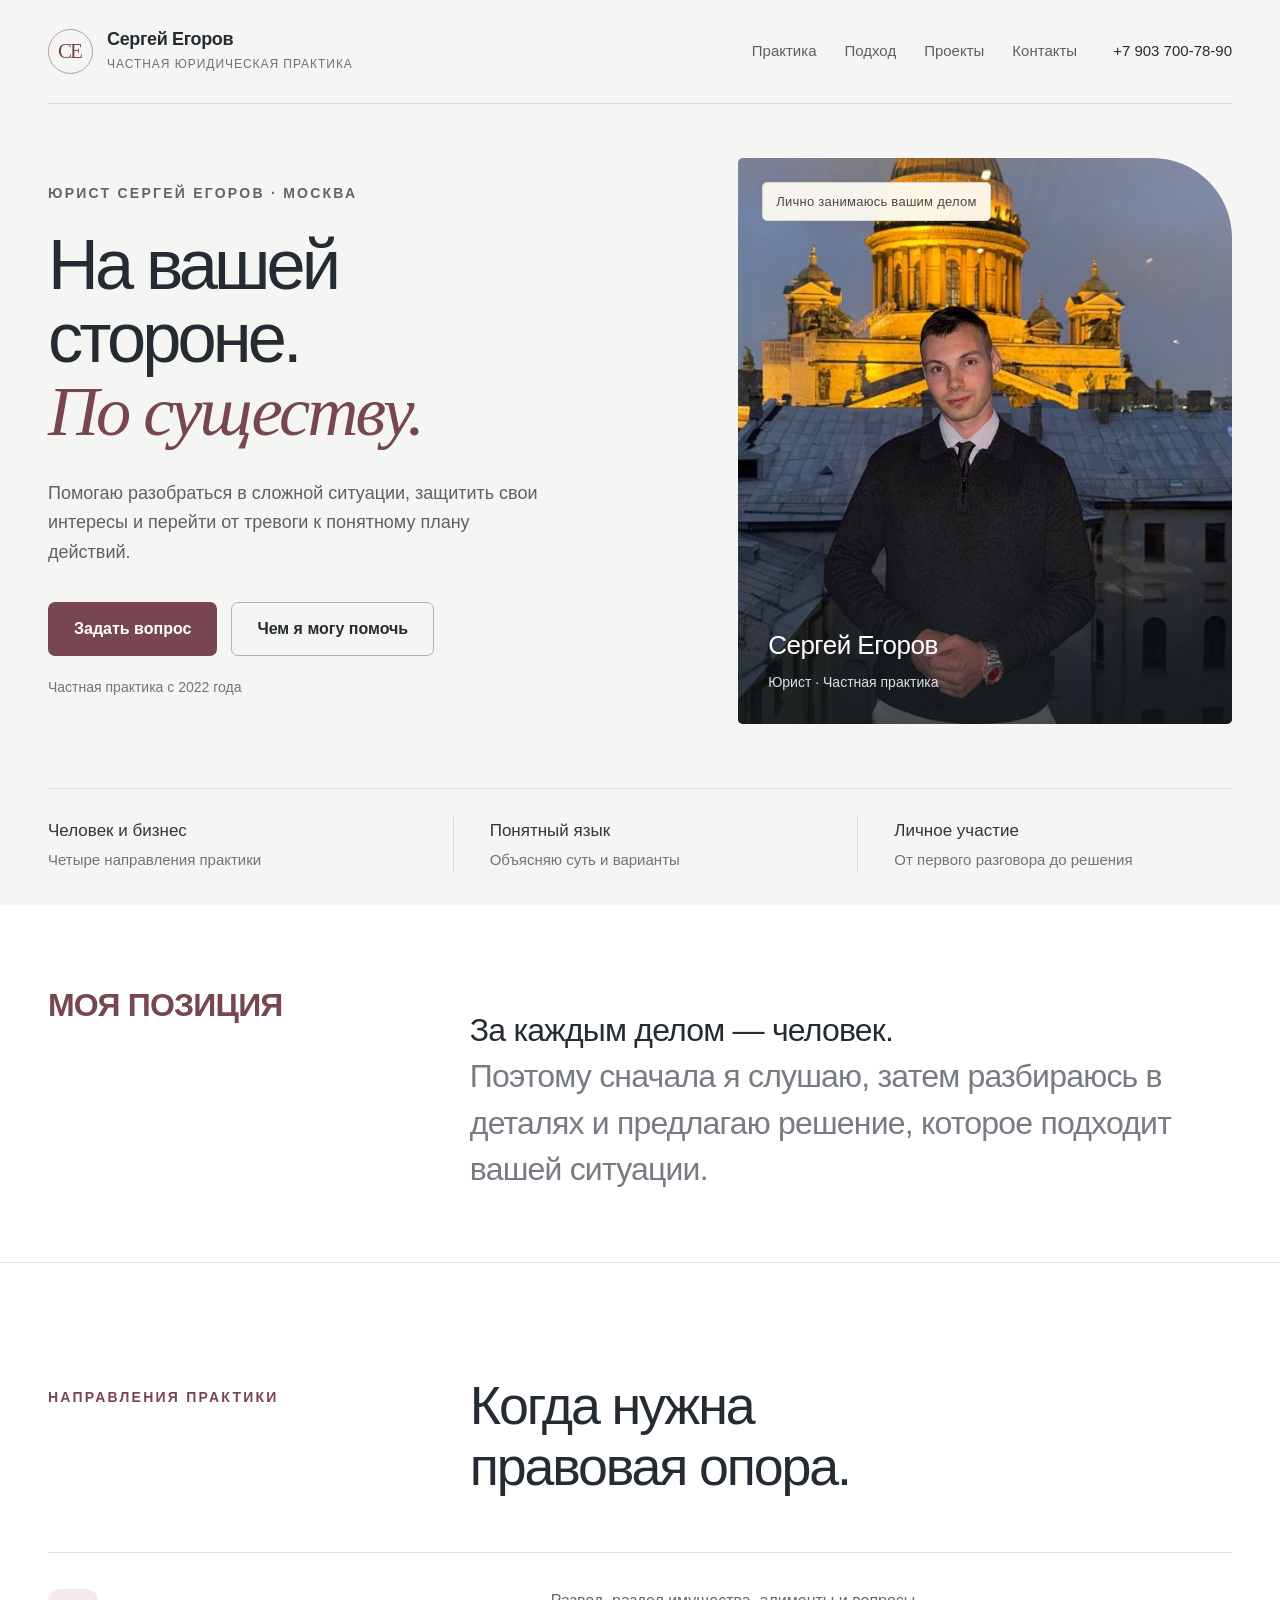
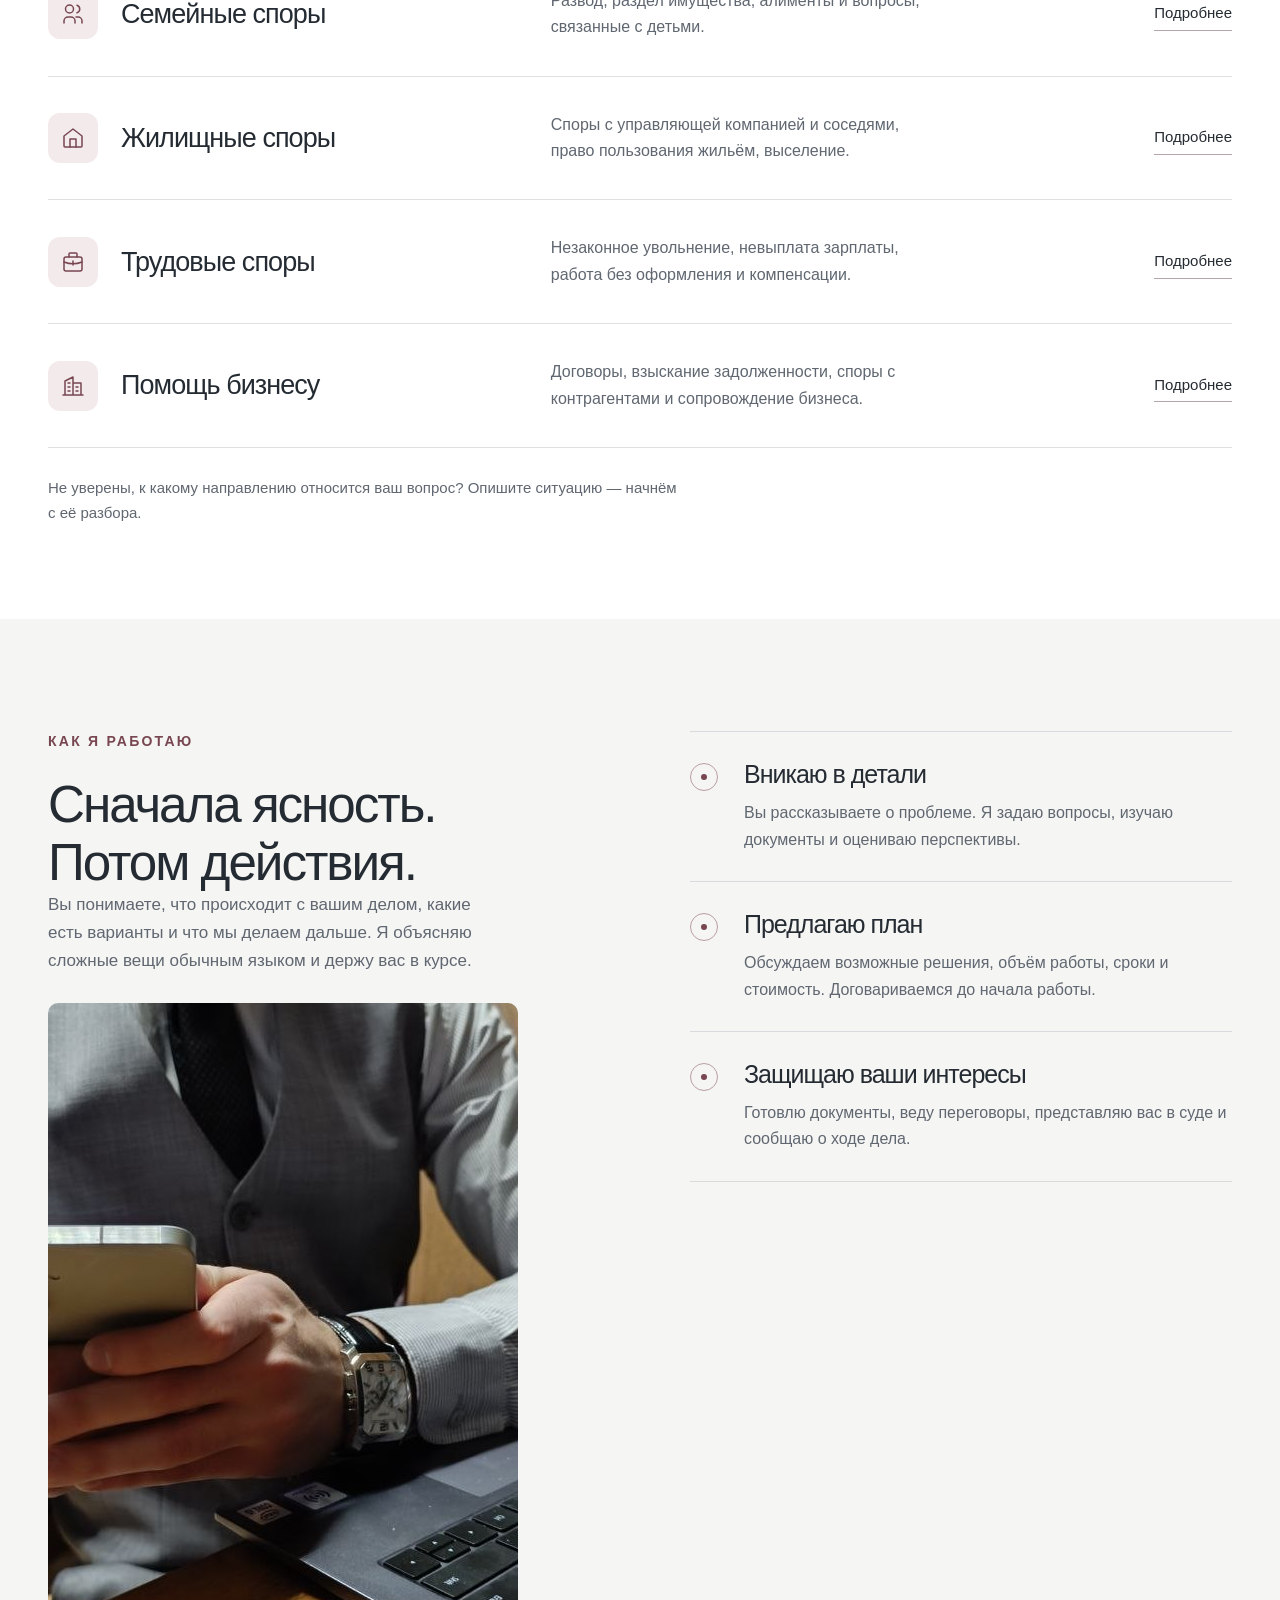
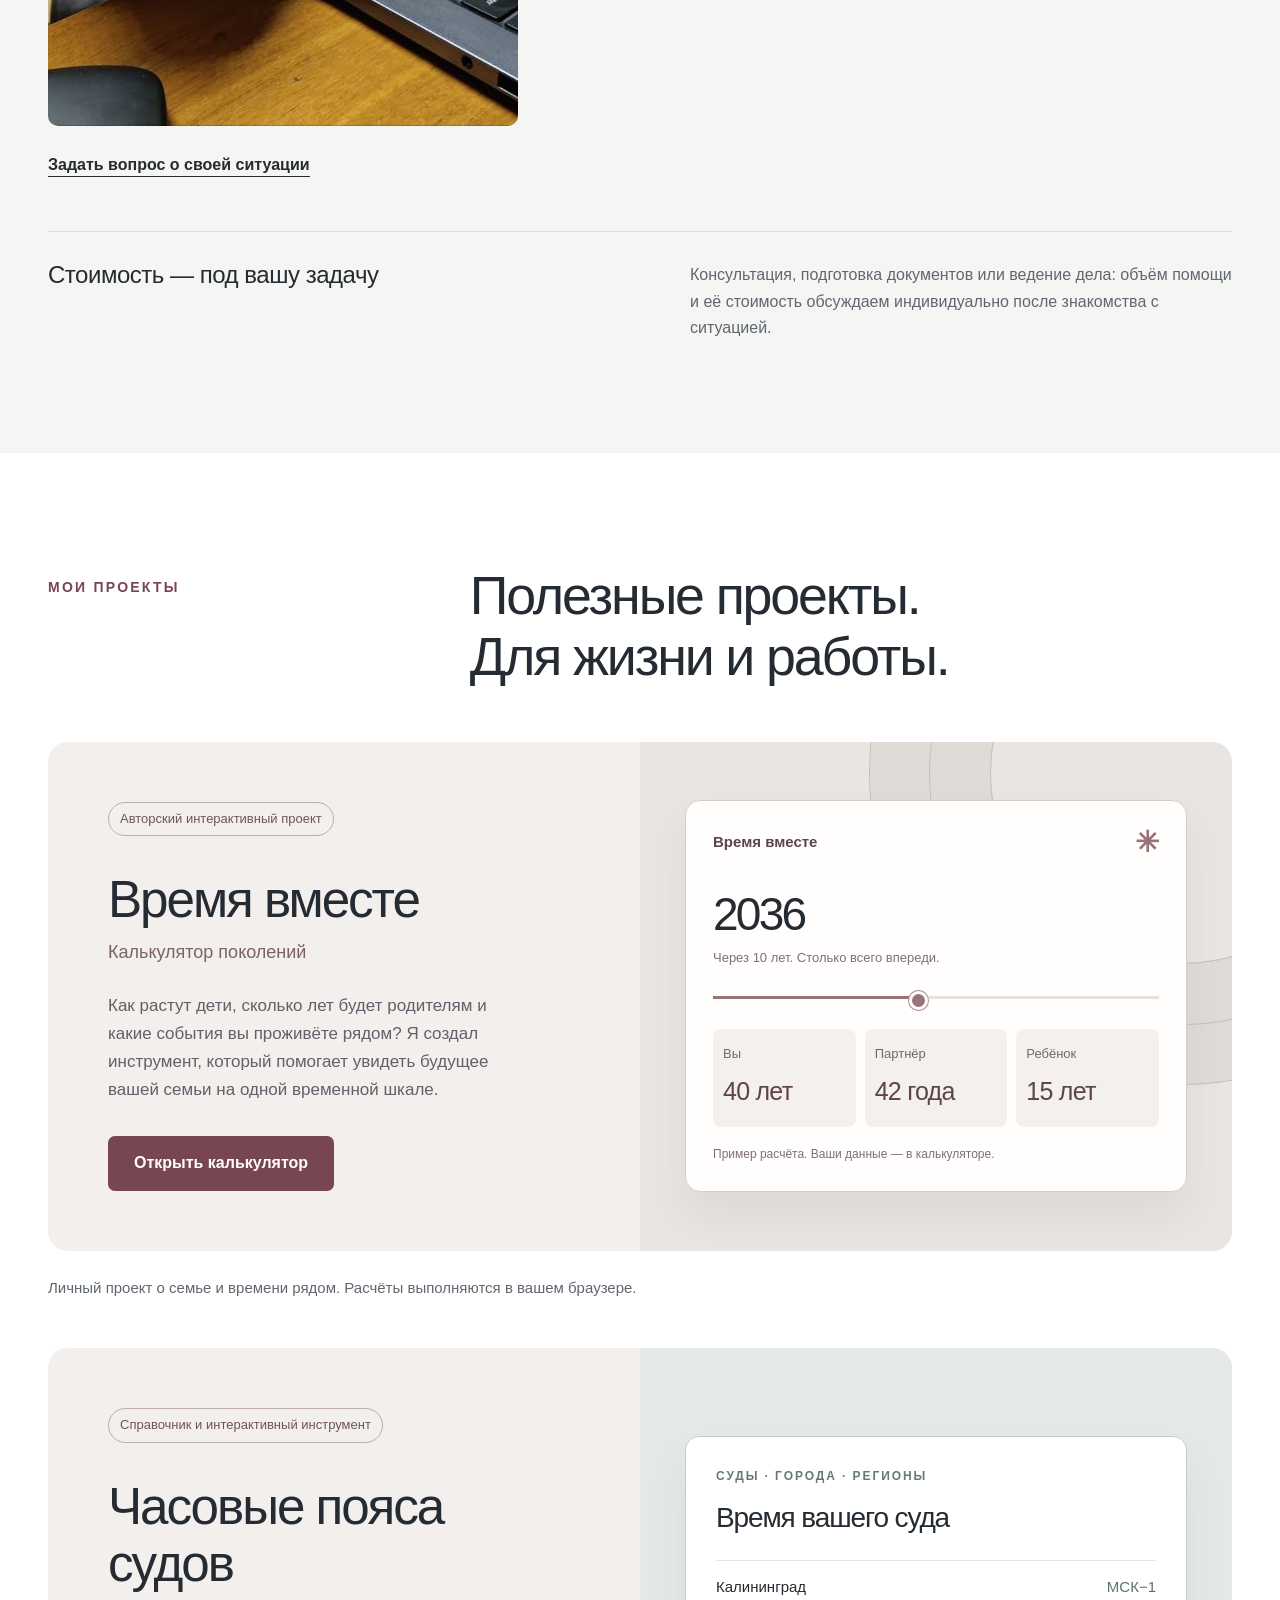
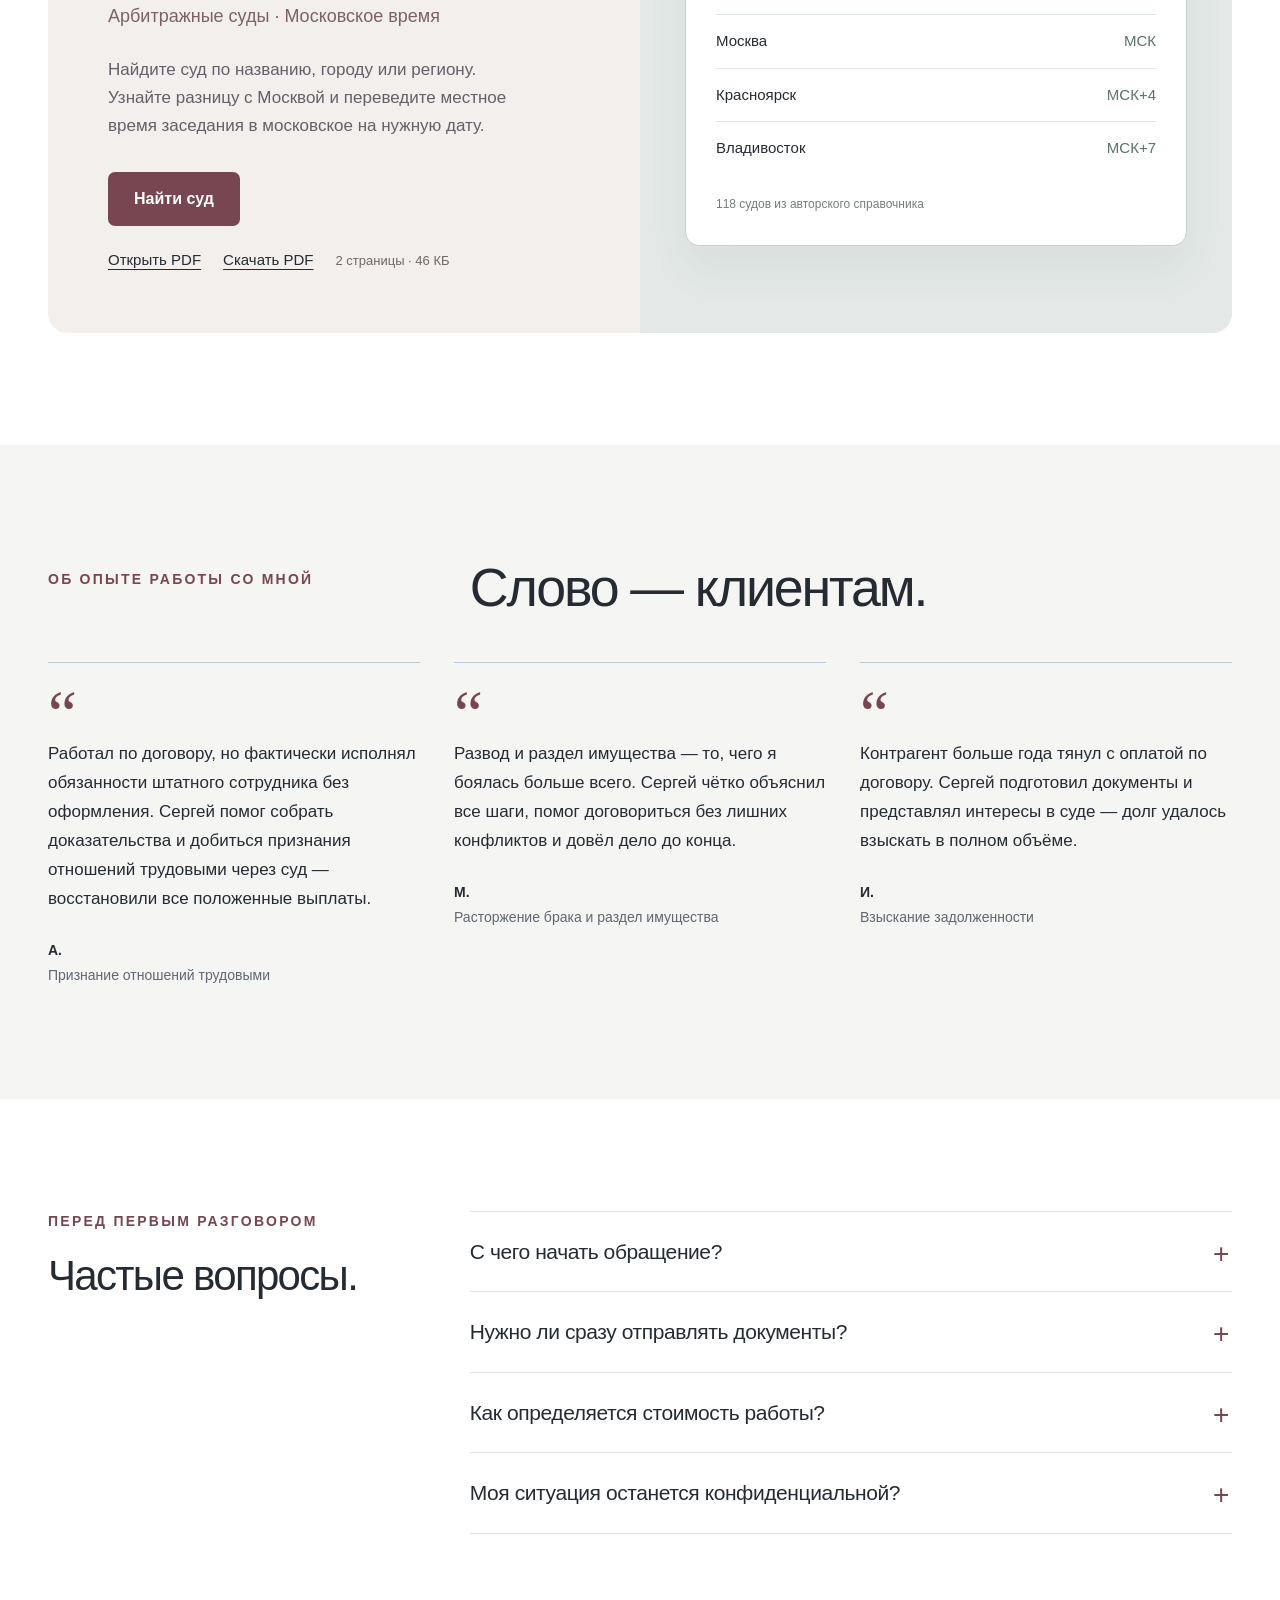
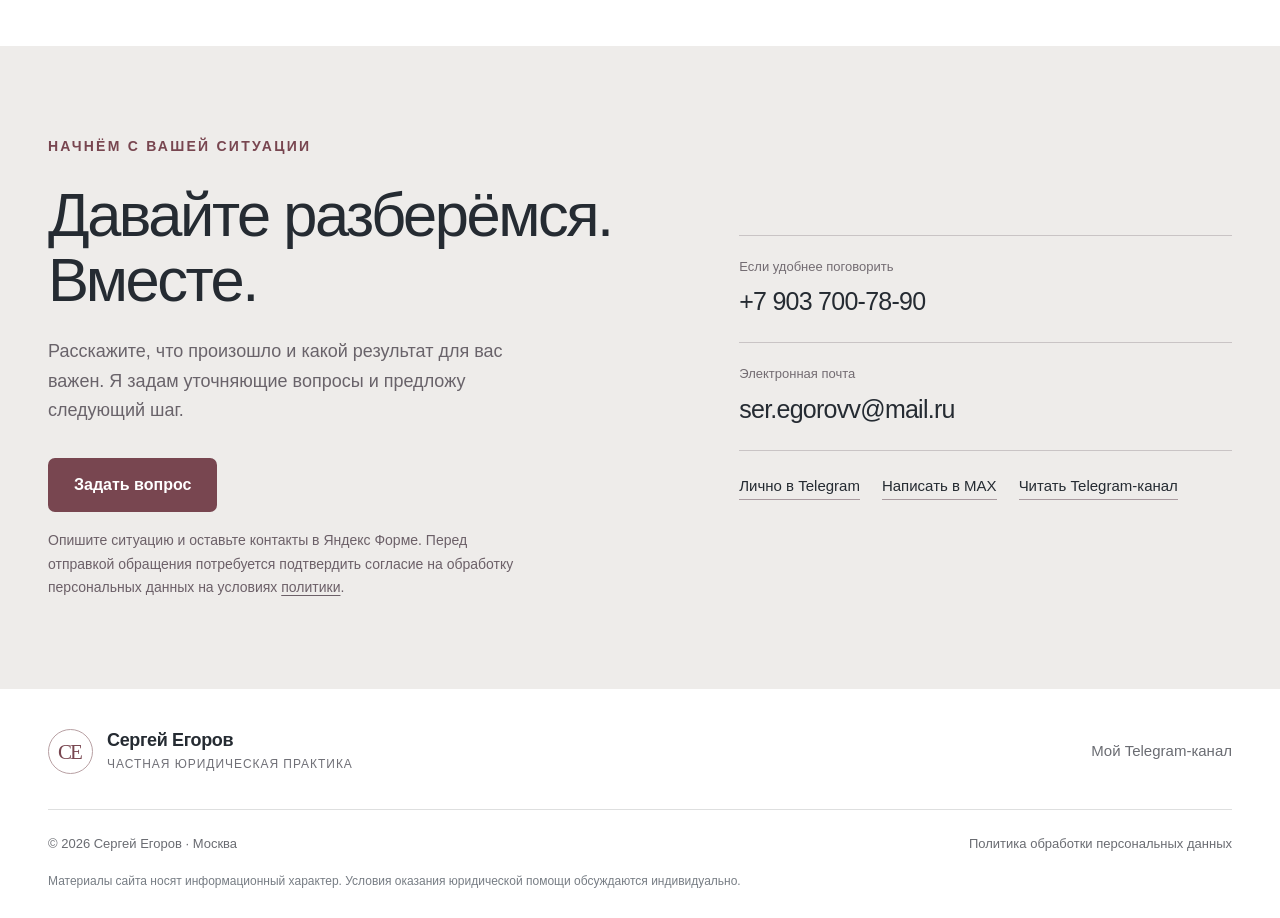
==== commit e07e31bd: "Подключить метрику и настроить индексацию" ====
--- a/index.html
+++ b/index.html
@@ -4,6 +4,7 @@
 <meta charset="UTF-8">
 <meta name="viewport" content="width=device-width,initial-scale=1">
 <meta name="theme-color" content="#f5f5f4">
+<link rel="canonical" href="https://esslaw.ru/">
 <title>Сергей Егоров — юрист в Москве | Частная практика</title>
 <meta name="description" content="Семейные, жилищные и трудовые споры, помощь бизнесу. Юрист Сергей Егоров: понятный план действий и личное участие в вашем деле. Частная практика с 2022 года.">
 <meta property="og:type" content="website">
@@ -14,12 +15,27 @@
 <link rel="stylesheet" href="assets/styles.css">
 <script src="assets/site.js" defer>
 </script>
+<!-- Yandex.Metrika counter -->
+<script type="text/javascript">
+    (function(m,e,t,r,i,k,a){
+        m[i]=m[i]||function(){(m[i].a=m[i].a||[]).push(arguments)};
+        m[i].l=1*new Date();
+        for (var j = 0; j < document.scripts.length; j++) {if (document.scripts[j].src === r) { return; }}
+        k=e.createElement(t),a=e.getElementsByTagName(t)[0],k.async=1,k.src=r,a.parentNode.insertBefore(k,a)
+    })(window, document,'script','https://mc.yandex.ru/metrika/tag.js?id=114683680', 'ym');
+
+    ym(114683680, 'init', {ssr:true, webvisor:true, clickmap:true, ecommerce:"dataLayer", referrer: document.referrer, url: location.href, accurateTrackBounce:true, trackLinks:true});
+</script>
+<!-- /Yandex.Metrika counter -->
+<meta name="yandex-verification" content="fe4b0b8e9d11ae65" />
+<meta name="yandex-verification" content="b3904f1d79abc254" />
 </head>
 <body>
+<noscript><div><img src="https://mc.yandex.ru/watch/114683680" style="position:absolute; left:-9999px;" alt="" /></div></noscript>
 <a class="skip-link" href="#main">Перейти к содержанию</a>
 <header class="site-header">
 <div class="container header-inner">
-<a class="brand" href="index.html" aria-label="Сергей Егоров — главная">
+<a class="brand" href="/" aria-label="Сергей Егоров — главная">
 <span class="brand-mark" aria-hidden="true">СЕ</span>
 <span>
 <span class="brand-name">Сергей Егоров</span>
@@ -347,7 +363,7 @@
 <footer class="footer">
 <div class="container">
 <div class="footer-top">
-<a class="brand" href="index.html">
+<a class="brand" href="/">
 <span class="brand-mark" aria-hidden="true">СЕ</span>
 <span>
 <span class="brand-name">Сергей Егоров</span>
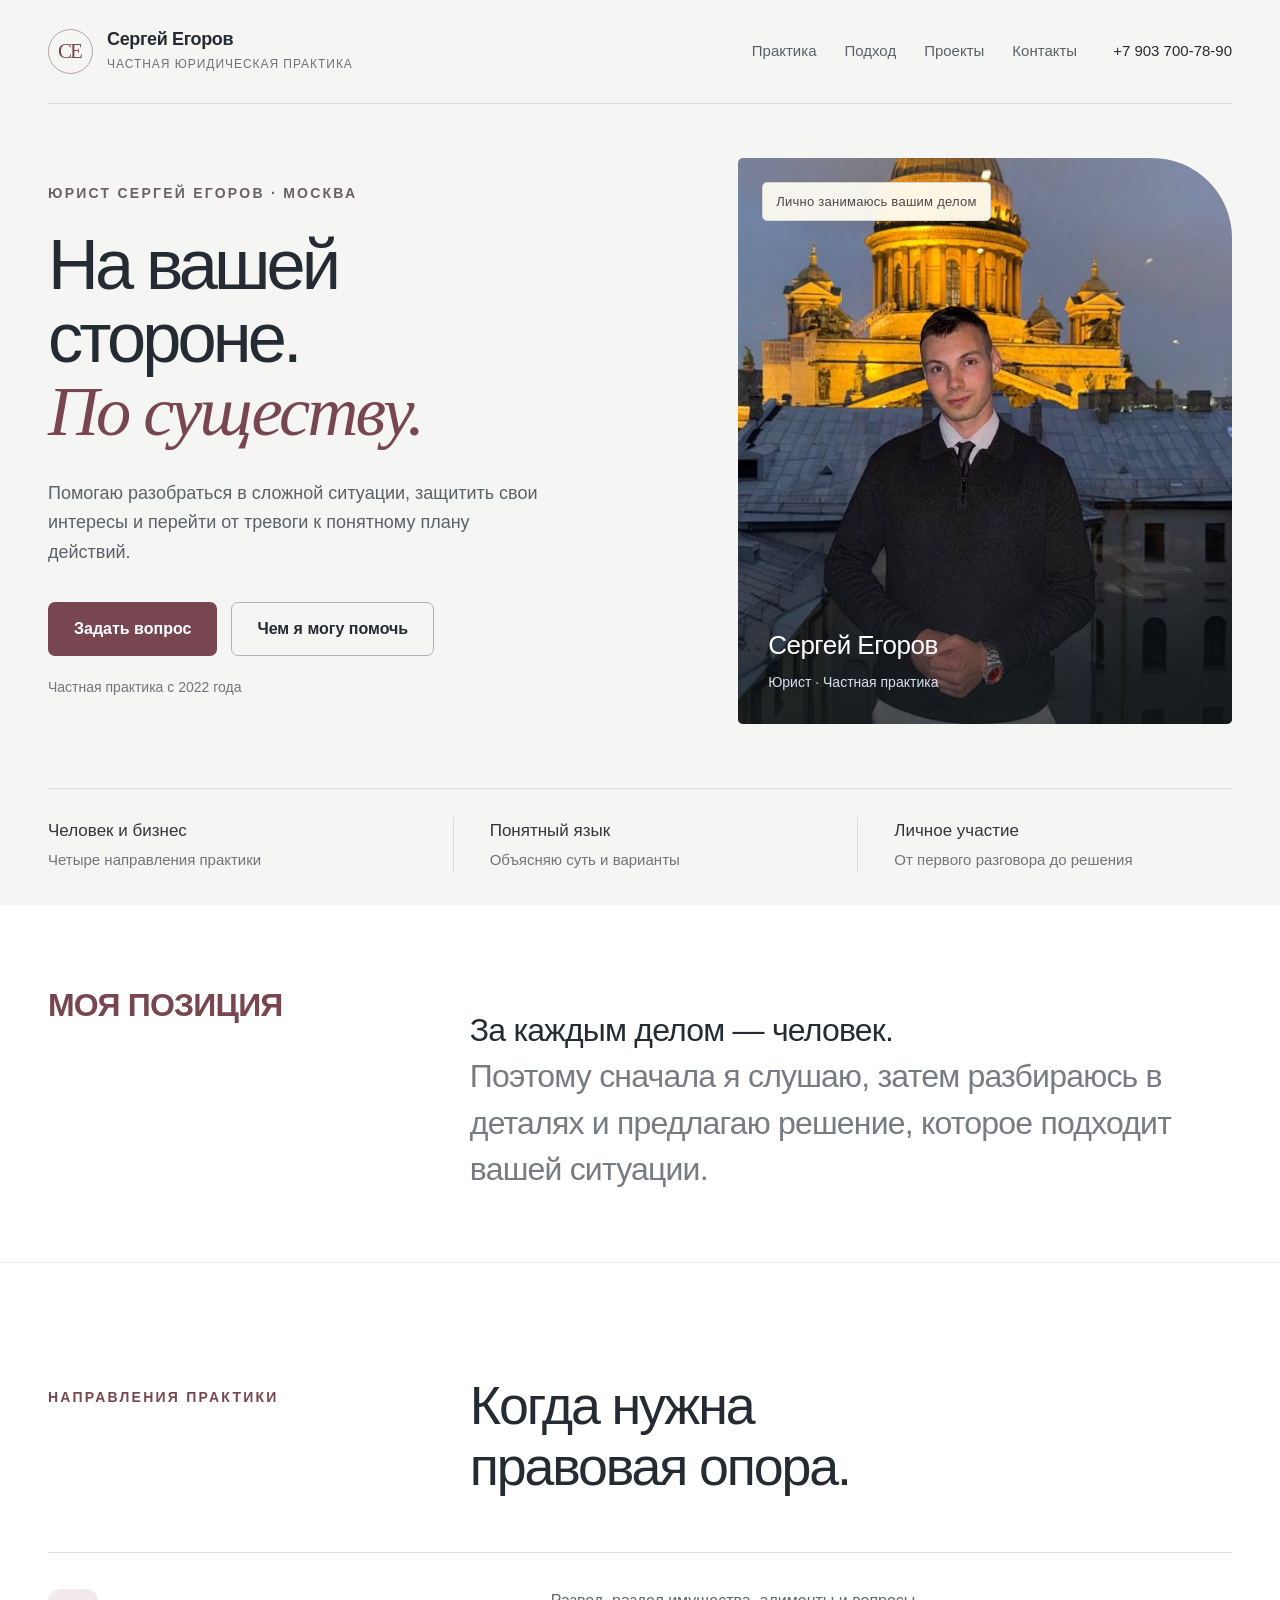
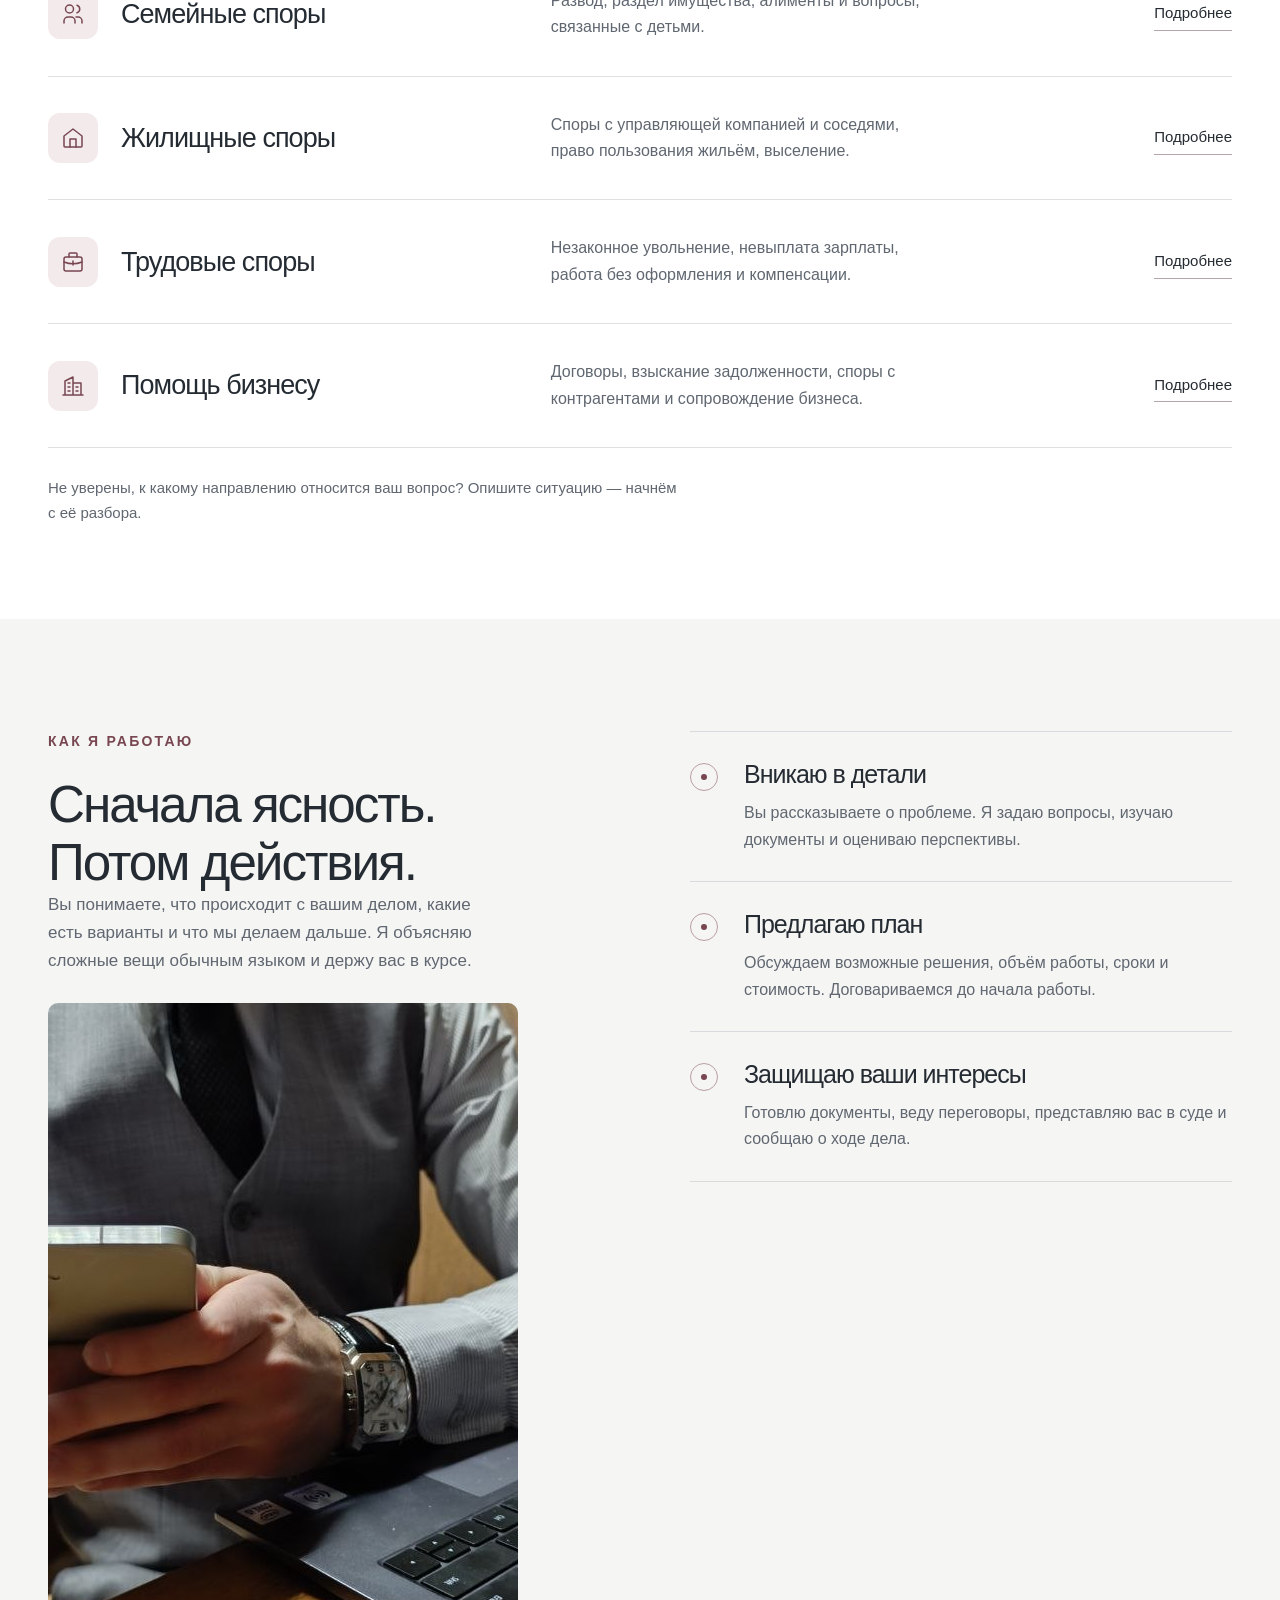
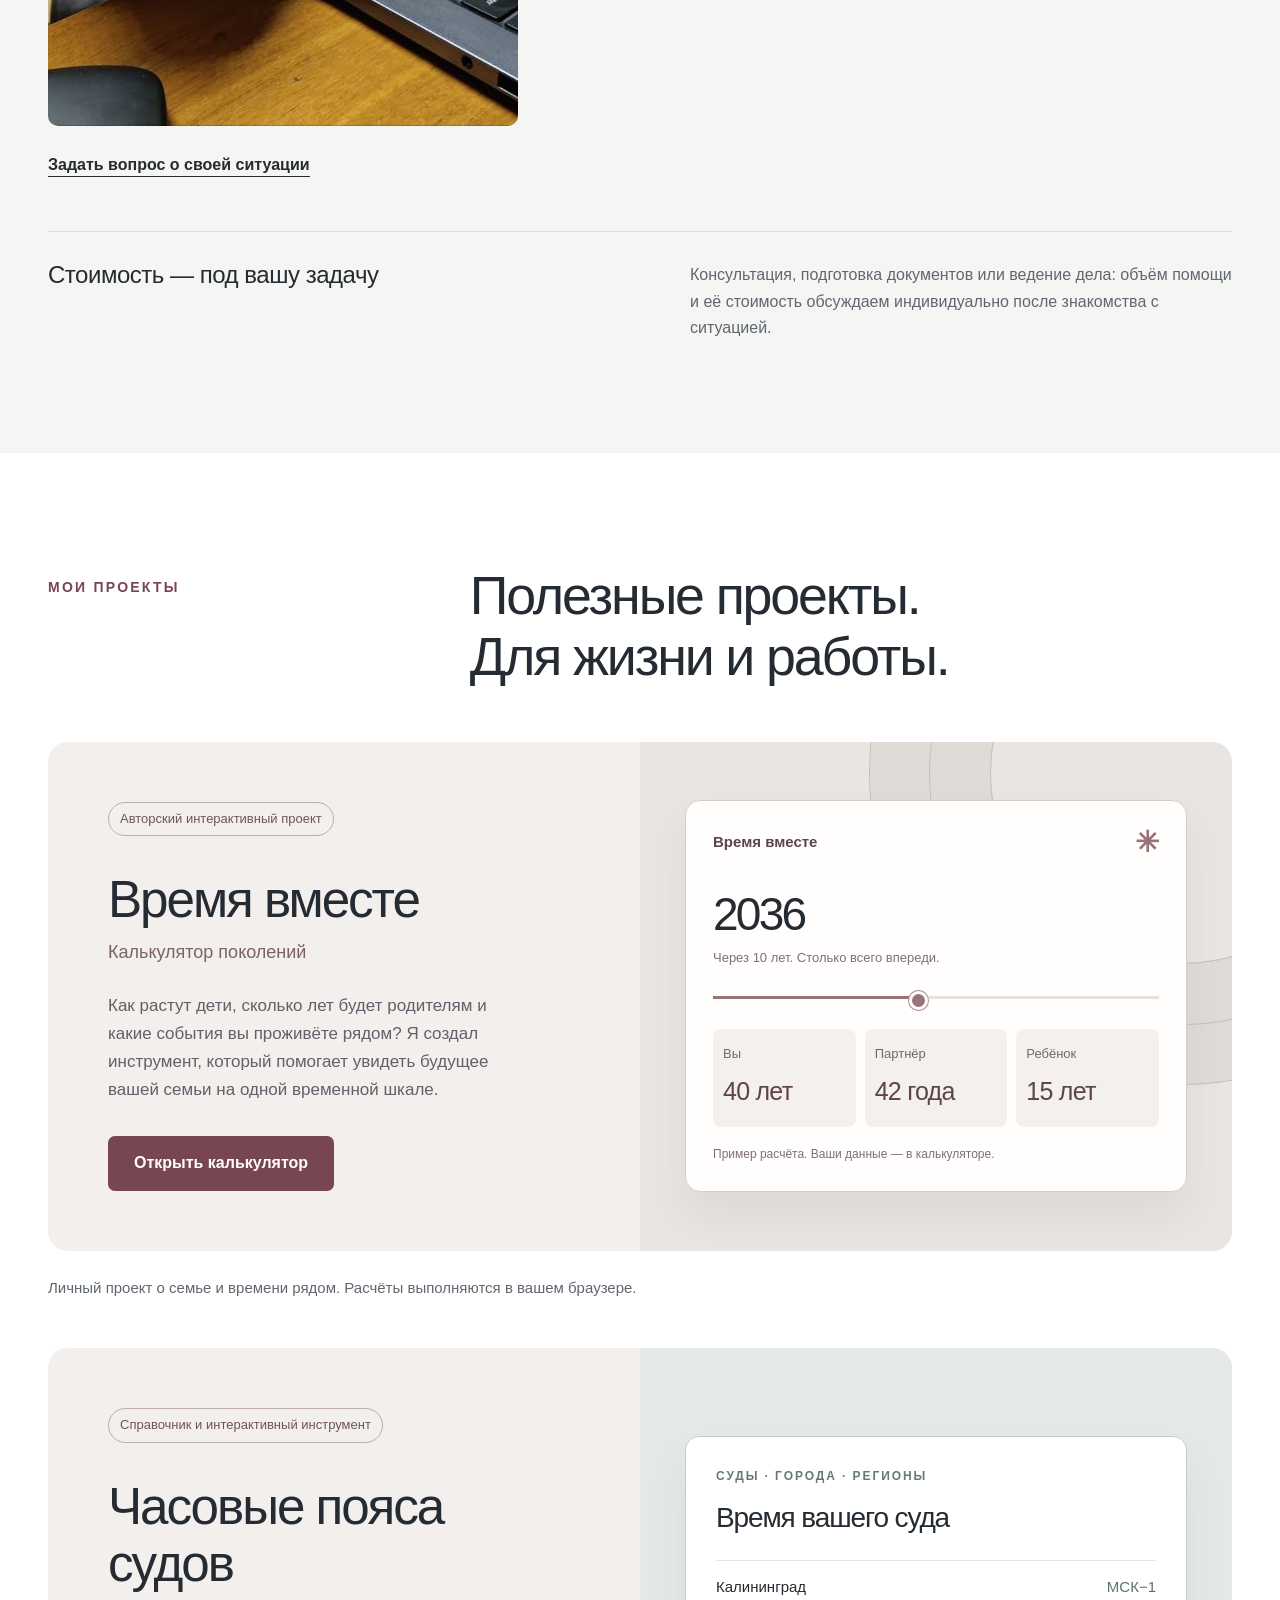
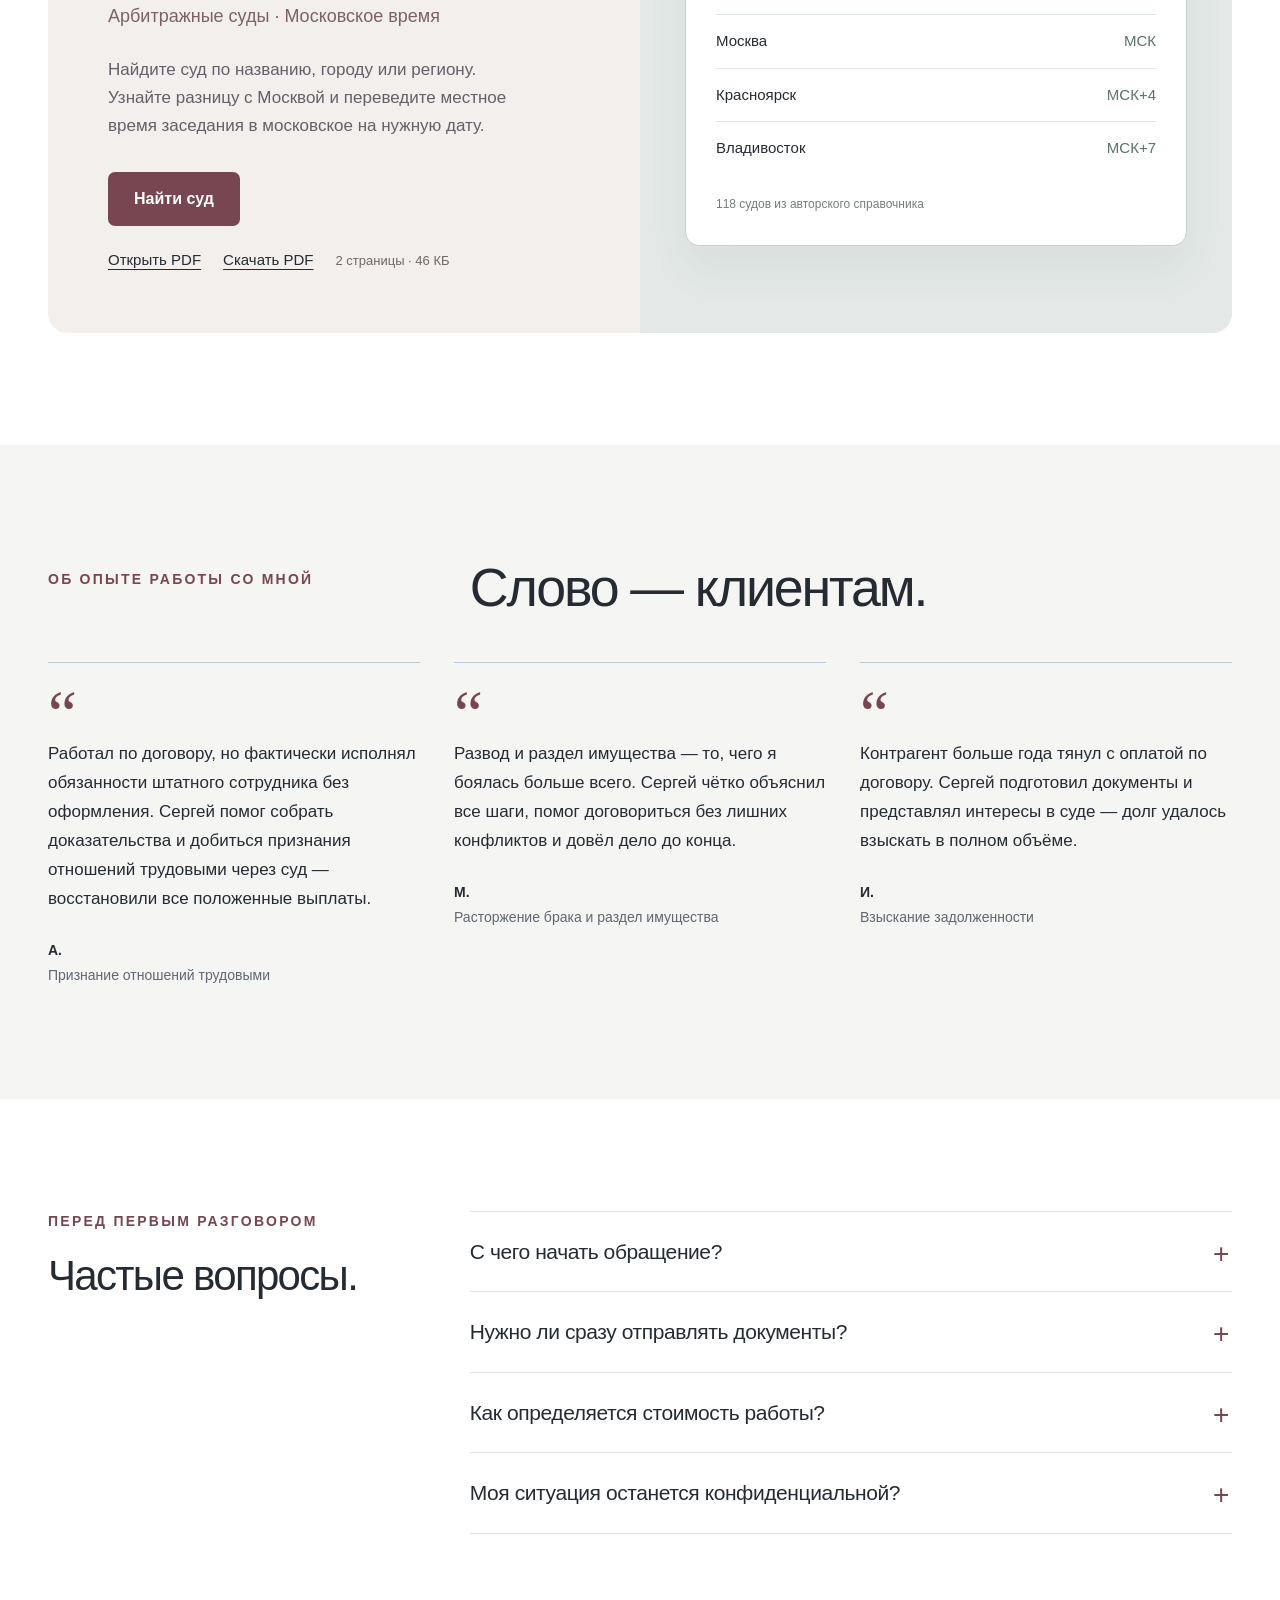
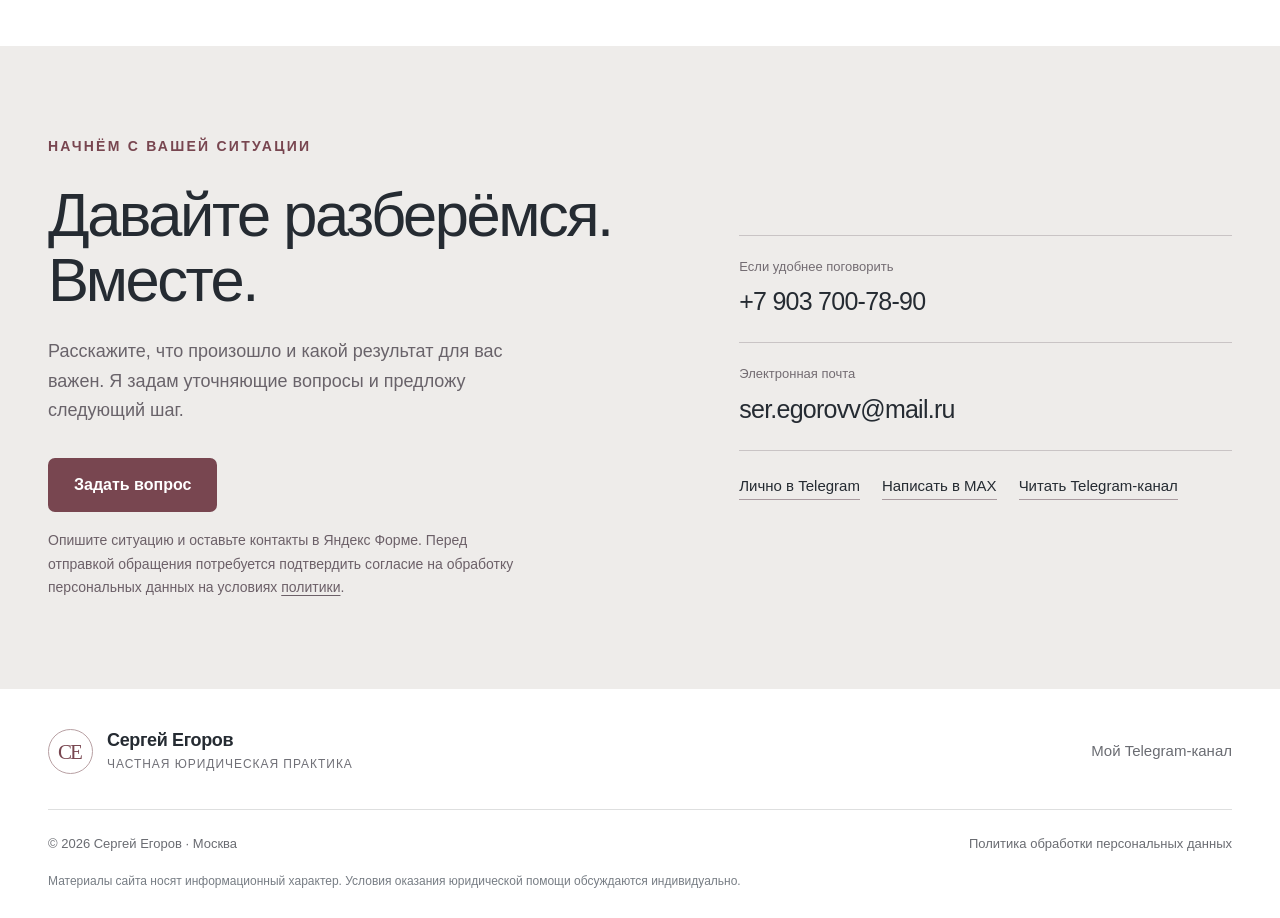
==== commit e0929869: "добавить подтверждение Google" ====
--- a/index.html
+++ b/index.html
@@ -29,6 +29,7 @@
 <!-- /Yandex.Metrika counter -->
 <meta name="yandex-verification" content="fe4b0b8e9d11ae65" />
 <meta name="yandex-verification" content="b3904f1d79abc254" />
+<meta name="google-site-verification" content="fvJIK77z_EWK9GruSDQ1niPc4F7WmuDkDnrV6Xg9iFs" />
 </head>
 <body>
 <noscript><div><img src="https://mc.yandex.ru/watch/114683680" style="position:absolute; left:-9999px;" alt="" /></div></noscript>
